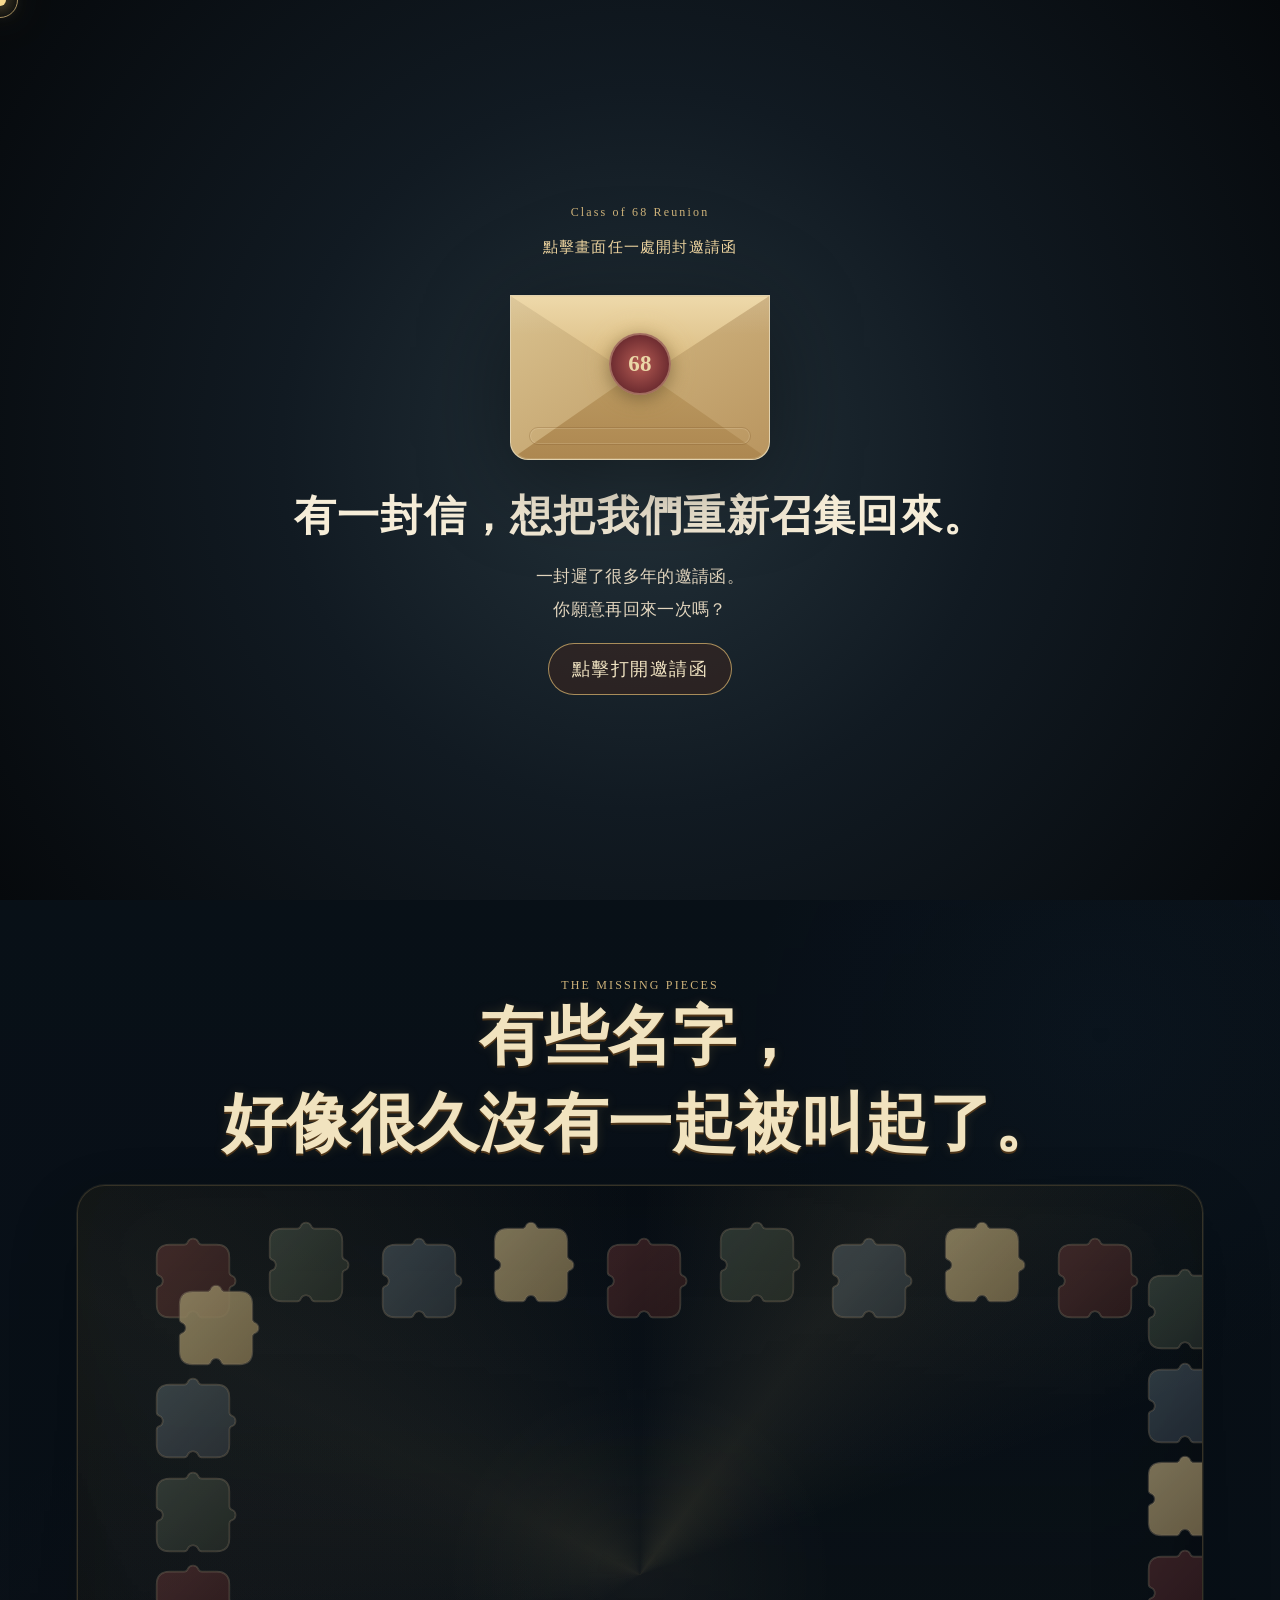
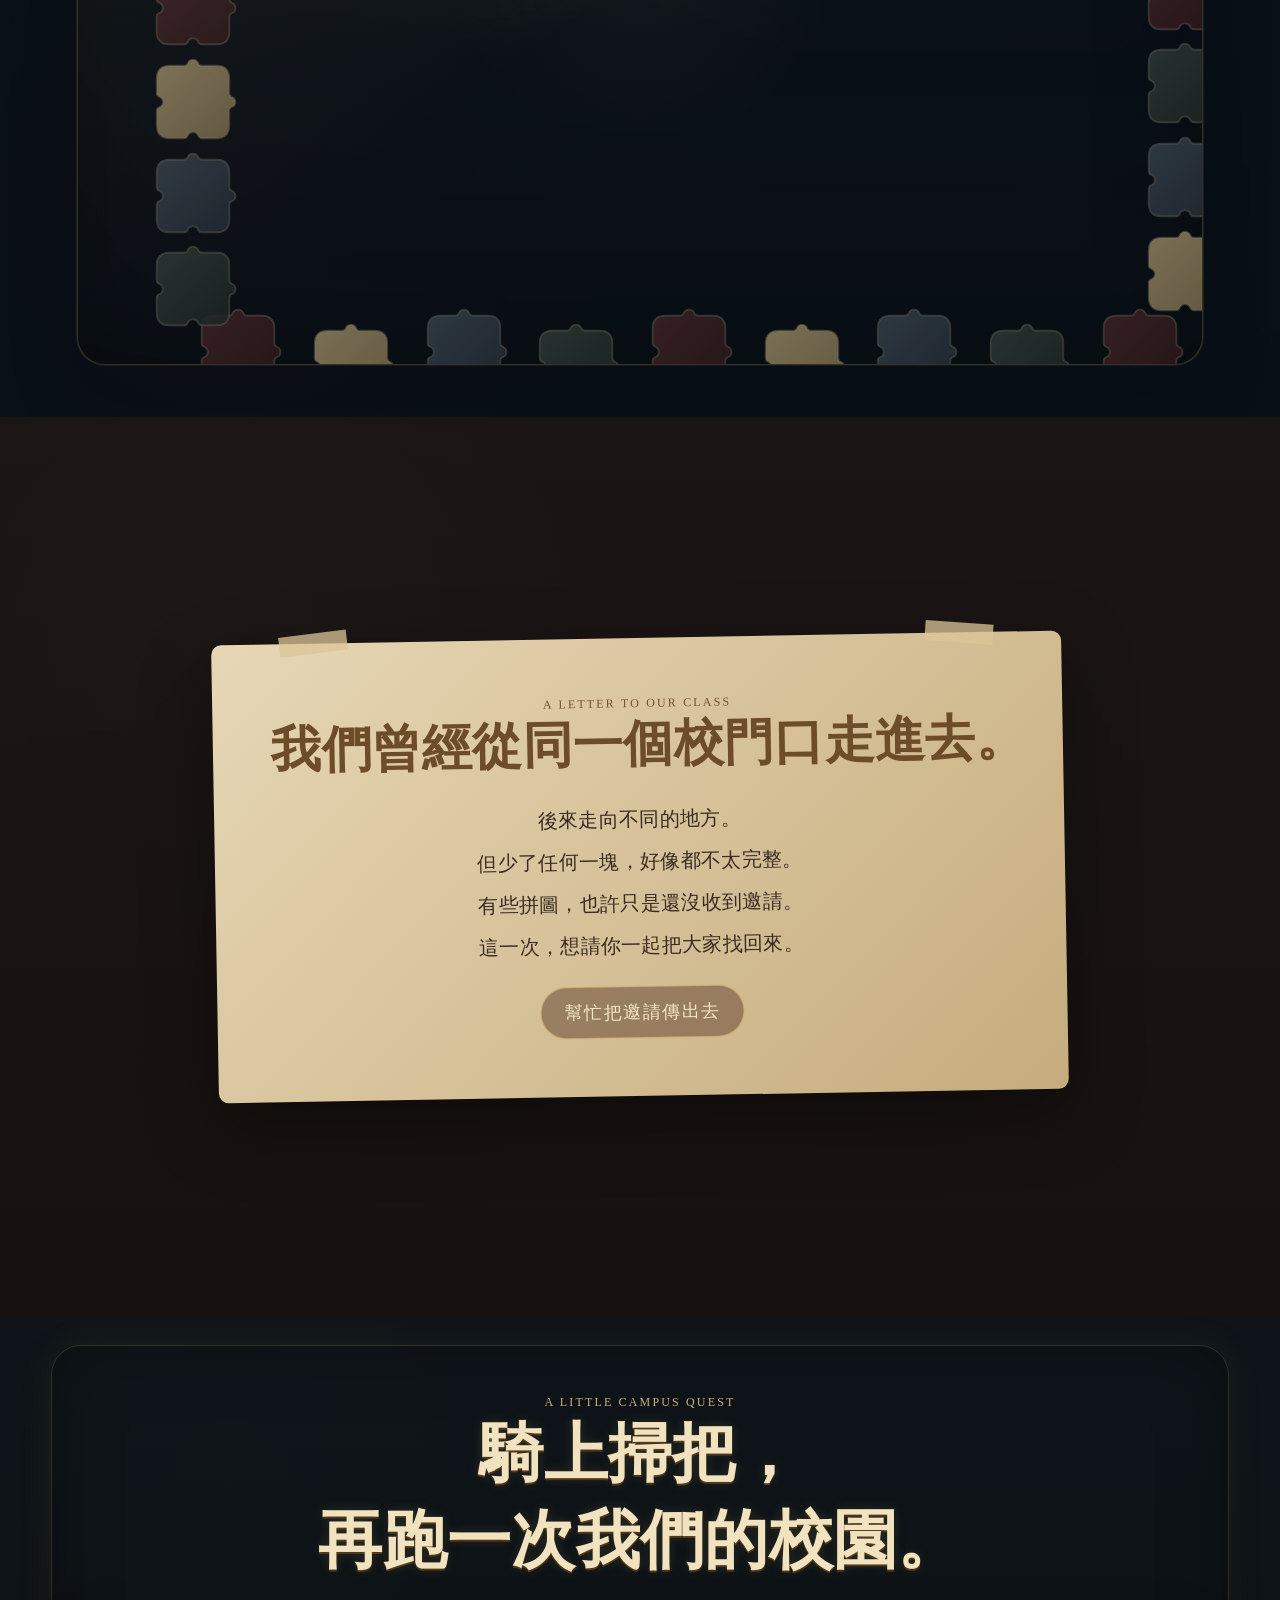
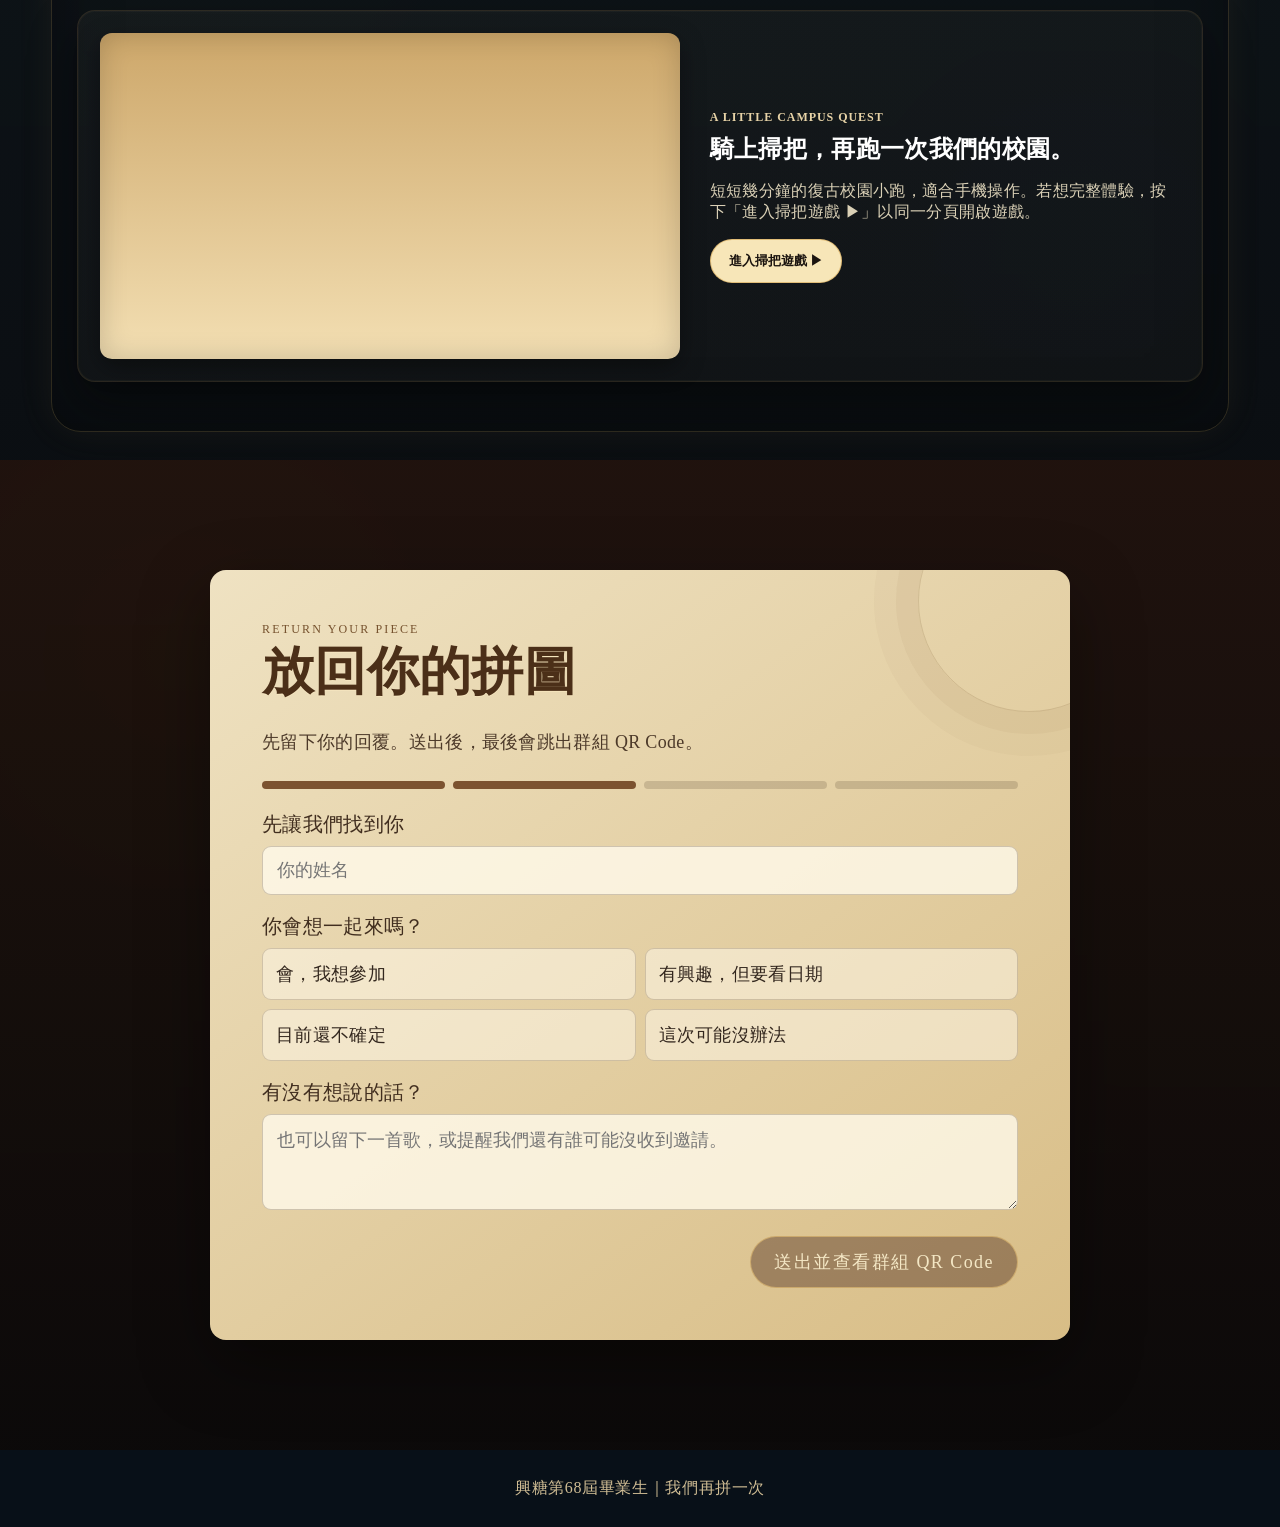
==== index.html @ 8b580967 "Inline game: load game CSS and wait for script load/error; show fallback on error" ====
<!DOCTYPE html>
<html lang="zh-Hant">
<head>
<meta charset="UTF-8" />
<meta name="viewport" content="width=device-width, initial-scale=1.0" />
<title>興糖第68屆畢業生｜我們再拼一次・手機觸控修正版</title>
<style>
:root{
  --bg:#081018;
  --paper:#efe2c2;
  --paper2:#d7bc86;
  --ink:#4b331e;
  --ink-deep:#2d1e12;
  --gold:#d8af5d;
  --gold2:#f6d892;
  --gold3:#9a7036;
  --red1:#8a2230; --red2:#5c1621;
  --green1:#285549; --green2:#17362e;
  --blue1:#2c5d82; --blue2:#1a3d60;
  --amber1:#deb130; --amber2:#b88413;
  --shadow:0 24px 70px rgba(0,0,0,.38);
  --hand-font:"Noto Serif TC","Times New Roman",serif;
  --script-font:"Segoe Script","Brush Script MT","Snell Roundhand","Lucida Handwriting",cursive;
}
*{box-sizing:border-box}
html{scroll-behavior:smooth}
body{
  margin:0;
  min-width:0;
  color:#f6edd8;
  font-family:var(--hand-font);
  background:#081018;
  overflow-x:hidden;
  letter-spacing:.02em;
}

/* Unified Chinese typography */
body,
h1,h2,h3,h4,h5,p,small,label,input,textarea,button,
nav .brand,
.hero-copy,
.section-title,
.story-card,
.activity,
.form-shell,
.qr-card,
footer {
  font-family: var(--hand-font);
}

body::before{
  content:"";
  position:fixed; inset:0; pointer-events:none; z-index:1;
  background:
    radial-gradient(circle at 14% 12%, rgba(246,213,140,.05), transparent 26%),
    radial-gradient(circle at 86% 35%, rgba(91,122,142,.06), transparent 28%),
    radial-gradient(rgba(255,255,255,.04) 1px, transparent 1px);
  background-size:auto,auto,4px 4px;
}
body::after{
  content:"";
  position:fixed; inset:0; pointer-events:none; z-index:2;
  background:linear-gradient(90deg, rgba(0,0,0,.12), transparent 18%, transparent 82%, rgba(0,0,0,.12));
}
.scroll-progress{
  position:fixed; left:0; top:0; height:4px; width:0; z-index:7000;
  background:linear-gradient(90deg,#8e6433,#eac36f,#fff1bf);
  box-shadow:0 0 12px rgba(239,195,113,.65);
}

.cursor{
  position:fixed; width:12px; height:12px; border-radius:50%;
  z-index:5000; pointer-events:none; transform:translate(-50%,-50%);
  background:#f7d88f; box-shadow:0 0 18px #f6cf79, 0 0 44px rgba(248,207,120,.7);
}
.cursor-ring{
  position:fixed; width:36px; height:36px; border-radius:50%;
  z-index:4999; pointer-events:none; transform:translate(-50%,-50%);
  border:1px solid rgba(245,211,144,.65);
}
.trail{
  position:fixed; width:6px; height:6px; border-radius:50%;
  z-index:4998; pointer-events:none;
  background:#f2c469; box-shadow:0 0 14px rgba(255,211,125,.9);
  animation:trailFade .85s ease-out forwards;
}
@keyframes trailFade{to{opacity:0; transform:scale(.05) translateY(10px)}}

.magic-bg{
  position:fixed; inset:0; pointer-events:none; z-index:0; overflow:hidden;
}
.gear{
  --size:320px; --rot:0deg;
  position:absolute; width:var(--size); height:var(--size);
  transform:rotate(var(--rot));
  opacity:.25; filter:drop-shadow(0 0 10px rgba(219,178,97,.1));
}
.gear .ring-outer,.gear .ring-mid,.gear .ring-inner,.gear .hub,.gear .spoke,.gear .tooth{position:absolute}
.gear .ring-outer{
  inset:0; border-radius:50%;
  border:10px solid rgba(220,184,107,.95);
  box-shadow:inset 0 0 0 1px rgba(255,236,194,.35), inset 0 0 0 10px rgba(102,69,31,.12), 0 0 0 1px rgba(141,99,50,.8);
}
.gear .ring-mid{inset:12%; border-radius:50%; border:8px solid rgba(220,184,107,.92); box-shadow:inset 0 0 0 5px rgba(102,69,31,.14)}
.gear .ring-inner{inset:30%; border-radius:50%; border:6px solid rgba(220,184,107,.9); box-shadow:inset 0 0 0 5px rgba(102,69,31,.14)}
.gear .hub{
  left:50%; top:50%; width:16%; height:16%; transform:translate(-50%,-50%);
  border-radius:50%; background:radial-gradient(circle, #f6dda4 0, #d5a95a 55%, #916734 100%);
  box-shadow:0 0 0 6px rgba(134,90,43,.42), 0 0 18px rgba(255,215,133,.18);
}
.gear .spoke{
  left:50%; top:50%; width:12%; height:72%; transform-origin:center center;
  transform:translate(-50%,-50%) rotate(var(--a));
  background:linear-gradient(180deg, rgba(255,237,194,.16), rgba(202,159,83,.9), rgba(123,86,42,.9));
  clip-path:polygon(38% 0,62% 0,86% 20%,86% 80%,62% 100%,38% 100%,14% 80%,14% 20%);
}
.gear .tooth{
  left:50%; top:50%; width:10%; height:108%; transform-origin:center center;
  transform:translate(-50%,-50%) rotate(var(--a));
}
.gear .tooth::before{
  content:""; position:absolute; left:50%; top:-2%; width:100%; height:15%; transform:translateX(-50%);
  background:linear-gradient(180deg, rgba(249,229,181,.18), rgba(199,153,79,.96), rgba(118,80,39,.96));
  clip-path:polygon(18% 0,82% 0,100% 24%,100% 76%,82% 100%,18% 100%,0 76%,0 24%);
}
.gear.tlA{--size:280px; left:-85px; top:-60px; opacity:.30}
.gear.tlB{--size:150px; left:120px; top:22px; opacity:.22}
.gear.trA{--size:130px; right:28px; top:28px; opacity:.24}
.gear.midR{--size:210px; right:-70px; top:270px; opacity:.22}
.gear.brA{--size:150px; right:88px; bottom:28px; opacity:.18}

/* CSS-only mobile-safe envelope fallback */
.intro-toggle{
  position:fixed; width:1px; height:1px; opacity:0; pointer-events:none;
}
.intro-tap-layer{
  position:absolute; inset:0; z-index:30; display:block; cursor:pointer;
  -webkit-tap-highlight-color:transparent; touch-action:manipulation;
}
.intro-toggle:checked + .intro{
  opacity:0; visibility:hidden; pointer-events:none;
  transition:opacity .55s ease .95s, visibility 0s linear 1.5s;
}
.intro-toggle:checked + .intro .envelope-wrap .flap{
  transform:rotateX(180deg); filter:brightness(1.08);
}
.intro-toggle:checked + .intro .envelope-wrap .letter{
  transform:translateX(-50%) translateY(-46px); opacity:1;
}
.intro-toggle:checked + .intro .envelope-wrap .seal{
  opacity:0; transform:translate(-50%,-50%) scale(.6);
}
.intro{
  position:fixed; inset:0; z-index:3000; display:grid; place-items:center;
  background:radial-gradient(circle, #24323a 0, #111a22 46%, #06090c 100%);
  transition:opacity .9s, visibility .9s;
  overflow:hidden;
}
.intro.hidden{opacity:0; visibility:hidden; pointer-events:none}
.intro-inner{text-align:center; padding:28px; position:relative; z-index:2}
.eyebrow{letter-spacing:.18em; font-size:12px; color:#cfb37a; font-family:var(--script-font)}
.intro-burst{position:absolute; inset:0; pointer-events:none; z-index:4000; overflow:visible}
.intro-note{
  position:absolute; width:64px; height:44px; border-radius:6px; opacity:0;
  background:linear-gradient(180deg,rgba(255,255,255,.35),transparent 18%), linear-gradient(180deg,#f8edd2,#e6ca8e);
  border:1px solid rgba(128,92,45,.22); box-shadow:0 8px 20px rgba(0,0,0,.16);
}
.intro-note::before{content:""; position:absolute; left:9px; right:9px; top:11px; height:1px; background:rgba(136,94,43,.35); box-shadow:0 8px 0 rgba(136,94,43,.25),0 16px 0 rgba(136,94,43,.18)}
.intro-note.fly{animation:letterFly 1.8s ease-out forwards}
@keyframes letterFly{
  0%{opacity:0; transform:translateY(0) rotate(0deg) scale(.7)}
  15%{opacity:.9}
  100%{opacity:0; transform:translate(var(--spreadX, var(--tx, 0px)), var(--spreadY, var(--ty, 0px))) rotate(var(--rot,0deg)) scale(1.1)}
}
/* flying photos (used when opening the envelope) */
.intro-photo{position:absolute;object-fit:cover;opacity:0;z-index:5;background:transparent;border-radius:0;box-shadow:none}
.intro-photo.fly{animation:photoFly 1.8s ease-out forwards}
@keyframes photoFly{
  0%{opacity:0; transform:translate(0px,0px) rotate(0deg) scale(.9)}
  8%{opacity:1}
  35%{transform:translate(var(--spreadX,0px), var(--spreadY,0px)) rotate(calc(var(--rot,0deg) * 1)) scale(1.02)}
  68%{transform:translate(var(--convergeX,0px), var(--convergeY,0px)) rotate(calc(var(--rot,0deg) + 18deg)) scale(1.08)}
  92%{transform:translate(var(--exitX,0px), var(--exitY,0px)) rotate(calc(var(--rot,0deg) + 36deg)) scale(.94); opacity:.6}
  100%{transform:translate(var(--exitX,0px), calc(var(--exitY,0px) + 220px)); opacity:0}
}
.envelope-wrap{
  width:280px; height:240px; margin:18px auto 10px; position:relative; cursor:pointer;
  filter:drop-shadow(0 22px 45px rgba(0,0,0,.42));
  animation:floatEnv 3.6s ease-in-out infinite;
  touch-action:manipulation;
  -webkit-tap-highlight-color:transparent;
  user-select:none;
  -webkit-user-select:none;
  z-index:6;
}
@keyframes floatEnv{50%{transform:translateY(-10px)}}
.letter{
  position:absolute; left:50%; top:52px; transform:translateX(-50%) translateY(34px);
  width:200px; height:120px; border-radius:8px;
  background:
    linear-gradient(180deg,rgba(255,255,255,.34),transparent 18%),
    linear-gradient(180deg,#f8edd2,#ead3a3);
  border:1px solid rgba(121,88,39,.22);
  box-shadow:0 8px 24px rgba(0,0,0,.14);
  opacity:0; z-index:1; transition:transform .9s cubic-bezier(.2,.8,.2,1), opacity .6s ease;
}
.letter::before{
  content:""; position:absolute; left:18px; right:18px; top:20px; height:2px;
  background:linear-gradient(90deg,transparent,#b98a47,transparent);
  box-shadow:0 18px 0 rgba(170,122,58,.38), 0 36px 0 rgba(170,122,58,.26);
}
.letter::after{
  content:"興糖第68屆畢業生邀請函";
  position:absolute; left:0; right:0; top:50%; transform:translateY(-50%);
  text-align:center; color:#7c5930; font-size:22px; letter-spacing:.08em;
}
.envelope{
  position:absolute; left:50%; bottom:18px; transform:translateX(-50%);
  width:260px; height:165px;
  background:#d3bb87;
  border:1px solid rgba(255,255,255,.32);
  border-radius:0 0 18px 18px;
  overflow:visible; z-index:3;
}
.envelope::before{
  content:"";
  position:absolute; inset:0; border-radius:0 0 18px 18px;
  background:linear-gradient(180deg,rgba(255,255,255,.12),transparent 24%), linear-gradient(145deg,#d9c18e,#b9955f);
}
.envelope::after{
  content:"";
  position:absolute; left:0; right:0; bottom:0; height:100%;
  clip-path:polygon(0 100%,50% 45%,100% 100%);
  background:linear-gradient(180deg,#c8ab72,#ad8750);
  box-shadow:inset 0 0 0 1px rgba(255,245,218,.16);
  border-radius:0 0 18px 18px;
}
.flap{
  position:absolute; left:0; right:0; top:0; height:84px; transform-origin:50% 0;
  clip-path:polygon(0 0,50% 100%,100% 0);
  background:linear-gradient(180deg,#eed9aa,#d5b57a);
  box-shadow:0 2px 0 rgba(255,245,220,.18); z-index:5;
  transition:transform .95s cubic-bezier(.2,.8,.2,1), filter .95s ease;
}
.trim{
  position:absolute; left:18px; right:18px; bottom:14px; height:18px;
  border-radius:999px; border:1px solid rgba(125,87,39,.26);
  box-shadow:inset 0 0 0 1px rgba(255,243,211,.16); z-index:4;
}
.seal{
  position:absolute; width:62px; height:62px; border-radius:50%;
  left:50%; top:126px; transform:translate(-50%,-50%);
  background:radial-gradient(circle,#b55b53,#6f2d31 70%);
  border:2px solid rgba(255,230,180,.35);
  display:grid; place-items:center; z-index:6;
  color:#ead7a7; font-weight:bold; font-size:23px;
  box-shadow:0 4px 18px rgba(0,0,0,.35), 0 0 28px rgba(236,190,104,.45);
  animation:sealPulse 1.8s ease-in-out infinite; transition:opacity .35s ease, transform .55s ease;
}
.click-tip{
  margin-top:6px; color:#f0d6a0; font-size:15px; letter-spacing:.08em;
  animation:tipBlink 1.6s ease-in-out infinite; user-select:none;
}
@keyframes tipBlink{50%{opacity:.48; transform:translateY(4px)}}
.envelope-wrap.opened .flap{transform:rotateX(180deg); filter:brightness(1.08)}
.envelope-wrap.opened .letter{transform:translateX(-50%) translateY(-46px); opacity:1}
.envelope-wrap.opened .seal{opacity:0; transform:translate(-50%,-50%) scale(.6)}
@keyframes sealPulse{50%{box-shadow:0 4px 18px rgba(0,0,0,.35), 0 0 40px rgba(236,190,104,.82)}}
.intro h1{font-weight:600; letter-spacing:.03em; font-size:clamp(28px,3.4vw,42px); margin:6px 0 12px}
.intro p{color:#e2d5be; font-size:17px; line-height:1.9}

.open-btn,.cta,.qr-btn{
  border:1px solid rgba(223,186,114,.7); color:#f4e7c5; background:rgba(72,39,28,.42);
  padding:13px 23px; border-radius:999px; cursor:pointer; letter-spacing:.08em;
  transition:.3s; font-family:var(--hand-font); font-size:18px; position:relative; overflow:hidden;
}
.open-btn::after,.cta::after,.qr-btn::after{
  content:""; position:absolute; inset:-100%;
  background:linear-gradient(110deg, transparent 35%, rgba(255,238,185,.55), transparent 65%);
  transform:translateX(-65%); transition:.65s;
}
.open-btn:hover::after,.cta:hover::after,.qr-btn:hover::after{transform:translateX(65%)}
.open-btn:hover,.cta:hover,.qr-btn:hover{transform:translateY(-4px); box-shadow:0 0 26px rgba(214,173,96,.35)}
.open-btn{touch-action:manipulation; -webkit-tap-highlight-color:transparent; position:relative; z-index:8}

nav{
  position:fixed; z-index:80; top:0; left:0; right:0;
  display:flex; justify-content:space-between; align-items:center;
  padding:18px clamp(17px,5vw,74px);
  background:linear-gradient(180deg,rgba(7,11,14,.82),transparent);
  backdrop-filter:blur(3px);
}
nav .brand{letter-spacing:.04em; font-size:17px; color:#f1dfb5; font-family:var(--hand-font); white-space:nowrap}
nav a{
  color:#f1dfb5; text-decoration:none; font-size:16px;
  border:1px solid rgba(219,177,102,.45); padding:9px 16px; border-radius:99px; transition:.3s;
}
nav a:hover{background:rgba(214,173,96,.13); box-shadow:0 0 18px rgba(214,173,96,.25)}

section{position:relative; min-height:100vh; padding:110px clamp(18px,6vw,92px); z-index:4}
.hero{
  display:flex; flex-direction:column; justify-content:center; overflow:hidden;
  background:linear-gradient(180deg,rgba(7,16,24,.14),rgba(7,16,24,.02)),
             radial-gradient(circle at 82% 22%,rgba(215,174,92,.06),transparent 18%);
}
.hero-copy{max-width:min(980px,60vw); position:relative; z-index:4}
.hero h1{
  font-size:clamp(52px,8vw,112px); line-height:1.02; font-weight:600; letter-spacing:.01em;
  margin:10px 0 18px; text-shadow:0 8px 35px rgba(0,0,0,.42);
}
.hero-line{
  display:block;
  width:max-content;
  max-width:100%;
  white-space:nowrap;
}
.hero-line-light{
  color:#fff3cb;
}
.hero-line-gold{
  background:linear-gradient(180deg,#fff3cb,#f1cb7a 42%,#b97d31 92%);
  -webkit-background-clip:text; background-clip:text; color:transparent;
}
.hero p{font-size:clamp(18px,1.35vw,21px); line-height:1.95; color:#e8dcc3; max-width:900px}
.scroll-note{margin-top:24px; color:#d7bb83; font-size:16px; letter-spacing:.08em; animation:scrollHint 1.6s ease-in-out infinite}
@keyframes scrollHint{50%{transform:translateY(8px)}}
.moon{
  position:absolute; width:min(42vw,560px); aspect-ratio:1; border-radius:50%; right:-8vw; top:8vh;
  filter:blur(.5px); background:radial-gradient(circle at 35% 35%,#f4e2b8 0,#cfb67e 43%,rgba(207,182,126,.08) 72%,transparent 73%); opacity:.72;
}
.hero-rune{
  position:absolute; right:9vw; top:19vh; width:min(31vw,360px); aspect-ratio:1;
  border:1px solid rgba(235,202,137,.18); border-radius:50%; animation:runeSpin 28s linear infinite;
}
.hero-rune::before,.hero-rune::after{content:""; position:absolute; inset:9%; border:1px dashed rgba(235,202,137,.16); border-radius:50%}
.hero-rune::after{inset:24%; border-style:solid}
@keyframes runeSpin{to{transform:rotate(360deg)}}
@media (min-width:1400px){
  .hero{padding-top:112px; padding-bottom:88px}
  .hero-copy{max-width:min(1080px,62vw)}
  .hero h1{font-size:88px}
  .hero p{max-width:960px}
}

.section-title{max-width:860px; margin:0 auto 18px; text-align:center}
.section-title h2{
  font-size:clamp(38px,5vw,68px); font-weight:700; margin:0 0 14px;
  color:#f1e3bf;
  text-shadow:0 2px 0 rgba(95,62,26,.8), 0 0 12px rgba(219,178,97,.16);
}
.section-title p{line-height:2; color:#ded3bd; margin:0; font-size:18px}
.reveal{opacity:1; transform:none; transition:opacity .85s ease, transform .85s ease}
.reveal.in{opacity:1; transform:none}

.puzzle-section{
  padding-top:78px;
  padding-bottom:52px;
  min-height:auto;
  background:linear-gradient(180deg,rgba(11,17,22,.18),rgba(11,17,22,.26)),
             radial-gradient(circle at 18% 80%,rgba(127,31,42,.06),transparent 28%),
             radial-gradient(circle at 86% 12%,rgba(35,78,112,.08),transparent 24%);
}
.puzzle-stage{
  width:min(1180px,100%); min-height:780px; margin:18px auto 0; position:relative; border-radius:28px; overflow:hidden;
  background:linear-gradient(180deg,rgba(11,17,22,.24),rgba(11,17,22,.70)),
             radial-gradient(circle at 50% 50%,rgba(255,219,147,.08),transparent 28%);
  border:1px solid rgba(214,173,96,.22);
  box-shadow:inset 0 0 100px rgba(0,0,0,.35), 0 30px 70px rgba(0,0,0,.18), 0 0 0 1px rgba(245,213,141,.08);
}
.puzzle-stage::after{content:""; position:absolute; inset:0; pointer-events:none; background:conic-gradient(from 0deg, transparent, rgba(255,220,136,.07), transparent 20%, transparent 65%, rgba(255,220,136,.06), transparent); animation:runeSpin 16s linear infinite;}

.piece{
  --piece-size:88px;
  position:absolute; width:var(--piece-size); height:var(--piece-size);
  transition:left .7s cubic-bezier(.2,.78,.2,1), top .7s cubic-bezier(.2,.78,.2,1),
             transform .7s cubic-bezier(.2,.78,.2,1), filter .45s ease;
  cursor:pointer; user-select:none;
}
.piece svg{width:100%; height:100%; overflow:visible; display:block}
.piece .piece-shape{stroke:rgba(255,221,150,.82); stroke-width:2.2}
.piece .piece-line{fill:none; stroke:rgba(88,56,22,.65); stroke-width:1.1}
.piece .piece-text{font-size:clamp(7px,calc(var(--piece-size) * .115),10.5px); font-weight:700; letter-spacing:.01em; text-anchor:middle; dominant-baseline:middle; font-family:var(--hand-font); opacity:0; transition:opacity .35s ease}
.piece.house-red .piece-shape{fill:url(#fillRed)}
.piece.house-green .piece-shape{fill:url(#fillGreen)}
.piece.house-blue .piece-shape{fill:url(#fillBlue)}
.piece.house-gold .piece-shape{fill:url(#fillGold)}
.piece.house-red .piece-text{fill:#f6ead3}
.piece.house-green .piece-text{fill:#eef4f1}
.piece.house-blue .piece-text{fill:#eef5fb}
.piece.house-gold .piece-text{fill:#2b1d0b}
.piece:not(.assembled){filter:saturate(.34) brightness(.72); opacity:.88}
.piece:not(.assembled) .piece-shape{stroke:rgba(255,221,150,.34)}
.piece .status{
  position:absolute; top:-18px; left:50%; transform:translateX(-50%);
  white-space:nowrap; font-size:12px; letter-spacing:.08em; color:#f2d78e; opacity:0; transition:.25s; font-family:var(--hand-font);
}
.piece:hover .status{opacity:1}
.piece.assembled{
  filter:saturate(1.18) brightness(1.12) drop-shadow(0 0 16px rgba(255,224,149,.94)) drop-shadow(0 14px 18px rgba(0,0,0,.34));
}
.piece.assembled .piece-shape{stroke:rgba(255,237,186,1); stroke-width:2.6}
.piece.assembled .piece-text{opacity:1}
.piece.assembled::after{
  content:""; position:absolute; inset:6px; border-radius:18px;
  box-shadow:0 0 18px rgba(247,209,122,.45); pointer-events:none;
}
.piece:hover{transform:scale(1.06) rotate(1deg) !important; z-index:40}
.piece.active{filter:drop-shadow(0 0 16px rgba(255,224,149,.98)) drop-shadow(0 14px 18px rgba(0,0,0,.36)); z-index:50}

.story{
  display:grid; place-items:center; text-align:center;
  background:linear-gradient(180deg,rgba(36,25,20,.68),rgba(25,18,14,.88)),
             radial-gradient(circle at 18% 24%,rgba(215,174,92,.05),transparent 28%);
  overflow:hidden;
}
.story-footprints{
  position:absolute; inset:0; pointer-events:none; z-index:1;
}
.map-footprint{
  --jitter:0deg;
  position:absolute; width:42px; height:88px; opacity:.16;
  transform-origin:center center;
  animation:footFade 2.8s ease-out forwards;
}
.map-footprint::before,
.map-footprint::after{
  content:"";
  position:absolute; left:50%; transform:translateX(-50%);
  background:rgba(188,155,98,.58);
  box-shadow:0 0 10px rgba(188,155,98,.08);
}
.map-footprint::before{
  top:0; width:30px; height:56px;
  clip-path:polygon(54% 0, 76% 6%, 92% 18%, 100% 36%, 100% 58%, 92% 84%, 74% 100%, 14% 92%, 4% 68%, 0 40%, 6% 20%, 20% 8%, 36% 2%);
  border-radius:42% 42% 48% 48% / 32% 32% 58% 58%;
}
.map-footprint::after{
  bottom:0; width:22px; height:28px;
  clip-path:polygon(16% 8%, 84% 0, 100% 28%, 96% 74%, 78% 100%, 24% 100%, 6% 76%, 0 30%);
  border-radius:42% 42% 56% 56% / 24% 24% 72% 72%;
}
.map-footprint.left{ transform:translate(-50%,-50%) rotate(calc(-20deg + var(--jitter))); }
.map-footprint.right{ transform:translate(-50%,-50%) rotate(calc(16deg + var(--jitter))) scaleX(-1); }
@keyframes footFade{
  0%{opacity:.20; filter:blur(.15px)}
  55%{opacity:.13}
  100%{opacity:0; transform:translate(-50%,-50%) scale(.94); filter:blur(1px)}
}
.story-card{
  width:min(850px,100%); padding:clamp(28px,5vw,58px);
  background:linear-gradient(135deg,rgba(237,221,186,.97),rgba(211,184,134,.93));
  color:#392c22; border-radius:10px; box-shadow:var(--shadow); position:relative; z-index:3; transform:rotate(-1deg);
}
.story-card::before,.story-card::after{content:""; position:absolute; width:68px; height:20px; background:rgba(220,198,153,.75); top:-10px}
.story-card::before{left:8%; transform:rotate(-6deg)} .story-card::after{right:8%; transform:rotate(5deg)}
.story-card h2{font-size:clamp(30px,4vw,50px); font-weight:700; color:#6d4c29; margin:0 0 12px; white-space:nowrap}
.story-card p{font-size:20px; line-height:2.1}

 .desk{
  background:linear-gradient(180deg,#192228,#0f161a 56%,#0b1215),
             radial-gradient(circle at 80% 18%,rgba(35,78,112,.12),transparent 20%),
             radial-gradient(circle at 14% 82%,rgba(127,31,42,.08),transparent 24%);
  overflow:hidden;
}
.desk::before,.desk::after{
  content:""; position:absolute; pointer-events:none; z-index:0;
  background:radial-gradient(circle at 30% 30%, rgba(255,239,190,.82), rgba(224,177,73,.72) 34%, rgba(143,91,27,.36) 68%, rgba(143,91,27,0) 72%);
  filter:blur(2px) drop-shadow(0 0 22px rgba(224,177,73,.26));
  border-radius:47% 53% 55% 45% / 44% 54% 46% 56%;
  animation:goldInk 9s ease-in-out infinite alternate;
}
.desk::before{width:340px; height:240px; left:-70px; top:120px; opacity:.42}
.desk::after{width:430px; height:280px; right:-90px; top:50px; opacity:.35; animation-delay:-3s}
.desk .section-title, .desk .bottle-grid{position:relative; z-index:2}
.desk-doodles{position:absolute; inset:0; pointer-events:none; z-index:1; overflow:hidden}
.doodle{position:absolute; opacity:.72; filter:drop-shadow(0 4px 10px rgba(0,0,0,.12));}
.doodle svg{display:block; width:100%; height:100%}
.doodle.planeA{width:92px; height:72px; left:5%; top:160px; animation:planeDriftA 12s ease-in-out infinite}
.doodle.planeB{width:84px; height:68px; right:7%; top:300px; animation:planeDriftB 13s ease-in-out infinite}
.doodle.starA{width:44px; height:44px; left:14%; top:430px; animation:starTwinkle 4.4s ease-in-out infinite, starDriftA 9s ease-in-out infinite}
.doodle.starB{width:38px; height:38px; right:16%; top:170px; animation:starTwinkle 5.1s ease-in-out infinite -1.3s, starDriftB 10s ease-in-out infinite -1s}
.doodle.starC{width:28px; height:28px; right:26%; top:520px; animation:starTwinkle 4.8s ease-in-out infinite -2s, starDriftA 8s ease-in-out infinite -2.4s}
.doodle.sparkA{width:56px; height:56px; left:22%; top:220px; animation:doodleFloat2 7.5s ease-in-out infinite, starTwinkle 3.8s ease-in-out infinite}
.doodle.sparkB{width:52px; height:52px; right:24%; top:420px; animation:doodleFloat1 8.4s ease-in-out infinite -2.2s, starTwinkle 4.6s ease-in-out infinite -1.7s}
@keyframes doodleFloat1{0%,100%{transform:translateY(0) rotate(-4deg)}50%{transform:translateY(-12px) rotate(3deg)}}
@keyframes doodleFloat2{0%,100%{transform:translateY(0) rotate(5deg)}50%{transform:translateY(10px) rotate(-2deg)}}
@keyframes starTwinkle{0%,100%{transform:scale(.92) rotate(0deg); opacity:.48}50%{transform:scale(1.08) rotate(6deg); opacity:.9}}
@keyframes planeDriftA{0%{transform:translate(0,0) rotate(-8deg)}25%{transform:translate(18px,-10px) rotate(-3deg)}50%{transform:translate(46px,8px) rotate(3deg)}75%{transform:translate(20px,16px) rotate(-2deg)}100%{transform:translate(0,0) rotate(-8deg)}}
@keyframes planeDriftB{0%{transform:translate(0,0) rotate(10deg)}25%{transform:translate(-14px,12px) rotate(4deg)}50%{transform:translate(-38px,-6px) rotate(-2deg)}75%{transform:translate(-18px,-14px) rotate(5deg)}100%{transform:translate(0,0) rotate(10deg)}}
@keyframes starDriftA{0%,100%{translate:0 0}50%{translate:8px -10px}}
@keyframes starDriftB{0%,100%{translate:0 0}50%{translate:-10px 8px}}

@keyframes goldInk{
  0%{transform:translateY(0) rotate(0deg) scale(.96)}
  50%{transform:translateY(-12px) rotate(7deg) scale(1.04)}
  100%{transform:translateY(8px) rotate(-5deg) scale(.98)}
}
.bottle-grid{
  display:flex; flex-wrap:nowrap; justify-content:space-between; align-items:flex-end; gap:10px;
  max-width:1120px; margin:34px auto 0; padding:8px 0 18px; overflow:visible;
}
.bottle-grid::-webkit-scrollbar{height:8px}
.bottle-grid::-webkit-scrollbar-thumb{background:rgba(217,188,127,.35); border-radius:999px}
.bottle-grid::-webkit-scrollbar-track{background:transparent}
.memory-bottle{
  position:relative; min-height:300px; min-width:126px; flex:0 0 126px; display:flex; align-items:flex-end; justify-content:center;
  cursor:pointer; animation:bottleFloatA 5.8s ease-in-out infinite;
}
.memory-bottle:nth-child(2), .memory-bottle:nth-child(5){animation-name:bottleFloatB; animation-delay:-1.2s}
.memory-bottle:nth-child(3), .memory-bottle:nth-child(6){animation-name:bottleFloatC; animation-delay:-2.4s}
@keyframes bottleFloatA{0%,100%{transform:translateY(0)}50%{transform:translateY(-8px)}}
@keyframes bottleFloatB{0%,100%{transform:translateY(0)}50%{transform:translateY(7px)}}
@keyframes bottleFloatC{0%,100%{transform:translateY(0)}50%{transform:translateY(-6px)}}
.bottle-scene{position:relative; width:100%; display:flex; justify-content:center; align-items:flex-end; min-height:330px}
.memory-bottle.size-s .bottle-scene{min-height:250px}
.memory-bottle.size-m .bottle-scene{min-height:280px}
.memory-bottle.size-l .bottle-scene{min-height:312px}
.bottle{
  position:relative; width:138px; height:208px;
  filter:drop-shadow(0 20px 36px rgba(0,0,0,.28));
}
.bottle::before{
  content:""; position:absolute; left:50%; bottom:-8px; width:76%; height:18px; transform:translateX(-50%);
  background:radial-gradient(ellipse, rgba(0,0,0,.28), rgba(0,0,0,0) 72%); filter:blur(3px); z-index:0;
}
.bottle::after{
  content:""; position:absolute; left:50%; top:42px; width:76%; height:10px; transform:translateX(-50%);
  border-radius:999px; background:linear-gradient(180deg, rgba(255,255,255,.18), rgba(255,255,255,0)); opacity:.55; z-index:4;
}
.memory-bottle.size-s .bottle{width:118px; height:180px}
.memory-bottle.size-m .bottle{width:130px; height:196px}
.memory-bottle.size-l .bottle{width:144px; height:214px}
.bottle .neck{
  position:absolute; left:50%; top:10px; width:30%; height:58px; transform:translateX(-50%);
  background:linear-gradient(180deg,rgba(229,243,247,.38),rgba(113,155,176,.1));
  border:2px solid rgba(225,245,250,.46); border-bottom:none;
  border-radius:18px 18px 10px 10px / 18px 18px 10px 10px;
  box-shadow:inset 10px 0 16px rgba(255,255,255,.10), inset -8px 0 12px rgba(255,255,255,.04), inset 0 -8px 8px rgba(255,255,255,.06);
  z-index:3;
}
.bottle .cork{
  position:absolute; left:50%; top:0; width:36%; height:22px; transform:translateX(-50%);
  background:linear-gradient(180deg,#c49a60,#8a6438);
  border-radius:8px 8px 4px 4px; border:1px solid rgba(72,46,17,.38);
  box-shadow:inset 0 2px 0 rgba(255,231,182,.20), inset 0 -3px 0 rgba(96,63,26,.18);
  transition:transform .55s cubic-bezier(.2,.8,.2,1), top .55s cubic-bezier(.2,.8,.2,1), filter .55s ease;
  z-index:6;
}
.bottle .body{
  position:absolute; left:50%; bottom:0; width:100%; height:82%; transform:translateX(-50%);
  background:linear-gradient(180deg,rgba(223,242,247,.24),rgba(168,208,221,.10) 42%,rgba(120,169,187,.08));
  border:2px solid rgba(228,246,250,.42);
  border-radius:40px 40px 30px 30px / 52px 52px 28px 28px;
  overflow:hidden;
  box-shadow:inset 16px 0 20px rgba(255,255,255,.12), inset -12px 0 16px rgba(255,255,255,.05), inset 0 -22px 28px rgba(255,255,255,.05), 0 0 0 1px rgba(255,255,255,.04);
}
.bottle .body::before{
  content:""; position:absolute; left:12%; top:8%; width:18%; height:72%;
  background:linear-gradient(180deg,rgba(255,255,255,.42),rgba(255,255,255,.03)); border-radius:999px;
}
.bottle .body::after{
  content:""; position:absolute; right:10%; top:12%; width:10%; height:58%;
  background:linear-gradient(180deg,rgba(255,255,255,.24),rgba(255,255,255,0)); border-radius:999px;
}
.inner-roll{
  position:absolute; left:50%; bottom:18px; transform:translateX(-50%) rotate(-1.4deg); width:66%; height:58px;
  background:linear-gradient(180deg,#f3e3bf,#ddb47c); border:1px solid rgba(124,86,40,.22);
  border-radius:16px; box-shadow:0 10px 16px rgba(0,0,0,.12); z-index:2; opacity:.98; transition:transform .45s ease, opacity .35s ease;
}
.inner-roll::before,.inner-roll::after{content:""; position:absolute; top:7px; width:18px; height:42px; border-radius:999px; background:linear-gradient(180deg,#f6e8cb,#d3a466); box-shadow:inset 0 0 0 1px rgba(124,86,40,.16);}
.inner-roll::before{left:8px}
.inner-roll::after{right:8px}
.inner-roll span{position:absolute; inset:0; display:flex; align-items:center; justify-content:center; color:#8a6435; font-size:11px; letter-spacing:.12em; font-family:var(--script-font); transform:translateY(2px)}
.paper-roll{
  position:absolute; left:50%; bottom:26px; transform:translateX(-50%);
  width:116px; min-height:126px; padding:12px 11px 13px; border-radius:12px;
  background:linear-gradient(180deg,#f3e6c7,#debd84); color:#49321e;
  border:1px solid rgba(124,86,40,.22); box-shadow:0 10px 18px rgba(0,0,0,.12);
  opacity:0; visibility:hidden; pointer-events:none; z-index:6;
}
.paper-roll .tag{display:block; font-size:9.5px; letter-spacing:.12em; color:#8a6435; font-family:var(--script-font); margin-bottom:6px}
.paper-roll h3{margin:0 0 6px; font-size:16px; color:#6b4722; white-space:nowrap}
.paper-roll p{margin:0; font-size:12px; line-height:1.5}
.paper-roll small{display:block; margin-top:8px; color:#6e4f30; font-size:11px}
.tap-hint{
  position:absolute; bottom:-2px; left:50%; transform:translateX(-50%); white-space:nowrap;
  font-size:12px; color:#d5c39d; letter-spacing:.04em; opacity:.78;
}
.memory-bottle:hover .tap-hint{opacity:1}
.memory-bottle.active .inner-roll{opacity:.18; transform:translateX(-50%) translateY(-8px) scale(.96)}
.memory-bottle.active .bottle{filter:drop-shadow(0 0 14px rgba(234,200,123,.22)) drop-shadow(0 20px 36px rgba(0,0,0,.28))}
.memory-bottle.active .cork{top:-16px; transform:translateX(-50%) rotate(-14deg); filter:drop-shadow(0 10px 10px rgba(0,0,0,.18))}
.memory-bottle.active .body{box-shadow:inset 16px 0 20px rgba(255,255,255,.14), inset -12px 0 16px rgba(255,255,255,.06), inset 0 -22px 26px rgba(255,255,255,.05), 0 0 20px rgba(246,220,164,.16)}
.memory-bottle.active .tap-hint{opacity:0}
.memory-bottle.active .neck{filter:brightness(1.08)}

.memory-modal{
  position:fixed; inset:0; background:rgba(7,10,15,.72); backdrop-filter:blur(8px);
  display:none; align-items:center; justify-content:center; z-index:7500; padding:18px;
}
.memory-modal.show{display:flex}
.memory-card{
  width:min(540px,calc(100vw - 36px)); max-height:min(84vh,760px); overflow:auto;
  background:linear-gradient(180deg,#f3e5c4,#dfbd85); color:#4a3220;
  border-radius:20px; padding:26px 24px 24px; position:relative;
  box-shadow:0 30px 70px rgba(0,0,0,.38), inset 0 0 0 1px rgba(255,249,232,.28);
}
.memory-card::before,.memory-card::after{
  content:""; position:absolute; width:26px; height:12px; border-radius:999px; top:16px;
  background:rgba(159,114,55,.18);
}
.memory-card::before{left:18px}
.memory-card::after{right:18px}
.memory-card .memory-tag{display:block; font-size:13px; letter-spacing:.16em; color:#8a6435; font-family:var(--script-font); margin-bottom:10px}
.memory-card h3{margin:0 0 10px; font-size:34px; color:#684521; white-space:normal; line-height:1.2}
.memory-card p{margin:0; font-size:20px; line-height:1.75; color:#4b3522}
.memory-card small{display:block; margin-top:14px; font-size:16px; color:#6f5233}
.memory-close{
  position:absolute; right:14px; top:14px; width:40px; height:40px; border:none; border-radius:50%;
  background:rgba(87,60,33,.1); color:#5f3f21; cursor:pointer; font:inherit; font-size:22px;
}
.memory-card::-webkit-scrollbar{width:8px}
.memory-card::-webkit-scrollbar-thumb{background:rgba(140,100,52,.25); border-radius:999px}

.form-section{
  display:grid; place-items:center;
  background:linear-gradient(180deg,rgba(35,19,13,.9),rgba(12,10,9,.96)),
             radial-gradient(circle at 14% 20%,rgba(212,162,30,.12),transparent 23%),
             radial-gradient(circle at 86% 70%,rgba(31,74,61,.12),transparent 22%);
}
.form-shell{
  width:min(860px,100%); padding:clamp(24px,5vw,52px);
  background:linear-gradient(145deg,#efe2c2,#d8bd86); color:#33271e;
  border-radius:16px; box-shadow:var(--shadow); position:relative; overflow:hidden;
}
.form-shell::before{
  content:""; position:absolute; width:220px; height:220px; right:-70px; top:-80px;
  border:1px solid rgba(113,77,42,.18); border-radius:50%;
  box-shadow:0 0 0 22px rgba(113,77,42,.05), 0 0 0 44px rgba(113,77,42,.03);
  animation:runeSpin 24s linear infinite;
}
.form-shell h2{
  font-size:clamp(34px,4.6vw,52px); font-weight:800; margin:0 0 10px;
  color:#4b2f18; white-space:nowrap;
  text-shadow:0 1px 0 rgba(255,239,199,.55);
}
.form-shell p{line-height:1.9; font-size:18px; color:#4c3929}
.progress{display:flex; gap:8px; margin:22px 0}
.progress span{height:8px; flex:1; border-radius:10px; background:rgba(61,45,29,.18)}
.progress span.on{background:#7c5330}
label{display:block; font-size:20px; margin:18px 0 8px; color:#412e1f}
input,textarea{
  width:100%; padding:13px 14px; border:1px solid rgba(68,47,27,.24);
  border-radius:9px; background:rgba(255,250,235,.8); font:inherit; color:#35261a; outline:none; font-size:18px;
}
textarea{min-height:96px; resize:vertical}
.radio-grid{display:grid; grid-template-columns:repeat(2,1fr); gap:9px}
.radio{
  padding:13px; border:1px solid rgba(68,47,27,.2); border-radius:9px;
  background:rgba(255,250,235,.5); cursor:pointer; transition:.25s; font-size:18px;
}
.radio:hover{transform:translateY(-3px); background:rgba(255,250,235,.8)}
.radio.active{background:rgba(255,248,231,.98); border-color:rgba(125,85,41,.55); box-shadow:0 0 0 2px rgba(241,205,131,.42)}
.calendar-wrap{
  margin-top:18px; padding:18px; border-radius:14px; background:rgba(255,248,232,.62); border:1px solid rgba(120,83,39,.18); display:none;
}
.calendar-wrap.show{display:block; animation:fadeUp .35s ease}
@keyframes fadeUp{from{opacity:0; transform:translateY(10px)} to{opacity:1; transform:none}}
.calendar-head{display:flex; justify-content:space-between; align-items:center; gap:12px; flex-wrap:wrap; margin-bottom:12px}
.mode-toggle{display:flex; gap:8px; flex-wrap:wrap}
.mode-btn{
  padding:8px 12px; border-radius:999px; border:1px solid rgba(113,77,42,.18);
  background:rgba(255,250,235,.6); cursor:pointer; font:inherit; color:#4c3828; font-size:16px;
}
.mode-btn.active{background:#6d2f35; color:#f6edd9; border-color:#6d2f35}
.calendar-note{font-size:15px; color:#5a4634; line-height:1.6}
.calendars{display:grid; grid-template-columns:repeat(2,1fr); gap:14px}
.calendar{background:rgba(255,252,244,.9); border:1px solid rgba(120,83,39,.16); border-radius:12px; padding:14px}
.calendar h4{margin:0 0 12px; font-size:24px; color:#6a4b2b}
.days,.dates{display:grid; grid-template-columns:repeat(7,1fr); gap:6px}
.days span{text-align:center; font-size:14px; color:#72553a; letter-spacing:.03em; padding:4px 0}
.date-cell{
  aspect-ratio:1; border-radius:10px; border:1px solid rgba(120,83,39,.12);
  background:rgba(255,255,255,.7); display:grid; place-items:center; font-size:15px; cursor:pointer; transition:.2s; color:#473426; font-family:var(--hand-font);
}
.date-cell.off{background:transparent; border:none; cursor:default}
.date-cell:hover:not(.off){transform:translateY(-2px); box-shadow:0 6px 16px rgba(0,0,0,.08)}
.date-cell.available{background:#dfeee5; border-color:#6f9a83; color:#184333}
.date-cell.unavailable{background:#f2dddd; border-color:#b77979; color:#6b1f28}
.selected-summary{display:grid; grid-template-columns:1fr 1fr; gap:14px; margin-top:14px}
.summary-box{padding:12px 14px; border-radius:12px; background:rgba(255,252,244,.8); border:1px solid rgba(120,83,39,.16)}
.summary-box h5{margin:0 0 8px; font-size:18px; color:#6a4b2b}
.summary-box p{margin:0; font-size:15px; color:#5c4735; line-height:1.7; min-height:40px}
.form-actions{display:flex; justify-content:flex-end; margin-top:22px}
footer{padding:28px; text-align:center; color:#d0bd94; font-size:16px; letter-spacing:.04em; position:relative; z-index:4}

.qr-modal{
  position:fixed; inset:0; background:rgba(6,10,14,.75); backdrop-filter:blur(6px);
  display:none; align-items:center; justify-content:center; z-index:8000; padding:16px; overflow:hidden;
}
.qr-modal.show{display:flex}
.qr-card{
  width:min(400px,calc(100vw - 28px)); max-height:min(84vh,600px); border-radius:20px; padding:18px 18px 16px;
  background:linear-gradient(145deg,#f6edd8,#ddc38f);
  color:#3f2d1d; box-shadow:0 24px 70px rgba(0,0,0,.38); text-align:center; position:relative;
}
.qr-card h3{margin:0 0 8px; font-size:36px; color:#5c3d1f}
.qr-card p{margin:0 0 12px; font-size:16px; line-height:1.68; color:#4b3929}
.qr-box{
  width:min(200px,54vw); height:min(200px,54vw); margin:0 auto 12px; padding:10px;
  background:#fff; border-radius:16px; box-shadow:inset 0 0 0 1px rgba(0,0,0,.06), 0 8px 24px rgba(0,0,0,.08);
  display:grid; place-items:center;
}
.qr-canvas{width:100%; height:100%; border-radius:8px; background:#fff}
.qr-note{font-size:13px; color:#6a5034; margin-bottom:12px}
.close-x{
  position:absolute; right:14px; top:14px; width:38px; height:38px; border:none; border-radius:50%;
  background:rgba(92,61,31,.12); cursor:pointer; font:inherit; font-size:22px; color:#5c3d1f;
}
.qr-actions{display:flex; gap:10px; justify-content:center; flex-wrap:wrap}

.memory-bottle .paper-roll h3{font-size:clamp(18px,2.2vw,24px)}

/* Mobile browser hardening */
html,body{width:100%;max-width:100%;overscroll-behavior-x:none}
button,a,.radio,.date-cell,.memory-bottle,.envelope-wrap,.puzzle-stage{
  -webkit-tap-highlight-color:transparent;
  touch-action:manipulation;
}
.mobile-puzzle-tip{
  display:none;
  position:absolute;left:50%;bottom:14px;transform:translateX(-50%);
  z-index:8;padding:8px 12px;border-radius:999px;
  border:1px solid rgba(226,191,119,.34);
  background:rgba(9,15,20,.68);color:#ead6a4;
  font-size:13px;line-height:1.3;white-space:nowrap;
  box-shadow:0 0 16px rgba(221,177,93,.12);
}
body.modal-open{overflow:hidden;touch-action:none}
.memory-modal,.qr-modal{height:100dvh;min-height:100svh}
.memory-card,.qr-card{-webkit-overflow-scrolling:touch}

/* =========================
   Responsive layout system
   ========================= */
@media (max-width:1199px){
  section{padding-left:clamp(22px,4vw,56px);padding-right:clamp(22px,4vw,56px)}
  .bottle-grid{max-width:100%;gap:8px}
  .memory-bottle{min-width:118px;flex-basis:118px}
  .memory-bottle.size-s .bottle{width:108px;height:168px}
  .memory-bottle.size-m .bottle{width:120px;height:184px}
  .memory-bottle.size-l .bottle{width:132px;height:200px}
  .memory-bottle.size-s .bottle-scene{min-height:234px}
  .memory-bottle.size-m .bottle-scene{min-height:262px}
  .memory-bottle.size-l .bottle-scene{min-height:288px}
}

@media (max-width:980px){
  nav{padding:15px 22px}
  nav .brand{font-size:15px; white-space:normal; line-height:1.2}
  .hero h1{font-size:clamp(48px,8vw,78px)}
  .hero p{font-size:18px;max-width:700px}
  .section-title h2{font-size:clamp(38px,6vw,58px)}
  .puzzle-stage{min-height:690px;border-radius:22px}

  /* 平板不使用橫向捲動，改成 3 x 2 */
  .bottle-grid{
    display:grid;grid-template-columns:repeat(3,minmax(0,1fr));
    max-width:760px;gap:22px 14px;padding:8px 0 16px;overflow:visible;
  }
  .memory-bottle{min-width:0;min-height:284px;flex-basis:auto}
  .memory-bottle.size-s .bottle-scene{min-height:236px}
  .memory-bottle.size-m .bottle-scene{min-height:258px}
  .memory-bottle.size-l .bottle-scene{min-height:278px}
  .memory-bottle.size-s .bottle{width:112px;height:172px}
  .memory-bottle.size-m .bottle{width:122px;height:188px}
  .memory-bottle.size-l .bottle{width:134px;height:204px}
  .tap-hint{font-size:11px}

  .calendars,.selected-summary{grid-template-columns:1fr}
  .form-shell{width:min(760px,100%)}
  .form-shell h2{white-space:normal}
  .story-card h2{white-space:normal}

  .doodle.planeA{left:1%;top:170px;width:76px;height:58px}
  .doodle.planeB{right:2%;top:310px;width:70px;height:54px}
  .doodle.starA{left:9%;top:450px}
  .doodle.starB{right:9%;top:180px}
}

@media (max-width:720px){
  body{overflow-x:hidden}
  section{padding:74px 16px;min-height:auto}

/* Game preview styling handled in dedicated section */
.game-embed-wrap{position:relative}

  nav{padding:12px 14px;gap:10px}
  nav .brand{font-size:13px;line-height:1.25;white-space:normal;max-width:62vw}
  nav a{font-size:14px;padding:8px 12px;white-space:nowrap}
  .hero{min-height:100vh;padding-top:100px;padding-bottom:72px}
  .hero-copy{width:100%;max-width:100%}
  .hero h1{font-size:clamp(38px,10.8vw,68px);line-height:1.1;margin:12px 0 20px}
  .hero-line{max-width:none}
  .hero p{font-size:17px;line-height:1.85;max-width:100%}
  .scroll-note{font-size:14px;line-height:1.6}
  .moon{width:440px;right:-210px;top:80px;opacity:.56}
  .hero-rune{right:-96px;top:150px;width:270px;opacity:.64}

  .section-title{margin-bottom:14px}
  .section-title h2{font-size:clamp(31px,9vw,46px);line-height:1.22}
  .section-title p{font-size:16px;line-height:1.75}
  .puzzle-section{padding-top:54px;padding-bottom:28px}
  .puzzle-stage{min-height:650px;margin-top:10px;border-radius:18px;overflow:hidden}
  .mobile-puzzle-tip{display:block}
  .piece{will-change:left,top,transform;transition-duration:.52s}
  .piece .status{display:none}

  /* 手機改成 2 x 3，方便一次閱讀且不拉太長 */
  .bottle-grid{
    grid-template-columns:repeat(2,minmax(0,1fr));max-width:420px;
    gap:18px 8px;margin-top:22px;
  }
  .memory-bottle{min-height:242px}
  .memory-bottle.size-s .bottle-scene,
  .memory-bottle.size-m .bottle-scene,
  .memory-bottle.size-l .bottle-scene{min-height:220px}
  .memory-bottle.size-s .bottle,
  .memory-bottle.size-m .bottle,
  .memory-bottle.size-l .bottle{width:110px;height:170px}
  .inner-roll{width:64%;height:56px}
  .inner-roll::before,.inner-roll::after{height:40px;width:17px}
  .tap-hint{font-size:10.5px;bottom:0}

  .desk-doodles{opacity:.52}
  .doodle{animation-duration:12s!important}
  .gear{opacity:.12!important}
  .trail,.cursor,.cursor-ring{display:none!important}
  .doodle.planeA{left:-12px;top:190px;width:68px;height:52px}
  .doodle.planeB{right:-10px;top:510px;width:62px;height:48px}
  .doodle.starA{left:6px;top:700px;width:34px;height:34px}
  .doodle.starB{right:8px;top:290px;width:32px;height:32px}
  .doodle.starC{right:20px;top:880px}
  .doodle.sparkA{left:auto;right:14px;top:760px;width:40px;height:40px}
  .doodle.sparkB{display:none}

  .story-card{padding:30px 20px;transform:none}
  .story-card h2{font-size:clamp(29px,8vw,42px);line-height:1.25}
  .story-card p{font-size:17px;line-height:1.9}

  .form-shell{padding:26px 18px;border-radius:14px}
  .form-shell h2{font-size:clamp(32px,9vw,46px);line-height:1.2}
  .form-shell p{font-size:16px;line-height:1.75}
  label{font-size:18px}
  input,textarea{font-size:16px}
  .radio-grid{grid-template-columns:1fr}
  .radio{font-size:16px;padding:12px}
  .calendar-wrap{padding:12px}
  .calendar h4{font-size:20px}
  .date-cell{font-size:14px;border-radius:8px}

  .memory-modal{padding:12px}
  .memory-card{width:min(94vw,420px);max-height:calc(100dvh - 24px);padding:22px 18px 18px;overflow:auto}
  .memory-card h3{font-size:30px;padding-right:36px}
  .memory-card p{font-size:18px;line-height:1.7}
  .memory-card small{font-size:15px}

  .qr-modal{padding:10px}
  .qr-card{width:min(94vw,360px);max-height:calc(100dvh - 20px);padding:16px 14px;overflow:auto}
  .qr-card h3{font-size:28px}
  .qr-card p{font-size:16px;line-height:1.6}
  .qr-box{width:min(168px,50vw);height:min(168px,50vw)}

  .envelope-wrap{width:258px;height:220px}
  .click-tip{font-size:14px}
  .cursor,.cursor-ring,.trail{display:none}

  .gear.tlA{left:-130px;top:-98px;opacity:.22}
  .gear.tlB{left:64px;top:8px;opacity:.14}
  .gear.trA{right:-34px;opacity:.14}
  .gear.midR{right:-126px;top:360px;opacity:.16}
  .gear.brA{right:-32px;bottom:16px;opacity:.13}
}

@media (max-width:420px){
  nav .brand{font-size:12.5px}
  nav a{font-size:13px;padding:7px 10px}
  .hero h1{font-size:clamp(42px,13vw,60px)}
  .section-title h2{font-size:clamp(29px,8.5vw,40px)}
  .puzzle-stage{min-height:560px}

  /* 極窄手機改成單欄，避免瓶身與提示互相擠壓 */
  .bottle-grid{grid-template-columns:1fr;max-width:260px;gap:10px}
  .memory-bottle{min-height:228px}
  .memory-bottle.size-s .bottle-scene,
  .memory-bottle.size-m .bottle-scene,
  .memory-bottle.size-l .bottle-scene{min-height:208px}
  .memory-bottle.size-s .bottle,
  .memory-bottle.size-m .bottle,
  .memory-bottle.size-l .bottle{width:116px;height:178px}

  .memory-card{max-height:80vh;padding:22px 16px 18px}
  .memory-card h3{font-size:27px}
  .memory-card p{font-size:17px}
  .qr-card{max-height:82vh}
  .qr-box{width:min(168px,52vw);height:min(168px,52vw)}
}

@media(prefers-reduced-motion:reduce){
  *,*::before,*::after{animation:none!important; transition:none!important; scroll-behavior:auto!important}
  .cursor,.cursor-ring,.trail,.gear{display:none}
}

/* ===== Mobile resilient fallback: content stays usable even when JS is blocked ===== */
.gear::before,
.gear::after{
  content:""; position:absolute; border-radius:50%; pointer-events:none;
  border:clamp(3px,.55vw,7px) solid rgba(220,184,107,.64);
  box-shadow:inset 0 0 0 2px rgba(255,236,194,.12),0 0 16px rgba(219,178,97,.08);
}
.gear::before{inset:7%; animation:fallbackGearSpin 16s linear infinite}
.gear::after{inset:27%; border-style:dashed; animation:fallbackGearSpinReverse 12s linear infinite}
@keyframes fallbackGearSpin{to{transform:rotate(360deg)}}
@keyframes fallbackGearSpinReverse{to{transform:rotate(-360deg)}}


.no-js-fallback{
  position:relative; z-index:3; max-width:960px; margin:24px auto 0;
  display:grid; grid-template-columns:repeat(3,minmax(0,1fr)); gap:14px;
}
.no-js-fallback article{
  padding:15px 14px; border-radius:14px;
  background:linear-gradient(145deg,rgba(239,220,177,.98),rgba(202,171,115,.94));
  color:#38291e; box-shadow:0 12px 24px rgba(0,0,0,.22);
}
.no-js-fallback h3{margin:0 0 6px;font-size:21px;color:#6d4c29}
.no-js-fallback p{margin:0;font-size:15px;line-height:1.6}
.js-ok .no-js-fallback{display:none}

@media (max-width:720px){
  .reveal{opacity:1!important;transform:none!important}
  .magic-bg{opacity:.9}
  .gear{display:block!important}
  .no-js-fallback{grid-template-columns:1fr;gap:10px;margin-top:18px}
  .no-js-fallback article{padding:13px 12px}
  .no-js-fallback h3{font-size:19px}
  .no-js-fallback p{font-size:14px}
}

@media(max-width:420px){
  .hero h1{font-size:clamp(34px,10.4vw,44px)}
  .hero p{font-size:16px;line-height:1.78}
}


/* ===== Embedded campus broomstick game PREVIEW card ===== */
.game-embed-section{
  min-height:auto;
  padding-top:78px;
  padding-bottom:78px;
  background:
    linear-gradient(180deg,rgba(15,21,26,.92),rgba(11,15,18,.96)),
    radial-gradient(circle at 18% 22%,rgba(216,175,93,.12),transparent 26%),
    radial-gradient(circle at 84% 72%,rgba(44,93,130,.14),transparent 24%);
  overflow:hidden;
}
.game-embed-section::before{
  content:""; position:absolute; inset:28px clamp(14px,4vw,72px); pointer-events:none;
  border:1px solid rgba(216,175,93,.18); border-radius:30px;
  box-shadow:inset 0 0 70px rgba(0,0,0,.28), 0 0 38px rgba(216,175,93,.07);
}
.game-embed-wrap{
  width:min(1180px,100%); margin:26px auto 0; position:relative; z-index:2;
  padding:22px; border-radius:18px;
  background:linear-gradient(145deg,rgba(239,226,194,.04),rgba(216,188,134,.03));
  border:1px solid rgba(216,175,93,.12);
  box-shadow:0 22px 48px rgba(0,0,0,.38), inset 0 0 0 1px rgba(255,240,198,.03);
  display:flex; gap:18px; align-items:center; justify-content:space-between;
}
.game-preview-thumb{
  width:min(54%,580px); aspect-ratio:16/9; border-radius:12px; background:linear-gradient(180deg,#cda76a,#f3dfb3);
  box-shadow:inset 0 0 28px rgba(0,0,0,.18), 0 8px 24px rgba(0,0,0,.36);
}
.game-preview-copy{flex:1; color:#f3e7c6; padding:6px 12px}
.game-preview-copy .eyebrow{color:#e7d3a7; font-weight:600; letter-spacing:.08em}
.game-preview-copy h2{margin:8px 0 6px; color:#fff}
.game-preview-copy p{opacity:.9; color:#f0e5c8}
.game-preview-actions{margin-top:12px}
.game-enter-btn{display:inline-block; text-decoration:none; border:1px solid rgba(223,186,114,.9); color:#1b140f; background:#f7e6b8; padding:12px 18px; border-radius:999px; font-weight:700}
@media (max-width:720px){
  .game-embed-wrap{flex-direction:column; align-items:stretch}
  .game-preview-thumb{width:100%; height:auto}
  .game-preview-copy{padding:8px 4px}
}

</style>
</head>
<body>
<div class="scroll-progress" id="progress"></div>
<div class="cursor" id="cursor"></div>
<div class="cursor-ring" id="cursorRing"></div>

<div class="magic-bg" id="magicBg">
  <div class="gear tlA" data-speed=".12"></div>
  <div class="gear tlB" data-speed="-.08"></div>
  <div class="gear trA" data-speed=".18"></div>
  <div class="gear midR" data-speed="-.06"></div>
  <div class="gear brA" data-speed=".09"></div>
</div>

<input class="intro-toggle" type="checkbox" id="introToggle" aria-hidden="true">
<div class="intro" id="intro">
  <label class="intro-tap-layer" for="introToggle" aria-label="點擊開封邀請函"></label>
  <div class="intro-burst" id="introBurst"></div>
  <div class="intro-inner">
    <div class="eyebrow">Class of 68 Reunion</div>
    <div class="envelope-wrap" id="envelope" role="button" tabindex="0" aria-label="點擊開封邀請函">
      <div class="letter"></div>
      <div class="envelope">
        <div class="flap"></div>
        <div class="trim"></div>
      </div>
      <div class="seal">68</div>
      <div class="click-tip">點擊畫面任一處開封邀請函</div>
    </div>
    <h1>有一封信，想把我們重新召集回來。</h1>
    <p>一封遲了很多年的邀請函。<br>你願意再回來一次嗎？</p>
    <button class="open-btn" id="openBtn">點擊打開邀請函</button>
  </div>
</div>

<nav>
  <div class="brand">興糖第68屆畢業生｜我們再拼一次</div>
  <a href="#join">我要參加</a>
</nav>

<section class="hero">
  <div class="moon"></div>
  <div class="hero-rune"></div>
  <div class="hero-copy reveal">
    <div class="eyebrow">A PIECE OF OUR MEMORY</div>
    <h1>
      <span class="hero-line hero-line-light">把散落的我們，</span>
      <span class="hero-line hero-line-gold">重新拼回來。</span>
    </h1>
    <p>一到四年級，我們曾經一起待在同一間教室。後來分班、畢業，慢慢去了不同地方。這一次，想把散落的名字重新找回來。</p>
    <div class="scroll-note">往下滑，再把大家慢慢拼起來 ↓</div>
  </div>
</section>

<section class="puzzle-section" id="puzzle">
  <div class="section-title reveal">
    <div class="eyebrow">THE MISSING PIECES</div>
    <h2>有些名字，<br>好像很久沒有一起被叫起了。</h2>
    
  </div>
  <div class="puzzle-stage reveal" id="stage">
  </div>
</section>

<section class="story" id="storyMapZone">
  <div class="story-footprints" id="storyFootprints"></div>
  <div class="story-card reveal">
    <div class="eyebrow" style="color:#76522e">A LETTER TO OUR CLASS</div>
    <h2>我們曾經從同一個校門口走進去。</h2>
    <p>後來走向不同的地方。<br>但少了任何一塊，好像都不太完整。<br>有些拼圖，也許只是還沒收到邀請。<br>這一次，想請你一起把大家找回來。</p>
    <button class="cta" onclick="alert('原型示意：這裡可以串接 LINE 分享與複製連結功能。')">幫忙把邀請傳出去</button>
  </div>
</section>


<section class="game-embed-section" id="campusGame">
  <div class="section-title reveal">
    <div class="eyebrow">A LITTLE CAMPUS QUEST</div>
    <h2>騎上掃把，<br>再跑一次我們的校園。</h2>
  </div>
  <div class="game-embed-wrap reveal">
    <div class="game-preview-thumb" aria-hidden="true"></div>
    <div class="game-preview-copy">
      <div class="eyebrow">A LITTLE CAMPUS QUEST</div>
      <h2>騎上掃把，再跑一次我們的校園。</h2>
      <p>短短幾分鐘的復古校園小跑，適合手機操作。若想完整體驗，按下「進入掃把遊戲 ▶」以同一分頁開啟遊戲。</p>
      <div class="game-preview-actions">
        <button id="enterGameBtn" class="game-enter-btn">進入掃把遊戲 ▶</button>
      </div>
    </div>
  </div>
</section>

<section class="form-section" id="join">
  <div class="form-shell reveal">
    <div class="eyebrow" style="color:#76522e">RETURN YOUR PIECE</div>
    <h2>放回你的拼圖</h2>
    <p>先留下你的回覆。送出後，最後會跳出群組 QR Code。</p>
    <div class="progress"><span class="on"></span><span class="on"></span><span></span><span></span></div>
    <label>先讓我們找到你</label>
    <input id="nameInput" placeholder="你的姓名">
    <label>你會想一起來嗎？</label>
    <div class="radio-grid" id="intentGrid">
      <div class="radio" data-value="yes">會，我想參加</div>
      <div class="radio" data-value="interest">有興趣，但要看日期</div>
      <div class="radio" data-value="maybe">目前還不確定</div>
      <div class="radio" data-value="no">這次可能沒辦法</div>
    </div>

    <div class="calendar-wrap" id="calendarWrap">
      <div class="calendar-head">
        <div>
          <strong>請選擇你可以的日期與不方便的日期</strong>
          <div class="calendar-note">先切換模式，再點擊下方日期。再次點擊同一天可取消。</div>
        </div>
        <div class="mode-toggle">
          <button type="button" class="mode-btn active" data-mode="available">標記可參加</button>
          <button type="button" class="mode-btn" data-mode="unavailable">標記不方便</button>
        </div>
      </div>
      <div class="calendars" id="calendars"></div>
      <div class="selected-summary">
        <div class="summary-box">
          <h5>可參加日期</h5>
          <p id="availableSummary">尚未選擇</p>
        </div>
        <div class="summary-box">
          <h5>不方便日期</h5>
          <p id="unavailableSummary">尚未選擇</p>
        </div>
      </div>
    </div>

    <label>有沒有想說的話？</label>
    <textarea id="noteInput" placeholder="也可以留下一首歌，或提醒我們還有誰可能沒收到邀請。"></textarea>
    <div class="form-actions">
      <button class="cta" id="finishBtn" type="button">送出並查看群組 QR Code</button>
    </div>
    <form id="googleFormSubmit" action="https://docs.google.com/forms/d/e/1FAIpQLSf46SX7yAmO_LJj9F7FLIODkhI47WlurCZkz6z4-CnuEc6-hA/formResponse" method="POST" target="googleFormTarget" style="display:none;">
      <input type="text" name="entry.1322254940" id="googleNameInput" />
      <input type="text" name="entry.860732180" id="googleIntentInput" />
      <input type="text" name="entry.380408636" id="googleAvailableInput" />
      <input type="text" name="entry.2031038670" id="googleUnavailableInput" />
      <input type="text" name="entry.1328561279" id="googleNoteInput" />
    </form>
    <iframe name="googleFormTarget" style="display:none;"></iframe>
  </div>
</section>

<footer>興糖第68屆畢業生｜我們再拼一次</footer>

<div class="memory-modal" id="memoryModal">
  <div class="memory-card">
    <button class="memory-close" id="closeMemory">×</button>
    <span class="memory-tag" id="memoryTag"></span>
    <h3 id="memoryTitle"></h3>
    <p id="memoryBody"></p>
    <small id="memoryNote"></small>
  </div>
</div>

<div class="qr-modal" id="qrModal">
  <div class="qr-card">
    <button class="close-x" id="closeQr">×</button>
    <h3>加入群組</h3>
    <p>掃描下方 QR Code，回到大家的群組裡。<br>正式版時，你可以把真正的群組 QR Code 換進來。</p>
    <div class="qr-box">
      <img id="qrImage" class="qr-canvas" src="assets/GroupQRcode.webp" alt="群組 QR Code" width="212" height="212">
    </div>
    <div class="qr-note">掃描上方 QR Code 加入群組</div>
    <div class="qr-actions">
      <button class="qr-btn" id="closeQrBtn">我知道了</button>
    </div>
  </div>
</div>

<svg width="0" height="0" style="position:absolute">
  <defs>
    <!-- Unified wine-red (deep burgundy) for all pieces -->
    <linearGradient id="fillRed" x1="0" y1="0" x2="1" y2="1">
      <stop offset="0%" stop-color="#8a2230"/>
      <stop offset="100%" stop-color="#5c1621"/>
    </linearGradient>
    <linearGradient id="fillGreen" x1="0" y1="0" x2="1" y2="1">
      <stop offset="0%" stop-color="#285549"/>
      <stop offset="100%" stop-color="#17362e"/>
    </linearGradient>
    <linearGradient id="fillBlue" x1="0" y1="0" x2="1" y2="1">
      <stop offset="0%" stop-color="#2c5d82"/>
      <stop offset="100%" stop-color="#1a3d60"/>
    </linearGradient>
    <linearGradient id="fillGold" x1="0" y1="0" x2="1" y2="1">
      <stop offset="0%" stop-color="#deb130"/>
      <stop offset="100%" stop-color="#b88413"/>
    </linearGradient>
    <!-- subtle metal grain pattern and specular sheen filter -->
    <pattern id="metalGrain" patternUnits="userSpaceOnUse" width="8" height="8">
      <rect width="8" height="8" fill="rgba(0,0,0,0)" />
      <path d="M0 0 L8 8 M8 0 L0 8" stroke="rgba(255,255,255,0.03)" stroke-width="0.6"/>
    </pattern>
    <filter id="metalSheen" x="-50%" y="-50%" width="200%" height="200%">
      <feGaussianBlur in="SourceAlpha" stdDeviation="1" result="blur"/>
      <feSpecularLighting in="blur" surfaceScale="2" specularConstant="0.9" specularExponent="14" lighting-color="#fff" result="spec">
        <fePointLight x="50" y="-30" z="120"/>
      </feSpecularLighting>
      <feComposite in="spec" in2="SourceAlpha" operator="in" result="specMask"/>
      <feMerge>
        <feMergeNode in="SourceGraphic"/>
        <feMergeNode in="specMask"/>
      </feMerge>
    </filter>
  </defs>
</svg>

<script>
const intro=document.getElementById('intro');
const envelope=document.getElementById('envelope');
const introBurst=document.getElementById('introBurst');
const introToggle=document.getElementById('introToggle');
let introOpening=false;
function createFlyingLetters(){
  // if photo set exists, fly photos; otherwise fall back to small notes
  const photoFiles = [
    "3920c648-212f-4de3-9310-a40dca2c459a.webp",
    "a3e1c1ee-ab8e-46a0-9da4-a59629594efb.webp",
    "ChatGPT Image 2026年6月11日 下午11_41_26 (1).webp",
    "ChatGPT Image 2026年6月11日 下午11_41_27 (2).webp",
    "ChatGPT Image 2026年6月11日 下午11_41_27 (3).webp",
    "ChatGPT Image 2026年6月11日 下午11_41_27 (4).webp",
    "ChatGPT Image 2026年6月11日 下午11_41_27 (5).webp",
    "ChatGPT Image 2026年6月11日 下午11_41_28 (6).webp",
    "ChatGPT Image 2026年6月11日 下午11_41_28 (7).webp",
    "ChatGPT Image 2026年6月11日 下午11_41_28 (8).webp"
  ];
  const usePhotos = photoFiles && photoFiles.length;
  const count = usePhotos ? photoFiles.length : (innerWidth <= 760 ? 10 : 18);
  const introRect = intro.getBoundingClientRect();
  const envRect = envelope.getBoundingClientRect();
  let maxDuration = 0;
  const spreadRadius = Math.min(window.innerWidth, window.innerHeight) * 0.45;
  const convergeCenterX = Math.round(introRect.width/2);
  const convergeCenterY = Math.round(introRect.height * 0.62);
  for(let i=0;i<count;i++){
    // random rotation
    const rot = `${(Math.random()*140-70).toFixed(1)}deg`;
    const delay = `${i*45}ms`;
    if(usePhotos){
      const img=document.createElement('img');
      img.className='intro-photo fly';
      const fn = photoFiles[i % photoFiles.length];
      img.src = `assets/picofele/${encodeURIComponent(fn)}`;
      // larger random size between 120 and 220 px (user requested bigger)
      const size = Math.floor(120 + Math.random() * 101);
      img.style.width = `${size}px`;
      img.style.height = `${size}px`;
      img.style.borderRadius = '0';
      img.style.boxShadow = 'none';
      img.style.background = 'transparent';
      img.alt = '';
      // start from envelope center (inside envelope)
      const startLeft = Math.round(envRect.left - introRect.left + (envRect.width/2) - (size/2));
      const startTop = Math.round(envRect.top - introRect.top + (envRect.height/2) - (size/2));
      img.style.left = `${startLeft}px`;
      img.style.top = `${startTop}px`;
      // compute spread (outward) offset: choose quadrant uniformly
      const quadrant = Math.floor(Math.random() * 4); // 0..3
      const magX = Math.floor(Math.random() * Math.floor(spreadRadius * 0.9));
      const magY = Math.floor(Math.random() * Math.floor(spreadRadius * 0.9) * (0.6 + Math.random() * 0.8));
      let spreadX = magX;
      let spreadY = magY;
      if (quadrant === 0) { spreadX = magX; spreadY = magY; }       // right-bottom
      else if (quadrant === 1) { spreadX = -magX; spreadY = magY; } // left-bottom
      else if (quadrant === 2) { spreadX = -magX; spreadY = -magY; } // left-top
      else { spreadX = magX; spreadY = -magY; }                      // right-top
      // compute converge (to center-bottom) offset from start
      const convergeX = Math.round(convergeCenterX - (size/2) - startLeft);
      const convergeY = Math.round(convergeCenterY - (size/2) - startTop);
      // compute exit (downwards offscreen)
      const exitX = Math.round(convergeX + (Math.random()*2-1) * 120);
      const exitY = Math.round((window.innerHeight - startTop) + 360);
      img.style.setProperty('--spreadX', `${spreadX}px`);
      img.style.setProperty('--spreadY', `${spreadY}px`);
      img.style.setProperty('--convergeX', `${convergeX}px`);
      img.style.setProperty('--convergeY', `${convergeY}px`);
      img.style.setProperty('--exitX', `${exitX}px`);
      img.style.setProperty('--exitY', `${exitY}px`);
      img.style.setProperty('--rot', rot);
      // make sure photo appears above envelope
      img.style.zIndex = '4001';
      // much slower random duration between 6600ms and 9000ms, scaled 1.3x to slow overall
      const duration = Math.floor((6600 + Math.random() * 2400) * 1.3);
      if(duration > maxDuration) maxDuration = duration;
      img.style.animationDuration = `${duration}ms`;
      img.style.animationDelay = delay;
      img.style.animationTimingFunction = 'cubic-bezier(.2,.8,.25,1)';
      introBurst.appendChild(img);
      setTimeout(()=>img.remove(), duration + 400);
    } else {
      const note=document.createElement('span');
      note.className='intro-note fly';
      // fallback start near envelope
      const startLeft = Math.round(envRect.left - introRect.left + (envRect.width/2) - 32);
      const startTop = Math.round(envRect.top - introRect.top + (envRect.height/2) - 22);
      note.style.left=`${startLeft}px`;
      note.style.top=`${startTop}px`;
      // choose quadrant uniformly for notes as well
      const quadrantN = Math.floor(Math.random() * 4);
      const magXN = Math.floor(Math.random() * Math.floor(spreadRadius * 0.9));
      const magYN = Math.floor(Math.random() * Math.floor(spreadRadius * 0.9) * (0.6 + Math.random() * 0.8));
      let spreadX = magXN;
      let spreadY = magYN;
      if (quadrantN === 0) { spreadX = magXN; spreadY = magYN; }
      else if (quadrantN === 1) { spreadX = -magXN; spreadY = magYN; }
      else if (quadrantN === 2) { spreadX = -magXN; spreadY = -magYN; }
      else { spreadX = magXN; spreadY = -magYN; }
      const convergeX = Math.round(convergeCenterX - 32 - startLeft);
      const convergeY = Math.round(convergeCenterY - 22 - startTop);
      const exitX = Math.round(convergeX + (Math.random()*2-1) * 80);
      const exitY = Math.round((window.innerHeight - startTop) + 360);
      note.style.setProperty('--spreadX', `${spreadX}px`);
      note.style.setProperty('--spreadY', `${spreadY}px`);
      note.style.setProperty('--convergeX', `${convergeX}px`);
      note.style.setProperty('--convergeY', `${convergeY}px`);
      note.style.setProperty('--exitX', `${exitX}px`);
      note.style.setProperty('--exitY', `${exitY}px`);
      note.style.setProperty('--rot', `${(Math.random()*140-70).toFixed(1)}deg`);
      note.style.animationDelay=delay;
      note.style.zIndex='3100';
      // slower fixed duration for notes, scaled 1.3x
      const duration = Math.floor(7200 * 1.3);
      if(duration > maxDuration) maxDuration = duration;
      note.style.animationDuration = `${duration}ms`;
      introBurst.appendChild(note);
      setTimeout(()=>note.remove(),duration + 400);
    }
  }
  return maxDuration;
}
function openIntroEnvelope(){
  if(introOpening) return;
  introOpening=true;
  if(introToggle) introToggle.checked=true;
  envelope.classList.add('opened');
  const max = createFlyingLetters();
  // keep intro visible long enough for the photos to finish flying
  const hideDelay = (max && !isNaN(max)) ? (max + 500) : 4200;
  setTimeout(()=>{ intro.classList.add('hidden'); introOpening=false; }, hideDelay);
}
if(introToggle){
  introToggle.addEventListener('change',()=>{
    if(introToggle.checked) openIntroEnvelope();
  });
}
const openBtn=document.getElementById('openBtn');
function handleIntroTouch(event){
  if(event && event.cancelable) event.preventDefault();
  openIntroEnvelope();
}
[envelope,openBtn].forEach(el=>{
  el.addEventListener('click',openIntroEnvelope);
  el.addEventListener('touchstart',handleIntroTouch,{passive:false});
  el.addEventListener('pointerdown',openIntroEnvelope);
});
// Rotate gears only when user scrolls: lightweight handler that adjusts CSS --rot
(function(){
  let lastY = window.scrollY || 0;
  let accumulator = 0;
  function onScroll(){
    const y = window.scrollY || 0;
    const dy = y - lastY;
    lastY = y;
    accumulator += dy;
    // apply rotation to each gear based on its data-speed attribute
    gearEls.forEach(g=>{
      const speed = parseFloat(g.dataset.speed) || 0;
      const rot = (accumulator * speed).toFixed(2) + 'deg';
      g.style.setProperty('--rot', rot);
    });
  }
  window.addEventListener('scroll', onScroll, {passive:true});
})();
envelope.addEventListener('keydown',event=>{
  if(event.key==='Enter' || event.key===' '){
    event.preventDefault();
    openIntroEnvelope();
  }
});

const cursor=document.getElementById('cursor'),ring=document.getElementById('cursorRing');
let rx=0,ry=0,mx=0,my=0,lastTrail=0;
window.addEventListener('mousemove',e=>{
  if(matchMedia('(pointer:coarse)').matches) return;
  mx=e.clientX; my=e.clientY;
  cursor.style.left=mx+'px'; cursor.style.top=my+'px';
  const now=Date.now();
  if(now-lastTrail>42 && innerWidth>760){
    const t=document.createElement('i');
    t.className='trail';
    t.style.left=mx+'px'; t.style.top=my+'px';
    document.body.appendChild(t);
    setTimeout(()=>t.remove(),900);
    lastTrail=now;
  }
});
function follow(){
  rx+=(mx-rx)*.12; ry+=(my-ry)*.12;
  ring.style.left=rx+'px'; ring.style.top=ry+'px';
  requestAnimationFrame(follow);
}
follow();

const gearEls=[...document.querySelectorAll('.gear')];
gearEls.forEach(g=>{
  const ringOuter=document.createElement('div'); ringOuter.className='ring-outer'; g.appendChild(ringOuter);
  const ringMid=document.createElement('div'); ringMid.className='ring-mid'; g.appendChild(ringMid);
  const ringInner=document.createElement('div'); ringInner.className='ring-inner'; g.appendChild(ringInner);
  for(let i=0;i<6;i++){
    const sp=document.createElement('div'); sp.className='spoke'; sp.style.setProperty('--a',(i*60)+'deg'); g.appendChild(sp);
  }
  for(let i=0;i<18;i++){
    const th=document.createElement('div'); th.className='tooth'; th.style.setProperty('--a',(i*20)+'deg'); g.appendChild(th);
  }
  const hub=document.createElement('div'); hub.className='hub'; g.appendChild(hub);
});
function pieceSVG(label){
  return `
  <svg viewBox="-12 -12 124 124" aria-hidden="true">
    <path class="piece-shape" d="M18 0 H38 C40 0 42 -1 43 -4 C46 -10 54 -10 57 -4 C58 -1 60 0 62 0 H82 Q100 0 100 18 V38 C100 40 101 42 104 43 C110 46 110 54 104 57 C101 58 100 60 100 62 V82 Q100 100 82 100 H62 C60 100 58 99 57 96 C54 90 46 90 43 96 C42 99 40 100 38 100 H18 Q0 100 0 82 V62 C0 60 1 58 4 57 C10 54 10 46 4 43 C1 42 0 40 0 38 V18 Q0 0 18 0 Z"/>
    <path class="piece-line" d="M18 0 H38 C40 0 42 -1 43 -4 C46 -10 54 -10 57 -4 C58 -1 60 0 62 0 H82 Q100 0 100 18 V38 C100 40 101 42 104 43 C110 46 110 54 104 57 C101 58 100 60 100 62 V82 Q100 100 82 100 H62 C60 100 58 99 57 96 C54 90 46 90 43 96 C42 99 40 100 38 100 H18 Q0 100 0 82 V62 C0 60 1 58 4 57 C10 54 10 46 4 43 C1 42 0 40 0 38 V18 Q0 0 18 0 Z"/>
    <text class="piece-text" x="50" y="50">${label}</text>
  </svg>`;
}

const stage=document.getElementById('stage');
const names=[
  '蔡東廷',
  '郭峴瑞',
  '柯鈺鑫',
  '陳立尹',
  '洪福佑',
  '陳庸海',
  '王家宏',
  '周承緯',
  '許鵬一',
  '呂其穎',
  '歐陽榮臻',
  '蔡瀚霆',
  '王凱暉',
  '潘欣聖',
  '蘇耀銘',
  '蔡欣穎',
  '陳鈺妃',
  '蕭喬詩',
  '王瑞恩',
  '李欣晨',
  '杜恩慈',
  '郭芳穎',
  '陳俞均',
  '朱翊菁',
  '蘇宜君',
  '陳宇華',
  '蔡凱丞',
  '馬嘉謙',
  '傅俊翰',
  '黃裕庭',
  '詹晨佑',
  '黃芷苡'
];
const houses=['house-red','house-green','house-blue','house-gold'];
const pieces=[];
const perimeterScatter=[
  [6,6],[16,4],[26,6],[36,4],[46,6],[56,4],[66,6],[76,4],[86,6],[94,10],
  [94,22],[94,34],[94,46],[94,58],[94,70],[94,82],[90,92],[80,94],[70,92],[60,94],
  [50,92],[40,94],[30,92],[20,94],[10,92],[6,84],[6,72],[6,60],[6,48],[6,36],
  [6,24],[8,12],[22,8],[78,8],[88,16],[88,84]
];
function getScatterPoint(i){
  return perimeterScatter[i] || perimeterScatter[i % perimeterScatter.length];
}

function buildPieces(){
  stage.querySelectorAll('.piece').forEach(p=>p.remove());
  pieces.length=0;
  names.forEach((name,i)=>{
    const p=document.createElement('div');
    p.className='piece '+houses[i%houses.length];
    p.innerHTML=`<span class="status">等待回到拼圖裡</span>${pieceSVG(name)}`;
    p.addEventListener('click',event=>{
      event.stopPropagation();
      p.classList.toggle('active');
    });
    stage.appendChild(p);
    pieces.push({el:p,scatter:getScatterPoint(i),target:[0,0],rot:0});
  });
  layoutPieces(false);
}

function layoutPieces(assembled){
  const rect=stage.getBoundingClientRect();
  const stageW=rect.width, stageH=rect.height;
  const cols=window.innerWidth<=420?4:(window.innerWidth<=720?5:6);
  const rows=Math.ceil(names.length/cols);
  const overlap=window.innerWidth<=420?6:(window.innerWidth<=720?8:10);
  const horizontalMargin=window.innerWidth<=420?16:(window.innerWidth<=720?24:52);
  const verticalMargin=window.innerWidth<=420?28:38;
  const maxByWidth=(stageW-horizontalMargin+(cols-1)*overlap)/cols;
  const maxByHeight=(stageH-verticalMargin+(rows-1)*overlap)/rows;
  const desktopCap=window.innerWidth<=420?58:(window.innerWidth<=720?68:(window.innerWidth<=980?78:96));
  const pieceW=Math.max(46,Math.min(desktopCap,maxByWidth,maxByHeight));
  const clusterW=cols*pieceW-(cols-1)*overlap;
  const clusterH=rows*pieceW-(rows-1)*overlap;
  const startX=(stageW-clusterW)/2;
  const startY=(stageH-clusterH)/2;

  pieces.forEach((obj,i)=>{
    const row=Math.floor(i/cols);
    const col=i%cols;
    const scatterX=(obj.scatter[0]/100)*stageW;
    const scatterY=(obj.scatter[1]/100)*stageH;
    const targetX=startX+col*(pieceW-overlap);
    const targetY=startY+row*(pieceW-overlap);
    obj.target=[targetX,targetY];
    obj.el.style.transitionDelay=assembled?`${i*20}ms`:`${(pieces.length-i)*8}ms`;
    obj.el.style.setProperty('--piece-size',`${pieceW}px`);
    obj.el.style.left=(assembled?targetX:scatterX)+'px';
    obj.el.style.top=(assembled?targetY:scatterY)+'px';
    obj.el.style.transform=assembled?'rotate(0deg) scale(1.08)':'rotate(0deg) scale(.94)';
    obj.el.classList.toggle('assembled',assembled);
  });
}

buildPieces();
let assembledState=false;
function assemblePieces(){if(assembledState)return;assembledState=true;layoutPieces(true);}
function scatterPieces(){if(!assembledState)return;assembledState=false;layoutPieces(false);}
const coarsePointer=matchMedia('(pointer:coarse)').matches || 'ontouchstart' in window;
if(coarsePointer){
  stage.addEventListener('pointerup',()=>{assembledState=!assembledState;layoutPieces(assembledState);});
  if('IntersectionObserver' in window){
    const puzzleObserver=new IntersectionObserver(entries=>{
      entries.forEach(entry=>{
        if(entry.isIntersecting && entry.intersectionRatio>.28 && !assembledState){
          assembledState=true;layoutPieces(true);
        }
      });
    },{threshold:[.28,.55]});
    puzzleObserver.observe(stage);
  }
}else{
  stage.addEventListener('mouseenter',assemblePieces);
  stage.addEventListener('mousemove',assemblePieces);
  stage.addEventListener('mouseleave',scatterPieces);
}
window.addEventListener('resize',()=>layoutPieces(assembledState));

const storyMapZone=document.getElementById('storyMapZone');
const storyFootprints=document.getElementById('storyFootprints');
let lastFootprint=0;
let footSide=false;
storyMapZone.addEventListener('mousemove',e=>{
  if(coarsePointer || window.innerWidth<=760) return;
  const now=Date.now();
  if(now-lastFootprint<120) return;
  const rect=storyMapZone.getBoundingClientRect();
  const x=e.clientX-rect.left;
  const y=e.clientY-rect.top;
  const fp=document.createElement('span');
  fp.className='map-footprint '+(footSide?'left':'right');
  fp.style.left=(x+(footSide?-10:10))+'px';
  fp.style.top=(y+10)+'px';
  fp.style.opacity=(0.11+Math.random()*0.06).toFixed(2);
  fp.style.setProperty('--jitter', `${(Math.random()*8-4).toFixed(1)}deg`);
  storyFootprints.appendChild(fp);
  setTimeout(()=>fp.remove(),2800);
  lastFootprint=now;
  footSide=!footSide;
});

const memoryModal=document.getElementById('memoryModal');
const memoryTag=document.getElementById('memoryTag');
const memoryTitle=document.getElementById('memoryTitle');
const memoryBody=document.getElementById('memoryBody');
const memoryNote=document.getElementById('memoryNote');
const closeMemory=document.getElementById('closeMemory');
const bottleEls=[...document.querySelectorAll('.memory-bottle')];

function closeMemoryModal(){
  memoryModal.classList.remove('show');
  document.body.classList.remove('modal-open');
  bottleEls.forEach(b=>b.classList.remove('active'));
}
closeMemory.addEventListener('click', closeMemoryModal);
memoryModal.addEventListener('click',e=>{ if(e.target===memoryModal) closeMemoryModal(); });

document.querySelectorAll('.memory-bottle').forEach(bottle=>{
  bottle.addEventListener('pointerup',()=>{
    const roll=bottle.querySelector('.paper-roll');
    bottleEls.forEach(b=>b.classList.remove('active'));
    bottle.classList.add('active');
    memoryTag.textContent=roll.querySelector('.tag')?.textContent || '';
    memoryTitle.textContent=roll.querySelector('h3')?.textContent || '';
    memoryBody.textContent=roll.querySelector('p')?.textContent || '';
    memoryNote.textContent=roll.querySelector('small')?.textContent || '';
    setTimeout(()=>{memoryModal.classList.add('show');document.body.classList.add('modal-open');}, 120);
  });
});

document.addEventListener('keydown',e=>{
  if(e.key==='Escape') closeMemoryModal();
});

const radios=[...document.querySelectorAll('#intentGrid .radio')];
const calendarWrap=document.getElementById('calendarWrap');
radios.forEach(r=>{
  r.addEventListener('click',()=>{
    radios.forEach(x=>x.classList.remove('active'));
    r.classList.add('active');
    const v=r.dataset.value;
    if(v==='yes'||v==='interest'||v==='maybe') calendarWrap.classList.add('show');
    else calendarWrap.classList.remove('show');
  });
});

let currentMode='available';
const modeBtns=[...document.querySelectorAll('.mode-btn')];
modeBtns.forEach(btn=>btn.addEventListener('click',()=>{
  modeBtns.forEach(b=>b.classList.remove('active'));
  btn.classList.add('active');
  currentMode=btn.dataset.mode;
}));

const calendarsEl=document.getElementById('calendars');
const availableSet=new Set();
const unavailableSet=new Set();

function renderMonth(year,monthIndex){
  const wrap=document.createElement('div');
  wrap.className='calendar';
  wrap.innerHTML=`<h4>${year} 年 ${monthIndex+1} 月</h4><div class="days"><span>日</span><span>一</span><span>二</span><span>三</span><span>四</span><span>五</span><span>六</span></div><div class="dates"></div>`;
  const dates=wrap.querySelector('.dates');
  const first=new Date(year,monthIndex,1);
  const start=first.getDay();
  const days=new Date(year,monthIndex+1,0).getDate();
  for(let i=0;i<start;i++){
    const off=document.createElement('div');
    off.className='date-cell off';
    dates.appendChild(off);
  }
  for(let d=1; d<=days; d++){
    const key=`${year}-${String(monthIndex+1).padStart(2,'0')}-${String(d).padStart(2,'0')}`;
    const cell=document.createElement('button');
    cell.type='button'; cell.className='date-cell'; cell.textContent=d; cell.dataset.date=key;
    cell.addEventListener('click',()=>{
      if(currentMode==='available'){
        if(availableSet.has(key)) availableSet.delete(key);
        else {availableSet.add(key); unavailableSet.delete(key);}
      }else{
        if(unavailableSet.has(key)) unavailableSet.delete(key);
        else {unavailableSet.add(key); availableSet.delete(key);}
      }
      refreshCalendarStates();
    });
    dates.appendChild(cell);
  }
  return wrap;
}
function refreshCalendarStates(){
  document.querySelectorAll('.date-cell[data-date]').forEach(cell=>{
    const key=cell.dataset.date;
    cell.classList.remove('available','unavailable');
    if(availableSet.has(key)) cell.classList.add('available');
    if(unavailableSet.has(key)) cell.classList.add('unavailable');
  });
  document.getElementById('availableSummary').textContent = availableSet.size ? [...availableSet].sort().join('、') : '尚未選擇';
  document.getElementById('unavailableSummary').textContent = unavailableSet.size ? [...unavailableSet].sort().join('、') : '尚未選擇';
}
const now=new Date();
let y=now.getFullYear(), m=now.getMonth();
calendarsEl.appendChild(renderMonth(y,m));
calendarsEl.appendChild(renderMonth(m===11?y+1:y, m===11?0:m+1));
refreshCalendarStates();

const qrModal=document.getElementById('qrModal');
function openQrModal(){qrModal.classList.add('show');document.body.classList.add('modal-open');}
function closeQrModal(){qrModal.classList.remove('show');document.body.classList.remove('modal-open');}
document.getElementById('finishBtn').addEventListener('pointerup',()=>{
  const activeIntent = document.querySelector('#intentGrid .radio.active');
  const intentText = activeIntent ? activeIntent.textContent.trim() : '';
  const available = [...availableSet].sort().join('、');
  const unavailable = [...unavailableSet].sort().join('、');
  document.getElementById('googleNameInput').value = document.getElementById('nameInput').value.trim();
  document.getElementById('googleIntentInput').value = intentText;
  document.getElementById('googleAvailableInput').value = available;
  document.getElementById('googleUnavailableInput').value = unavailable;
  document.getElementById('googleNoteInput').value = document.getElementById('noteInput').value.trim();
  document.getElementById('googleFormSubmit').submit();
  openQrModal();
});
document.getElementById('closeQr').addEventListener('pointerup',closeQrModal);
document.getElementById('closeQrBtn').addEventListener('pointerup',closeQrModal);
qrModal.addEventListener('pointerup',e=>{ if(e.target===qrModal) closeQrModal(); });

function drawQrPlaceholder(){
  const canvas=document.getElementById('qrCanvas');
  const ctx=canvas.getContext('2d');
  const size=29;
  const cell=canvas.width/size;
  ctx.fillStyle='#fff';
  ctx.fillRect(0,0,canvas.width,canvas.height);

  function square(x,y,s){
    ctx.fillStyle='#111';
    ctx.fillRect(x*cell,y*cell,s*cell,s*cell);
    ctx.fillStyle='#fff';
    ctx.fillRect((x+1)*cell,(y+1)*cell,(s-2)*cell,(s-2)*cell);
    ctx.fillStyle='#111';
    ctx.fillRect((x+2)*cell,(y+2)*cell,(s-4)*cell,(s-4)*cell);
  }
  square(1,1,7); square(21,1,7); square(1,21,7);

  function seeded(x,y){
    const n=(x*73+y*97+68*31)%17;
    return n===0||n===3||n===5||n===8||n===11||n===14;
  }
  ctx.fillStyle='#111';
  for(let y=0;y<size;y++){
    for(let x=0;x<size;x++){
      const inFinder = (x<8&&y<8)||(x>20&&y<8)||(x<8&&y>20);
      if(inFinder) continue;
      if((x===7&&y<9)||(y===7&&x<9)||(x===20&&y<9)||(y===7&&x>19)||(x===7&&y>19)||(y===20&&x<9)) continue;
      if(seeded(x,y)){
        ctx.fillRect(x*cell,y*cell,cell,cell);
      }
    }
  }
}
drawQrPlaceholder();

// game preview: load game inline into this page (fetch game page and inject DOM + script)
const enterBtn = document.getElementById('enterGameBtn');
let _gameLoaded = false;
if(enterBtn){
  enterBtn.addEventListener('click', async ()=>{
    if(_gameLoaded) return;
    enterBtn.disabled = true; enterBtn.textContent = '載入遊戲中…';
    try{
      const res = await fetch('campus_broomstick_webapp/index.html', {cache:'no-store'});
      const text = await res.text();
      const parser = new DOMParser();
      const doc = parser.parseFromString(text, 'text/html');
      const gameFrame = doc.querySelector('.game-frame');
      const mobileControls = doc.querySelector('.mobile-controls');
      const wrap = document.querySelector('.game-embed-wrap');
      if(gameFrame){
        // remove preview thumb/copy
        const thumb = wrap.querySelector('.game-preview-thumb'); if(thumb) thumb.remove();
        const copy = wrap.querySelector('.game-preview-copy'); if(copy) copy.remove();
        // insert cloned nodes
        const container = document.createElement('div'); container.className = 'inline-game-container';
        container.appendChild(document.importNode(gameFrame, true));
        if(mobileControls) container.appendChild(document.importNode(mobileControls, true));
        wrap.appendChild(container);
        // load game CSS from game folder so injected DOM styles correctly
        try{
          if(!document.querySelector('link[data-game-style]')){
            const link = document.createElement('link');
            link.rel = 'stylesheet';
            link.href = 'campus_broomstick_webapp/style.css';
            link.setAttribute('data-game-style','1');
            document.head.appendChild(link);
          }
        } catch(e){ console.warn('Could not load game stylesheet', e); }
        // load game script from its folder and wait for load/error
        const s = document.createElement('script'); s.src = 'campus_broomstick_webapp/game.js'; s.defer = true;
        s.onload = ()=>{ _gameLoaded = true; enterBtn.textContent = '開始遊戲'; enterBtn.disabled = true; setTimeout(()=>{ container.scrollIntoView({behavior:'smooth', block:'center'}); }, 120); };
        s.onerror = (err)=>{ console.error('game.js failed to load', err); enterBtn.textContent = '載入失敗，前往遊戲頁面'; enterBtn.disabled = false; enterBtn.addEventListener('click', ()=>{ window.location.assign(new URL('./campus_broomstick_webapp/', document.baseURI)); }); };
        document.body.appendChild(s);
      } else {
        // fallback: navigate to game page
        const gameUrl = new URL('./campus_broomstick_webapp/', document.baseURI);
        window.location.assign(gameUrl);
      }
    } catch (e){
      console.error('Failed to load inline game', e);
      const gameUrl = new URL('./campus_broomstick_webapp/', document.baseURI);
      window.location.assign(gameUrl);
    }
  });
}

// Full progressive enhancement initialized successfully.
document.documentElement.classList.add('js-ok');
</script>
</body>
</html>
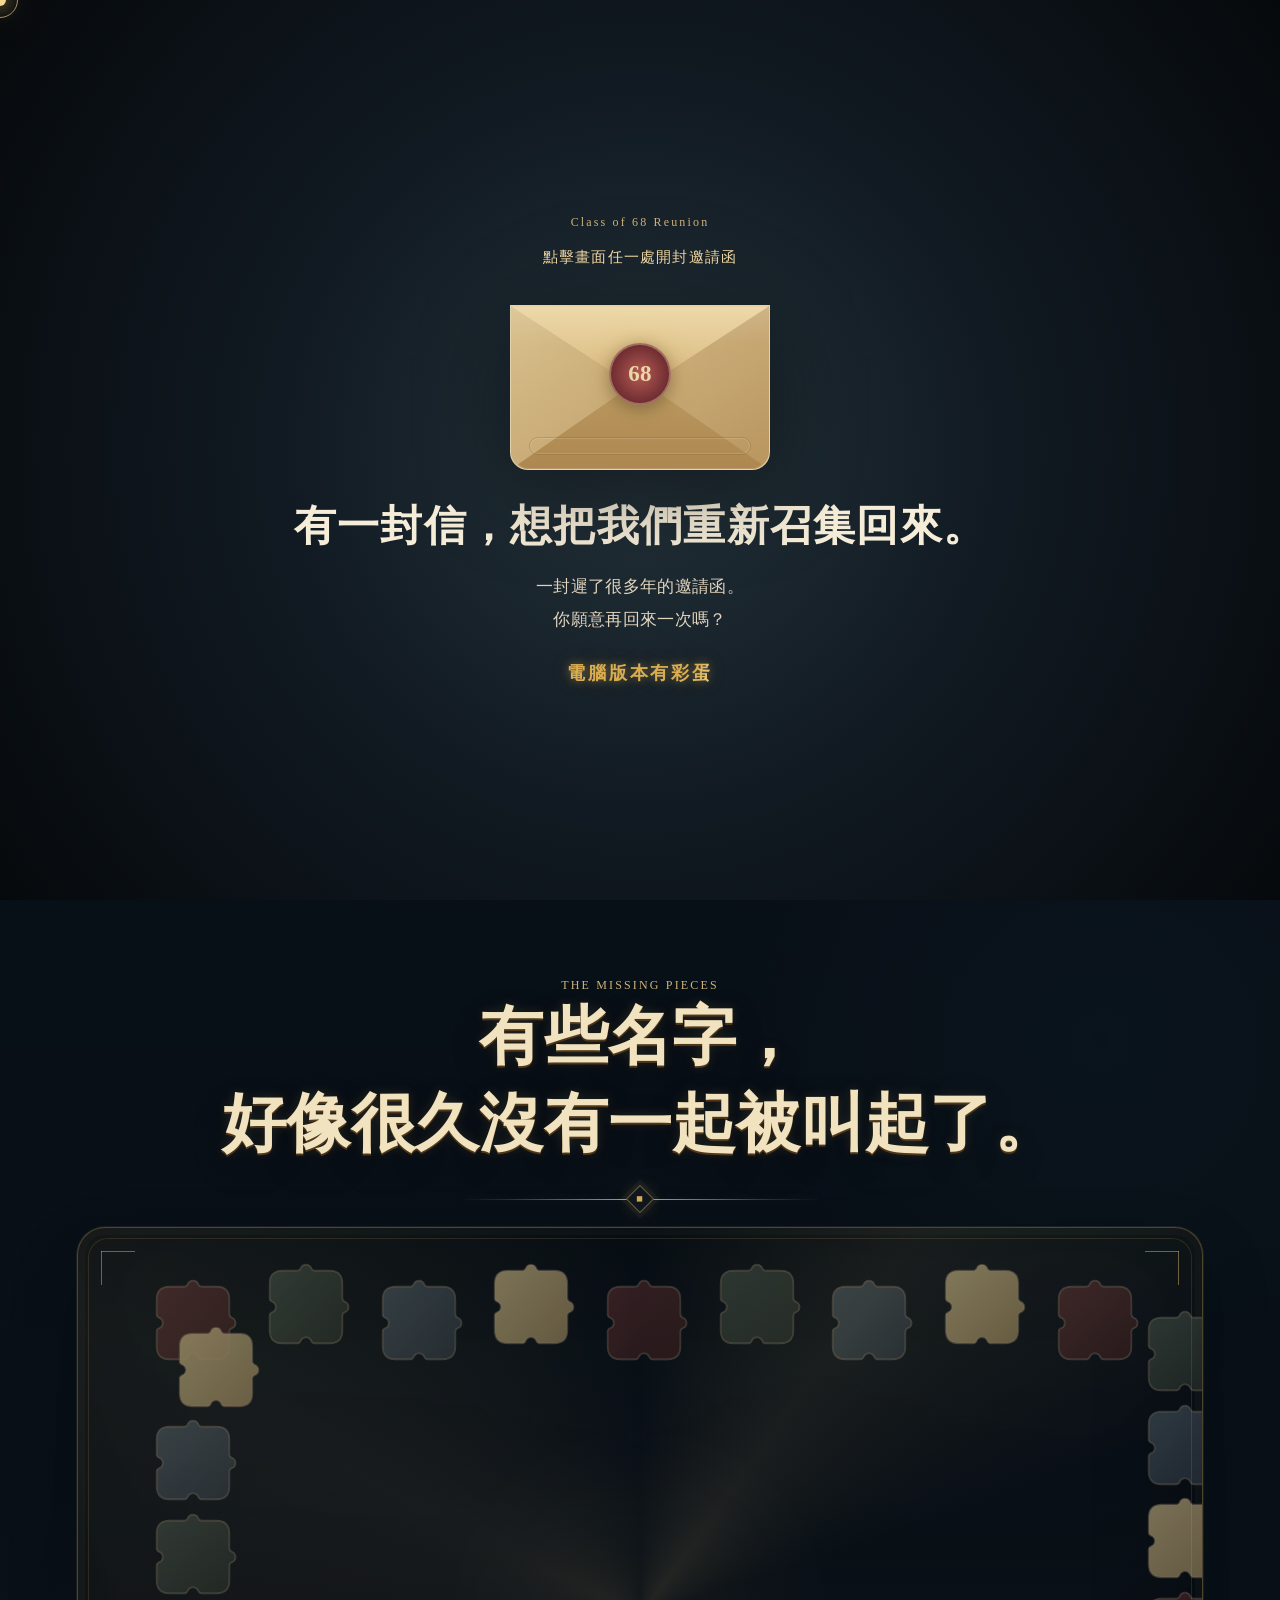
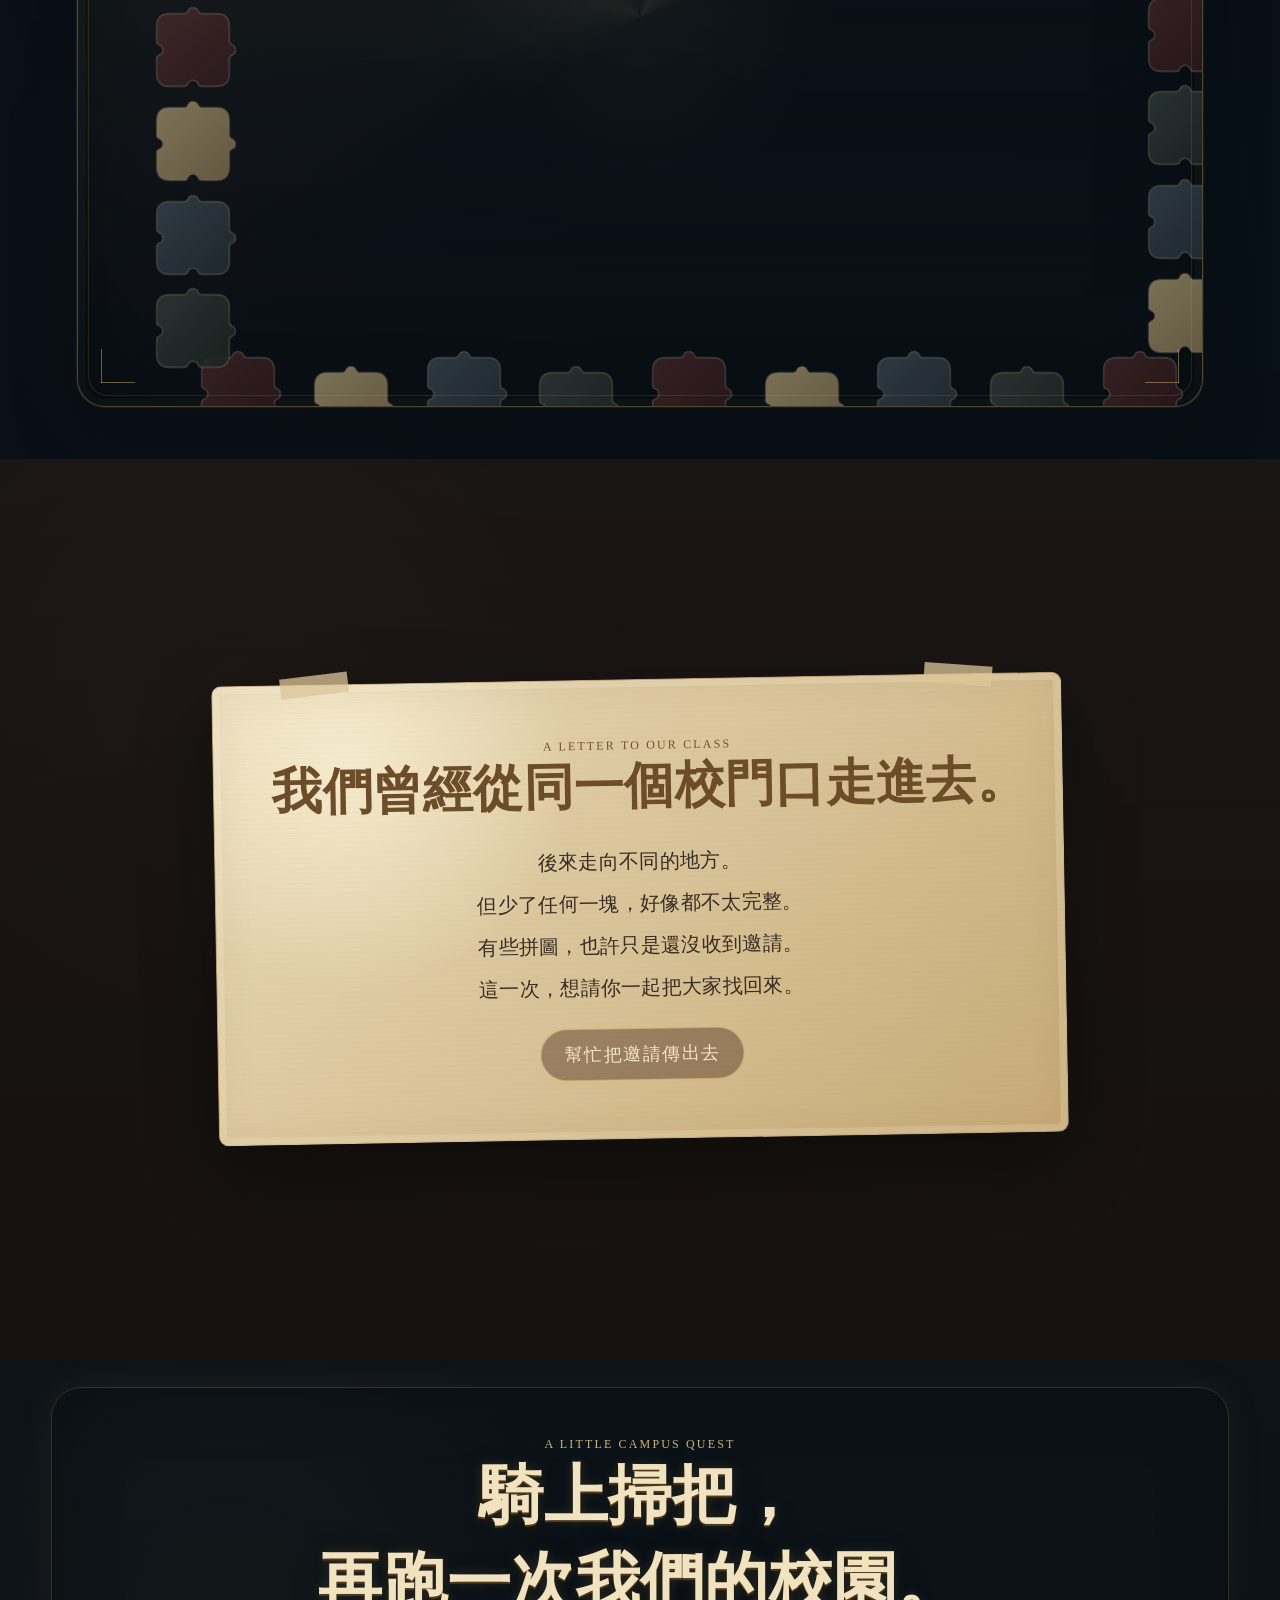
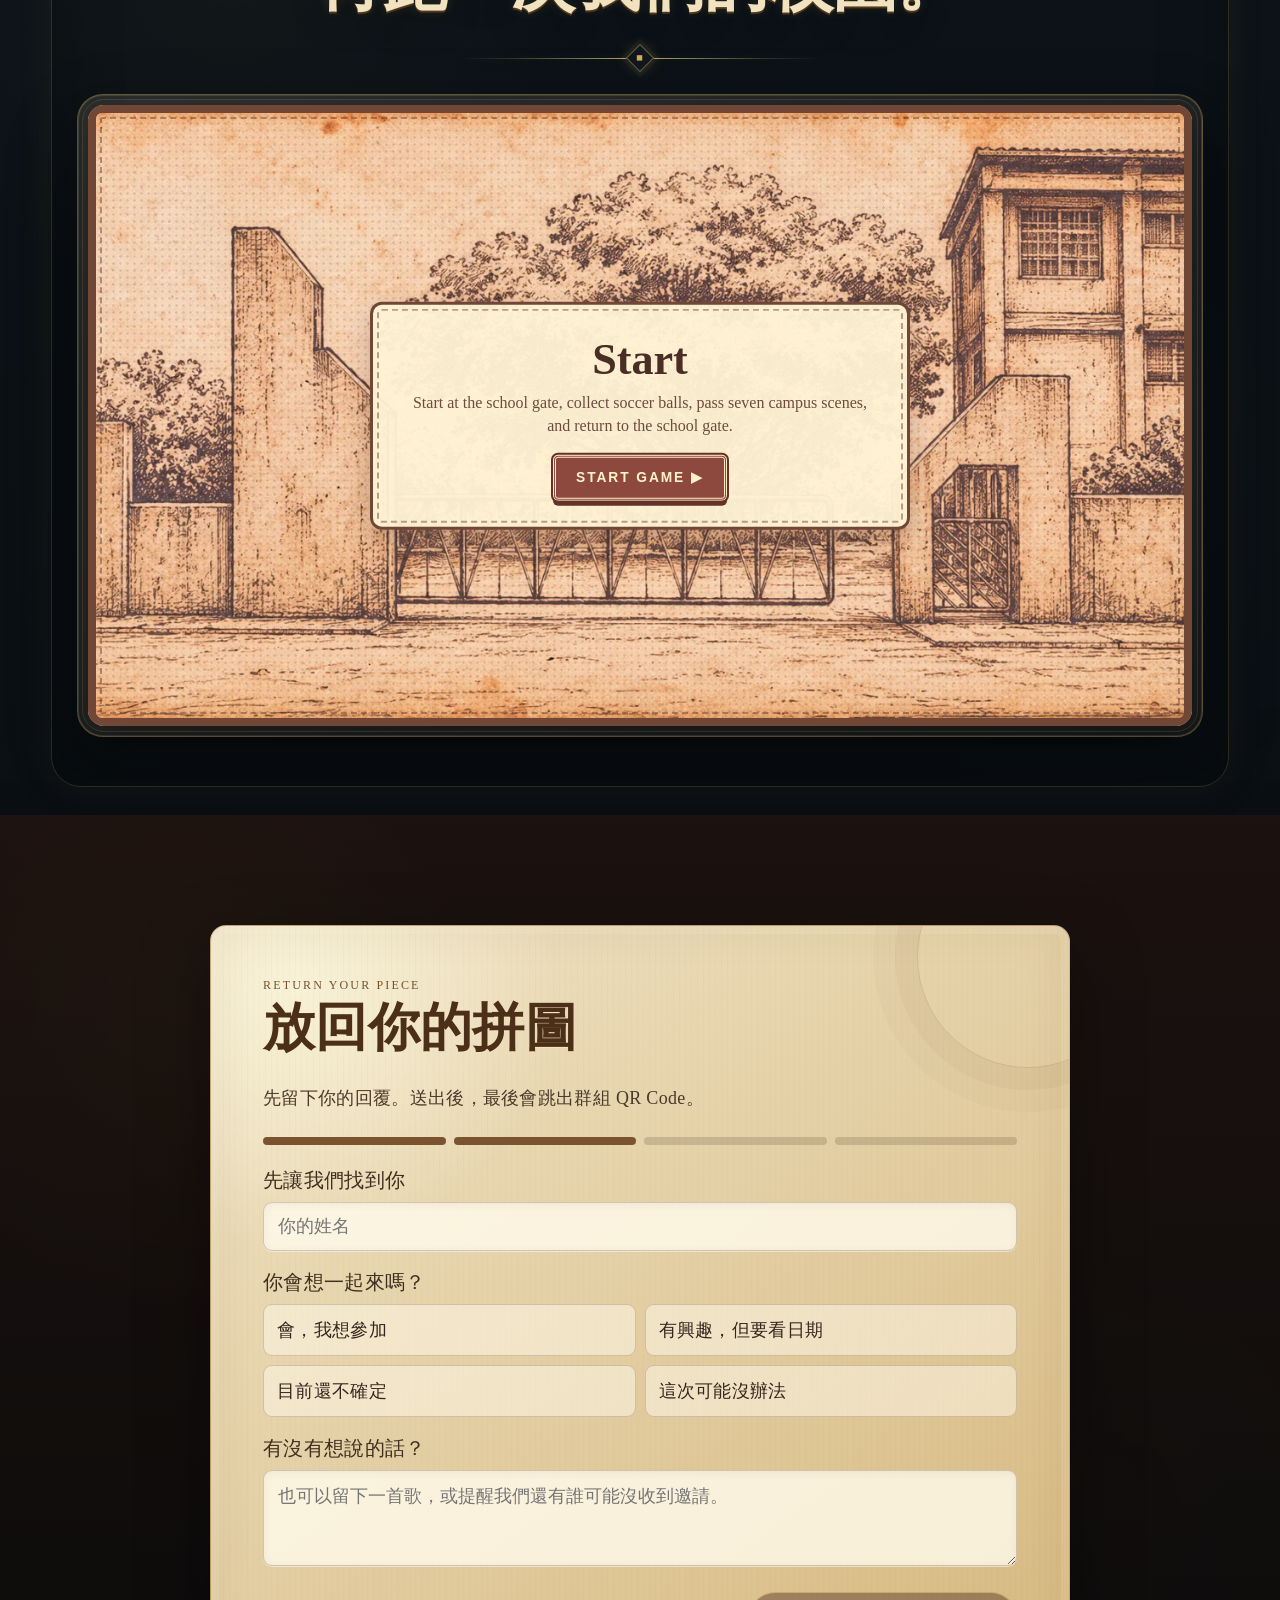
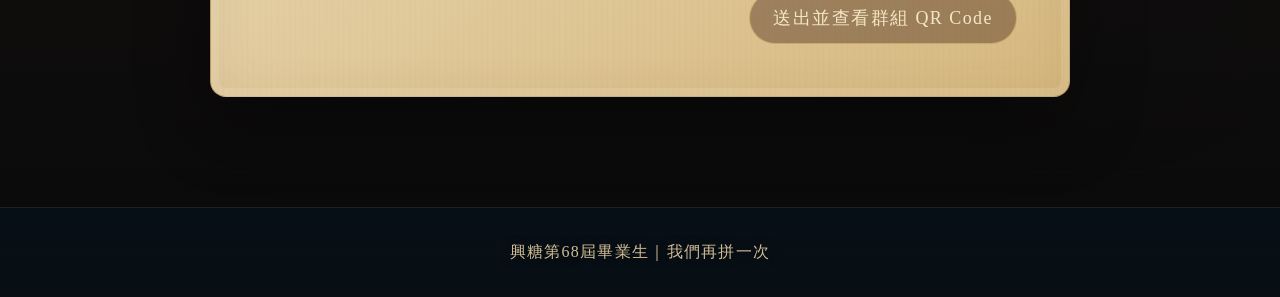
==== commit 6bc11fa4: "fixend" ====
--- a/index.html
+++ b/index.html
@@ -137,9 +137,12 @@
   position:absolute; inset:0; z-index:30; display:block; cursor:pointer;
   -webkit-tap-highlight-color:transparent; touch-action:manipulation;
 }
-.intro-toggle:checked + .intro{
+html:not(.js-ok) .intro-toggle:checked + .intro{
   opacity:0; visibility:hidden; pointer-events:none;
   transition:opacity .55s ease .95s, visibility 0s linear 1.5s;
+}
+.js-ok .intro-toggle:checked + .intro .intro-tap-layer{
+  pointer-events:none;
 }
 .intro-toggle:checked + .intro .envelope-wrap .flap{
   transform:rotateX(180deg); filter:brightness(1.08);
@@ -177,10 +180,11 @@
 .intro-photo.fly{animation:photoFly 1.8s ease-out forwards}
 @keyframes photoFly{
   0%{opacity:0; transform:translate(0px,0px) rotate(0deg) scale(.9)}
-  8%{opacity:1}
-  35%{transform:translate(var(--spreadX,0px), var(--spreadY,0px)) rotate(calc(var(--rot,0deg) * 1)) scale(1.02)}
-  68%{transform:translate(var(--convergeX,0px), var(--convergeY,0px)) rotate(calc(var(--rot,0deg) + 18deg)) scale(1.08)}
-  92%{transform:translate(var(--exitX,0px), var(--exitY,0px)) rotate(calc(var(--rot,0deg) + 36deg)) scale(.94); opacity:.6}
+  6%{opacity:1}
+  13%{transform:translate(var(--spreadX,0px), var(--spreadY,0px)) rotate(var(--rot,0deg)) scale(1)}
+  84%{transform:translate(var(--spreadX,0px), var(--spreadY,0px)) rotate(var(--rot,0deg)) scale(1); opacity:1}
+  90%{transform:translate(var(--convergeX,0px), var(--convergeY,0px)) rotate(calc(var(--rot,0deg) + 18deg)) scale(1.04)}
+  96%{transform:translate(var(--exitX,0px), var(--exitY,0px)) rotate(calc(var(--rot,0deg) + 36deg)) scale(.94); opacity:.6}
   100%{transform:translate(var(--exitX,0px), calc(var(--exitY,0px) + 220px)); opacity:0}
 }
 .envelope-wrap{
@@ -268,6 +272,24 @@
 @keyframes sealPulse{50%{box-shadow:0 4px 18px rgba(0,0,0,.35), 0 0 40px rgba(236,190,104,.82)}}
 .intro h1{font-weight:600; letter-spacing:.03em; font-size:clamp(28px,3.4vw,42px); margin:6px 0 12px}
 .intro p{color:#e2d5be; font-size:17px; line-height:1.9}
+.desktop-easter-egg{
+  display:inline-block; position:relative; margin-top:8px;
+  border:0; outline:0; background:none;
+  color:#d9ad50; font-size:18px; font-weight:700; letter-spacing:.16em;
+  text-shadow:0 0 9px rgba(241,197,101,.38),0 0 22px rgba(180,125,36,.20);
+}
+.desktop-easter-egg::after{
+  content:attr(data-text); position:absolute; inset:0;
+  color:transparent; text-shadow:none;
+  background:linear-gradient(105deg,transparent 35%,#fff8c9 48%,#fff 50%,#fff8c9 52%,transparent 65%);
+  background-size:250% 100%;
+  -webkit-background-clip:text; background-clip:text;
+  animation:easterEggShine 2.8s ease-in-out infinite;
+}
+@keyframes easterEggShine{
+  0%,22%{background-position:120% 0}
+  62%,100%{background-position:-120% 0}
+}
 
 .open-btn,.cta,.qr-btn{
   border:1px solid rgba(223,186,114,.7); color:#f4e7c5; background:rgba(72,39,28,.42);
@@ -287,15 +309,32 @@
   position:fixed; z-index:80; top:0; left:0; right:0;
   display:flex; justify-content:space-between; align-items:center;
   padding:18px clamp(17px,5vw,74px);
-  background:linear-gradient(180deg,rgba(7,11,14,.82),transparent);
-  backdrop-filter:blur(3px);
-}
-nav .brand{letter-spacing:.04em; font-size:17px; color:#f1dfb5; font-family:var(--hand-font); white-space:nowrap}
+  background:
+    linear-gradient(180deg,rgba(7,11,14,.94),rgba(7,11,14,.68) 66%,transparent),
+    linear-gradient(90deg,transparent,rgba(222,183,105,.05),transparent);
+  border-bottom:1px solid rgba(222,183,105,.12);
+  box-shadow:0 10px 34px rgba(0,0,0,.12);
+  backdrop-filter:blur(8px);
+}
+nav .brand{
+  position:relative; letter-spacing:.08em; font-size:17px; color:#f1dfb5;
+  font-family:var(--hand-font); white-space:nowrap;
+  text-shadow:0 0 18px rgba(232,193,113,.18);
+}
+nav .brand::before{
+  content:"✦"; margin-right:10px; color:#d7ad5d; font-size:.7em;
+  text-shadow:0 0 10px rgba(240,201,119,.5);
+}
 nav a{
   color:#f1dfb5; text-decoration:none; font-size:16px;
   border:1px solid rgba(219,177,102,.45); padding:9px 16px; border-radius:99px; transition:.3s;
-}
-nav a:hover{background:rgba(214,173,96,.13); box-shadow:0 0 18px rgba(214,173,96,.25)}
+  background:linear-gradient(180deg,rgba(255,236,190,.06),rgba(96,61,27,.08));
+  box-shadow:inset 0 0 0 1px rgba(255,241,204,.04);
+}
+nav a:hover{
+  border-color:rgba(235,198,124,.72); background:rgba(214,173,96,.13);
+  box-shadow:0 0 18px rgba(214,173,96,.25),inset 0 0 12px rgba(255,231,177,.08);
+}
 
 section{position:relative; min-height:100vh; padding:110px clamp(18px,6vw,92px); z-index:4}
 .hero{
@@ -342,11 +381,23 @@
   .hero p{max-width:960px}
 }
 
-.section-title{max-width:860px; margin:0 auto 18px; text-align:center}
+.section-title{max-width:860px; margin:0 auto 18px; text-align:center; position:relative; padding-bottom:28px}
+.section-title::before{
+  content:""; position:absolute; left:50%; bottom:9px; width:min(360px,62vw); height:1px;
+  transform:translateX(-50%);
+  background:linear-gradient(90deg,transparent,rgba(216,175,93,.2) 14%,rgba(246,216,146,.76) 50%,rgba(216,175,93,.2) 86%,transparent);
+  box-shadow:0 0 10px rgba(224,183,101,.14);
+}
+.section-title::after{
+  content:"◆"; position:absolute; left:50%; bottom:0; transform:translateX(-50%) rotate(45deg);
+  color:#d5aa58; font-size:10px; line-height:18px; width:18px; height:18px;
+  border:1px solid rgba(225,188,114,.42); background:#11181d;
+  box-shadow:0 0 0 4px rgba(216,175,93,.05),0 0 16px rgba(216,175,93,.2);
+}
 .section-title h2{
   font-size:clamp(38px,5vw,68px); font-weight:700; margin:0 0 14px;
   color:#f1e3bf;
-  text-shadow:0 2px 0 rgba(95,62,26,.8), 0 0 12px rgba(219,178,97,.16);
+  text-shadow:0 2px 0 rgba(95,62,26,.8),0 0 12px rgba(219,178,97,.16),0 12px 38px rgba(0,0,0,.2);
 }
 .section-title p{line-height:2; color:#ded3bd; margin:0; font-size:18px}
 .reveal{opacity:1; transform:none; transition:opacity .85s ease, transform .85s ease}
@@ -364,8 +415,21 @@
   width:min(1180px,100%); min-height:780px; margin:18px auto 0; position:relative; border-radius:28px; overflow:hidden;
   background:linear-gradient(180deg,rgba(11,17,22,.24),rgba(11,17,22,.70)),
              radial-gradient(circle at 50% 50%,rgba(255,219,147,.08),transparent 28%);
-  border:1px solid rgba(214,173,96,.22);
-  box-shadow:inset 0 0 100px rgba(0,0,0,.35), 0 30px 70px rgba(0,0,0,.18), 0 0 0 1px rgba(245,213,141,.08);
+  border:1px solid rgba(214,173,96,.34);
+  box-shadow:inset 0 0 100px rgba(0,0,0,.35),inset 0 0 0 7px rgba(255,231,174,.025),0 30px 70px rgba(0,0,0,.18),0 0 0 1px rgba(245,213,141,.08);
+}
+.puzzle-stage::before{
+  content:""; position:absolute; inset:10px; z-index:1; pointer-events:none; border-radius:20px;
+  border:1px solid rgba(234,199,126,.13);
+  background:
+    linear-gradient(90deg,rgba(230,193,117,.45),rgba(230,193,117,.45)) left 12px top 12px/34px 1px no-repeat,
+    linear-gradient(rgba(230,193,117,.45),rgba(230,193,117,.45)) left 12px top 12px/1px 34px no-repeat,
+    linear-gradient(90deg,rgba(230,193,117,.45),rgba(230,193,117,.45)) right 12px top 12px/34px 1px no-repeat,
+    linear-gradient(rgba(230,193,117,.45),rgba(230,193,117,.45)) right 12px top 12px/1px 34px no-repeat,
+    linear-gradient(90deg,rgba(230,193,117,.45),rgba(230,193,117,.45)) left 12px bottom 12px/34px 1px no-repeat,
+    linear-gradient(rgba(230,193,117,.45),rgba(230,193,117,.45)) left 12px bottom 12px/1px 34px no-repeat,
+    linear-gradient(90deg,rgba(230,193,117,.45),rgba(230,193,117,.45)) right 12px bottom 12px/34px 1px no-repeat,
+    linear-gradient(rgba(230,193,117,.45),rgba(230,193,117,.45)) right 12px bottom 12px/1px 34px no-repeat;
 }
 .puzzle-stage::after{content:""; position:absolute; inset:0; pointer-events:none; background:conic-gradient(from 0deg, transparent, rgba(255,220,136,.07), transparent 20%, transparent 65%, rgba(255,220,136,.06), transparent); animation:runeSpin 16s linear infinite;}
 
@@ -414,20 +478,24 @@
   overflow:hidden;
 }
 .story-footprints{
-  position:absolute; inset:0; pointer-events:none; z-index:1;
+  position:absolute; inset:0; pointer-events:none; z-index:4;
 }
 .map-footprint{
   --jitter:0deg;
-  position:absolute; width:42px; height:88px; opacity:.16;
+  --direction:0deg;
+  --foot-angle:0deg;
+  --side-scale:1;
+  position:absolute; width:42px; height:88px; opacity:.63;
   transform-origin:center center;
+  transform:translate(-50%,-50%) rotate(calc(var(--direction) + var(--foot-angle) + var(--jitter))) scaleX(var(--side-scale));
   animation:footFade 2.8s ease-out forwards;
 }
 .map-footprint::before,
 .map-footprint::after{
   content:"";
   position:absolute; left:50%; transform:translateX(-50%);
-  background:rgba(188,155,98,.58);
-  box-shadow:0 0 10px rgba(188,155,98,.08);
+  background:#846541;
+  box-shadow:0 0 10px rgba(96,72,44,.16);
 }
 .map-footprint::before{
   top:0; width:30px; height:56px;
@@ -439,17 +507,26 @@
   clip-path:polygon(16% 8%, 84% 0, 100% 28%, 96% 74%, 78% 100%, 24% 100%, 6% 76%, 0 30%);
   border-radius:42% 42% 56% 56% / 24% 24% 72% 72%;
 }
-.map-footprint.left{ transform:translate(-50%,-50%) rotate(calc(-20deg + var(--jitter))); }
-.map-footprint.right{ transform:translate(-50%,-50%) rotate(calc(16deg + var(--jitter))) scaleX(-1); }
+.map-footprint.left{--foot-angle:-9deg}
+.map-footprint.right{--foot-angle:9deg;--side-scale:-1}
 @keyframes footFade{
-  0%{opacity:.20; filter:blur(.15px)}
-  55%{opacity:.13}
-  100%{opacity:0; transform:translate(-50%,-50%) scale(.94); filter:blur(1px)}
+  0%{opacity:.63; filter:blur(.15px)}
+  55%{opacity:.63}
+  100%{
+    opacity:0;
+    transform:translate(-50%,-50%) rotate(calc(var(--direction) + var(--foot-angle) + var(--jitter))) scaleX(var(--side-scale)) scale(.94);
+    filter:blur(1px);
+  }
 }
 .story-card{
   width:min(850px,100%); padding:clamp(28px,5vw,58px);
-  background:linear-gradient(135deg,rgba(237,221,186,.97),rgba(211,184,134,.93));
-  color:#392c22; border-radius:10px; box-shadow:var(--shadow); position:relative; z-index:3; transform:rotate(-1deg);
+  background:
+    repeating-linear-gradient(0deg,rgba(92,62,30,.025) 0 1px,transparent 1px 5px),
+    radial-gradient(circle at 16% 18%,rgba(255,249,222,.62),transparent 28%),
+    linear-gradient(135deg,rgba(239,224,190,.98),rgba(207,177,123,.96));
+  color:#392c22; border:1px solid rgba(105,72,35,.24); border-radius:10px;
+  box-shadow:var(--shadow),inset 0 0 0 7px rgba(255,247,218,.18),inset 0 0 42px rgba(91,58,25,.08);
+  position:relative; z-index:3; transform:rotate(-1deg);
 }
 .story-card::before,.story-card::after{content:""; position:absolute; width:68px; height:20px; background:rgba(220,198,153,.75); top:-10px}
 .story-card::before{left:8%; transform:rotate(-6deg)} .story-card::after{right:8%; transform:rotate(5deg)}
@@ -624,14 +701,20 @@
 
 .form-section{
   display:grid; place-items:center;
-  background:linear-gradient(180deg,rgba(35,19,13,.9),rgba(12,10,9,.96)),
+  background:linear-gradient(180deg,rgba(35,19,13,.76),rgba(12,10,9,.82)),
              radial-gradient(circle at 14% 20%,rgba(212,162,30,.12),transparent 23%),
              radial-gradient(circle at 86% 70%,rgba(31,74,61,.12),transparent 22%);
+  backdrop-filter:blur(1px);
 }
 .form-shell{
   width:min(860px,100%); padding:clamp(24px,5vw,52px);
-  background:linear-gradient(145deg,#efe2c2,#d8bd86); color:#33271e;
-  border-radius:16px; box-shadow:var(--shadow); position:relative; overflow:hidden;
+  background:
+    repeating-linear-gradient(90deg,rgba(89,58,28,.018) 0 1px,transparent 1px 6px),
+    radial-gradient(circle at 10% 8%,rgba(255,252,229,.62),transparent 25%),
+    linear-gradient(145deg,#f0e4c6,#d6b87f);
+  color:#33271e; border:1px solid rgba(109,75,36,.3);
+  border-radius:16px; box-shadow:var(--shadow),inset 0 0 0 8px rgba(255,248,222,.13),inset 0 0 48px rgba(90,57,24,.08);
+  position:relative; overflow:hidden;
 }
 .form-shell::before{
   content:""; position:absolute; width:220px; height:220px; right:-70px; top:-80px;
@@ -651,7 +734,13 @@
 label{display:block; font-size:20px; margin:18px 0 8px; color:#412e1f}
 input,textarea{
   width:100%; padding:13px 14px; border:1px solid rgba(68,47,27,.24);
-  border-radius:9px; background:rgba(255,250,235,.8); font:inherit; color:#35261a; outline:none; font-size:18px;
+  border-radius:9px; background:rgba(255,250,235,.82); font:inherit; color:#35261a; outline:none; font-size:18px;
+  box-shadow:inset 0 2px 8px rgba(80,51,22,.06),0 1px 0 rgba(255,255,255,.5);
+  transition:border-color .25s,box-shadow .25s,background .25s;
+}
+input:focus,textarea:focus{
+  border-color:rgba(126,82,37,.68); background:rgba(255,253,242,.96);
+  box-shadow:0 0 0 3px rgba(178,128,61,.14),inset 0 2px 7px rgba(80,51,22,.05);
 }
 textarea{min-height:96px; resize:vertical}
 .radio-grid{display:grid; grid-template-columns:repeat(2,1fr); gap:9px}
@@ -659,7 +748,7 @@
   padding:13px; border:1px solid rgba(68,47,27,.2); border-radius:9px;
   background:rgba(255,250,235,.5); cursor:pointer; transition:.25s; font-size:18px;
 }
-.radio:hover{transform:translateY(-3px); background:rgba(255,250,235,.8)}
+.radio:hover{transform:translateY(-3px); background:rgba(255,250,235,.8); box-shadow:0 8px 18px rgba(81,51,23,.09)}
 .radio.active{background:rgba(255,248,231,.98); border-color:rgba(125,85,41,.55); box-shadow:0 0 0 2px rgba(241,205,131,.42)}
 .calendar-wrap{
   margin-top:18px; padding:18px; border-radius:14px; background:rgba(255,248,232,.62); border:1px solid rgba(120,83,39,.18); display:none;
@@ -692,7 +781,12 @@
 .summary-box h5{margin:0 0 8px; font-size:18px; color:#6a4b2b}
 .summary-box p{margin:0; font-size:15px; color:#5c4735; line-height:1.7; min-height:40px}
 .form-actions{display:flex; justify-content:flex-end; margin-top:22px}
-footer{padding:28px; text-align:center; color:#d0bd94; font-size:16px; letter-spacing:.04em; position:relative; z-index:4}
+footer{
+  padding:34px 28px; text-align:center; color:#d0bd94; font-size:16px; letter-spacing:.08em;
+  position:relative; z-index:4; border-top:1px solid rgba(216,175,93,.12);
+  background:linear-gradient(180deg,rgba(8,14,18,.1),rgba(8,14,18,.62));
+  text-shadow:0 1px 12px rgba(0,0,0,.35);
+}
 
 .qr-modal{
   position:fixed; inset:0; background:rgba(6,10,14,.75); backdrop-filter:blur(6px);
@@ -791,9 +885,6 @@
 @media (max-width:720px){
   body{overflow-x:hidden}
   section{padding:74px 16px;min-height:auto}
-
-/* Game preview styling handled in dedicated section */
-.game-embed-wrap{position:relative}
 
   nav{padding:12px 14px;gap:10px}
   nav .brand{font-size:13px;line-height:1.25;white-space:normal;max-width:62vw}
@@ -909,6 +1000,7 @@
 @media(prefers-reduced-motion:reduce){
   *,*::before,*::after{animation:none!important; transition:none!important; scroll-behavior:auto!important}
   .cursor,.cursor-ring,.trail,.gear{display:none}
+  .desktop-easter-egg::after{display:none}
 }
 
 /* ===== Mobile resilient fallback: content stays usable even when JS is blocked ===== */
@@ -953,15 +1045,16 @@
 }
 
 
-/* ===== Embedded campus broomstick game PREVIEW card ===== */
+/* ===== Embedded campus broomstick game section ===== */
 .game-embed-section{
   min-height:auto;
   padding-top:78px;
   padding-bottom:78px;
   background:
-    linear-gradient(180deg,rgba(15,21,26,.92),rgba(11,15,18,.96)),
+    linear-gradient(180deg,rgba(15,21,26,.76),rgba(11,15,18,.82)),
     radial-gradient(circle at 18% 22%,rgba(216,175,93,.12),transparent 26%),
     radial-gradient(circle at 84% 72%,rgba(44,93,130,.14),transparent 24%);
+  backdrop-filter:blur(1px);
   overflow:hidden;
 }
 .game-embed-section::before{
@@ -971,26 +1064,24 @@
 }
 .game-embed-wrap{
   width:min(1180px,100%); margin:26px auto 0; position:relative; z-index:2;
-  padding:22px; border-radius:18px;
-  background:linear-gradient(145deg,rgba(239,226,194,.04),rgba(216,188,134,.03));
-  border:1px solid rgba(216,175,93,.12);
-  box-shadow:0 22px 48px rgba(0,0,0,.38), inset 0 0 0 1px rgba(255,240,198,.03);
-  display:flex; gap:18px; align-items:center; justify-content:space-between;
-}
-.game-preview-thumb{
-  width:min(54%,580px); aspect-ratio:16/9; border-radius:12px; background:linear-gradient(180deg,#cda76a,#f3dfb3);
-  box-shadow:inset 0 0 28px rgba(0,0,0,.18), 0 8px 24px rgba(0,0,0,.36);
-}
-.game-preview-copy{flex:1; color:#f3e7c6; padding:6px 12px}
-.game-preview-copy .eyebrow{color:#e7d3a7; font-weight:600; letter-spacing:.08em}
-.game-preview-copy h2{margin:8px 0 6px; color:#fff}
-.game-preview-copy p{opacity:.9; color:#f0e5c8}
-.game-preview-actions{margin-top:12px}
-.game-enter-btn{display:inline-block; text-decoration:none; border:1px solid rgba(223,186,114,.9); color:#1b140f; background:#f7e6b8; padding:12px 18px; border-radius:999px; font-weight:700}
+  padding:10px;
+  border-radius:26px;
+  background:linear-gradient(145deg,rgba(239,226,194,.14),rgba(216,188,134,.08));
+  border:1px solid rgba(216,175,93,.36);
+  box-shadow:0 28px 70px rgba(0,0,0,.32),inset 0 0 0 1px rgba(255,240,198,.12),inset 0 0 34px rgba(0,0,0,.16);
+}
+.game-embed-wrap::after{
+  content:""; position:absolute; inset:4px; pointer-events:none; border-radius:22px;
+  border:1px solid rgba(246,216,151,.13);
+  box-shadow:inset 0 0 24px rgba(245,209,137,.035);
+}
+.game-embed-frame{
+  display:block; width:100%; aspect-ratio:16/9; height:auto;
+  border:0; border-radius:16px; background:#e0b77c;
+  box-shadow:0 16px 38px rgba(0,0,0,.28);
+}
 @media (max-width:720px){
-  .game-embed-wrap{flex-direction:column; align-items:stretch}
-  .game-preview-thumb{width:100%; height:auto}
-  .game-preview-copy{padding:8px 4px}
+  .game-embed-section{display:none}
 }
 
 </style>
@@ -1025,7 +1116,7 @@
     </div>
     <h1>有一封信，想把我們重新召集回來。</h1>
     <p>一封遲了很多年的邀請函。<br>你願意再回來一次嗎？</p>
-    <button class="open-btn" id="openBtn">點擊打開邀請函</button>
+    <div class="desktop-easter-egg" data-text="電腦版本有彩蛋">電腦版本有彩蛋</div>
   </div>
 </div>
 
@@ -1064,7 +1155,7 @@
     <div class="eyebrow" style="color:#76522e">A LETTER TO OUR CLASS</div>
     <h2>我們曾經從同一個校門口走進去。</h2>
     <p>後來走向不同的地方。<br>但少了任何一塊，好像都不太完整。<br>有些拼圖，也許只是還沒收到邀請。<br>這一次，想請你一起把大家找回來。</p>
-    <button class="cta" onclick="alert('原型示意：這裡可以串接 LINE 分享與複製連結功能。')">幫忙把邀請傳出去</button>
+    <button class="cta" id="shareInvitationBtn">幫忙把邀請傳出去</button>
   </div>
 </section>
 
@@ -1075,15 +1166,7 @@
     <h2>騎上掃把，<br>再跑一次我們的校園。</h2>
   </div>
   <div class="game-embed-wrap reveal">
-    <div class="game-preview-thumb" aria-hidden="true"></div>
-    <div class="game-preview-copy">
-      <div class="eyebrow">A LITTLE CAMPUS QUEST</div>
-      <h2>騎上掃把，再跑一次我們的校園。</h2>
-      <p>短短幾分鐘的復古校園小跑，適合手機操作。若想完整體驗，按下「進入掃把遊戲 ▶」以同一分頁開啟遊戲。</p>
-      <div class="game-preview-actions">
-        <button id="enterGameBtn" class="game-enter-btn">進入掃把遊戲 ▶</button>
-      </div>
-    </div>
+    <iframe class="game-embed-frame" src="campus_broomstick_webapp/index.html" title="校園掃把小遊戲" loading="eager" allow="fullscreen; autoplay"></iframe>
   </div>
 </section>
 
@@ -1213,7 +1296,32 @@
 const envelope=document.getElementById('envelope');
 const introBurst=document.getElementById('introBurst');
 const introToggle=document.getElementById('introToggle');
+const shareInvitationBtn=document.getElementById('shareInvitationBtn');
 let introOpening=false;
+
+shareInvitationBtn.addEventListener('click',async()=>{
+  const invitationUrl='https://elec-0uq6.onrender.com/';
+  try{
+    if(navigator.clipboard && window.isSecureContext){
+      await navigator.clipboard.writeText(invitationUrl);
+    }else{
+      const copyField=document.createElement('textarea');
+      copyField.value=invitationUrl;
+      copyField.setAttribute('readonly','');
+      copyField.style.position='fixed';
+      copyField.style.opacity='0';
+      document.body.appendChild(copyField);
+      copyField.select();
+      const copied=document.execCommand('copy');
+      copyField.remove();
+      if(!copied) throw new Error('Copy failed');
+    }
+    alert('已成功複製連結');
+  }catch(error){
+    alert('無法自動複製，請手動複製：https://elec-0uq6.onrender.com/');
+  }
+});
+
 function createFlyingLetters(){
   // if photo set exists, fly photos; otherwise fall back to small notes
   const photoFiles = [
@@ -1236,17 +1344,37 @@
   const spreadRadius = Math.min(window.innerWidth, window.innerHeight) * 0.45;
   const convergeCenterX = Math.round(introRect.width/2);
   const convergeCenterY = Math.round(introRect.height * 0.62);
+  const landscape = introRect.width >= 720;
+  const edgeGap = landscape ? 18 : 10;
+  const photoSize = landscape
+    ? Math.max(82, Math.min(170, (introRect.width-edgeGap*6)/5, (introRect.height-edgeGap*4)/3))
+    : Math.max(58, Math.min(118, (introRect.width-edgeGap*3)/2.7, (introRect.height-edgeGap*7)/6));
+  const edgeX = photoSize/2+edgeGap;
+  const edgeY = photoSize/2+edgeGap;
+  const photoSlots = landscape
+    ? [
+        [.10,.14],[.37,.14],[.63,.14],[.90,.14],
+        [.90,.50],
+        [.90,.86],[.63,.86],[.37,.86],[.10,.86],
+        [.10,.50]
+      ]
+    : Array.from({length:10},(_,slotIndex)=>{
+        const side = slotIndex%2===0 ? edgeX : introRect.width-edgeX;
+        const row = Math.floor(slotIndex/2);
+        const y = edgeY+(introRect.height-edgeY*2)*(row/4);
+        return [side/introRect.width,y/introRect.height];
+      });
   for(let i=0;i<count;i++){
-    // random rotation
-    const rot = `${(Math.random()*140-70).toFixed(1)}deg`;
-    const delay = `${i*45}ms`;
+    const rotation = Math.random()*28-14;
+    const delayMs = i*45;
+    const rot = `${rotation.toFixed(1)}deg`;
+    const delay = `${delayMs}ms`;
     if(usePhotos){
       const img=document.createElement('img');
       img.className='intro-photo fly';
       const fn = photoFiles[i % photoFiles.length];
       img.src = `assets/picofele/${encodeURIComponent(fn)}`;
-      // larger random size between 120 and 220 px (user requested bigger)
-      const size = Math.floor(120 + Math.random() * 101);
+      const size = Math.floor(photoSize);
       img.style.width = `${size}px`;
       img.style.height = `${size}px`;
       img.style.borderRadius = '0';
@@ -1258,16 +1386,11 @@
       const startTop = Math.round(envRect.top - introRect.top + (envRect.height/2) - (size/2));
       img.style.left = `${startLeft}px`;
       img.style.top = `${startTop}px`;
-      // compute spread (outward) offset: choose quadrant uniformly
-      const quadrant = Math.floor(Math.random() * 4); // 0..3
-      const magX = Math.floor(Math.random() * Math.floor(spreadRadius * 0.9));
-      const magY = Math.floor(Math.random() * Math.floor(spreadRadius * 0.9) * (0.6 + Math.random() * 0.8));
-      let spreadX = magX;
-      let spreadY = magY;
-      if (quadrant === 0) { spreadX = magX; spreadY = magY; }       // right-bottom
-      else if (quadrant === 1) { spreadX = -magX; spreadY = magY; } // left-bottom
-      else if (quadrant === 2) { spreadX = -magX; spreadY = -magY; } // left-top
-      else { spreadX = magX; spreadY = -magY; }                      // right-top
+      const [slotX,slotY] = photoSlots[i%photoSlots.length];
+      const targetLeft = slotX*introRect.width-size/2;
+      const targetTop = slotY*introRect.height-size/2;
+      const spreadX = Math.round(targetLeft-startLeft);
+      const spreadY = Math.round(targetTop-startTop);
       // compute converge (to center-bottom) offset from start
       const convergeX = Math.round(convergeCenterX - (size/2) - startLeft);
       const convergeY = Math.round(convergeCenterY - (size/2) - startTop);
@@ -1283,14 +1406,15 @@
       img.style.setProperty('--rot', rot);
       // make sure photo appears above envelope
       img.style.zIndex = '4001';
-      // much slower random duration between 6600ms and 9000ms, scaled 1.3x to slow overall
-      const duration = Math.floor((6600 + Math.random() * 2400) * 1.3);
-      if(duration > maxDuration) maxDuration = duration;
+      // About 1.8s spread, 10s hold, then gather and leave.
+      const duration = 14000;
+      const totalDuration = duration+delayMs;
+      if(totalDuration > maxDuration) maxDuration = totalDuration;
       img.style.animationDuration = `${duration}ms`;
       img.style.animationDelay = delay;
       img.style.animationTimingFunction = 'cubic-bezier(.2,.8,.25,1)';
       introBurst.appendChild(img);
-      setTimeout(()=>img.remove(), duration + 400);
+      setTimeout(()=>img.remove(), totalDuration + 400);
     } else {
       const note=document.createElement('span');
       note.className='intro-note fly';
@@ -1339,7 +1463,7 @@
   envelope.classList.add('opened');
   const max = createFlyingLetters();
   // keep intro visible long enough for the photos to finish flying
-  const hideDelay = (max && !isNaN(max)) ? (max + 500) : 4200;
+  const hideDelay = (max && !isNaN(max)) ? (max + 2000) : 16000;
   setTimeout(()=>{ intro.classList.add('hidden'); introOpening=false; }, hideDelay);
 }
 if(introToggle){
@@ -1352,7 +1476,7 @@
   if(event && event.cancelable) event.preventDefault();
   openIntroEnvelope();
 }
-[envelope,openBtn].forEach(el=>{
+[envelope,openBtn].filter(Boolean).forEach(el=>{
   el.addEventListener('click',openIntroEnvelope);
   el.addEventListener('touchstart',handleIntroTouch,{passive:false});
   el.addEventListener('pointerdown',openIntroEnvelope);
@@ -1553,23 +1677,45 @@
 const storyFootprints=document.getElementById('storyFootprints');
 let lastFootprint=0;
 let footSide=false;
+let lastFootX=null;
+let lastFootY=null;
 storyMapZone.addEventListener('mousemove',e=>{
   if(coarsePointer || window.innerWidth<=760) return;
-  const now=Date.now();
-  if(now-lastFootprint<120) return;
   const rect=storyMapZone.getBoundingClientRect();
   const x=e.clientX-rect.left;
   const y=e.clientY-rect.top;
+  if(lastFootX===null || lastFootY===null){
+    lastFootX=x;
+    lastFootY=y;
+    return;
+  }
+  const now=Date.now();
+  if(now-lastFootprint<240) return;
+  const dx=x-lastFootX;
+  const dy=y-lastFootY;
+  const distance=Math.hypot(dx,dy);
+  if(distance<28) return;
+  const direction=Math.atan2(dy,dx)*180/Math.PI+90;
+  const sideOffset=footSide?-10:10;
+  const offsetX=Math.cos(direction*Math.PI/180)*sideOffset;
+  const offsetY=Math.sin(direction*Math.PI/180)*sideOffset;
   const fp=document.createElement('span');
   fp.className='map-footprint '+(footSide?'left':'right');
-  fp.style.left=(x+(footSide?-10:10))+'px';
-  fp.style.top=(y+10)+'px';
-  fp.style.opacity=(0.11+Math.random()*0.06).toFixed(2);
+  fp.style.left=(x+offsetX)+'px';
+  fp.style.top=(y+offsetY)+'px';
+  fp.style.opacity='0.63';
+  fp.style.setProperty('--direction', `${direction.toFixed(1)}deg`);
   fp.style.setProperty('--jitter', `${(Math.random()*8-4).toFixed(1)}deg`);
   storyFootprints.appendChild(fp);
   setTimeout(()=>fp.remove(),2800);
   lastFootprint=now;
+  lastFootX=x;
+  lastFootY=y;
   footSide=!footSide;
+});
+storyMapZone.addEventListener('mouseleave',()=>{
+  lastFootX=null;
+  lastFootY=null;
 });
 
 const memoryModal=document.getElementById('memoryModal');
@@ -1730,59 +1876,24 @@
     }
   }
 }
+
+const campusGameFrame=document.querySelector('.game-embed-frame');
+let campusWheelDelta=0;
+let campusWheelFrame=0;
+window.addEventListener('message',event=>{
+  if(!campusGameFrame || event.source!==campusGameFrame.contentWindow) return;
+  if(!event.data || event.data.type!=='campus-game-wheel') return;
+  const unit=event.data.deltaMode===1 ? 16 : event.data.deltaMode===2 ? window.innerHeight : 1;
+  campusWheelDelta+=Number(event.data.deltaY||0)*unit;
+  if(campusWheelFrame) return;
+  campusWheelFrame=requestAnimationFrame(()=>{
+    window.scrollBy(0,campusWheelDelta);
+    campusWheelDelta=0;
+    campusWheelFrame=0;
+  });
+});
+
 drawQrPlaceholder();
-
-// game preview: load game inline into this page (fetch game page and inject DOM + script)
-const enterBtn = document.getElementById('enterGameBtn');
-let _gameLoaded = false;
-if(enterBtn){
-  enterBtn.addEventListener('click', async ()=>{
-    if(_gameLoaded) return;
-    enterBtn.disabled = true; enterBtn.textContent = '載入遊戲中…';
-    try{
-      const res = await fetch('campus_broomstick_webapp/index.html', {cache:'no-store'});
-      const text = await res.text();
-      const parser = new DOMParser();
-      const doc = parser.parseFromString(text, 'text/html');
-      const gameFrame = doc.querySelector('.game-frame');
-      const mobileControls = doc.querySelector('.mobile-controls');
-      const wrap = document.querySelector('.game-embed-wrap');
-      if(gameFrame){
-        // remove preview thumb/copy
-        const thumb = wrap.querySelector('.game-preview-thumb'); if(thumb) thumb.remove();
-        const copy = wrap.querySelector('.game-preview-copy'); if(copy) copy.remove();
-        // insert cloned nodes
-        const container = document.createElement('div'); container.className = 'inline-game-container';
-        container.appendChild(document.importNode(gameFrame, true));
-        if(mobileControls) container.appendChild(document.importNode(mobileControls, true));
-        wrap.appendChild(container);
-        // load game CSS from game folder so injected DOM styles correctly
-        try{
-          if(!document.querySelector('link[data-game-style]')){
-            const link = document.createElement('link');
-            link.rel = 'stylesheet';
-            link.href = 'campus_broomstick_webapp/style.css';
-            link.setAttribute('data-game-style','1');
-            document.head.appendChild(link);
-          }
-        } catch(e){ console.warn('Could not load game stylesheet', e); }
-        // load game script from its folder and wait for load/error
-        const s = document.createElement('script'); s.src = 'campus_broomstick_webapp/game.js'; s.defer = true;
-        s.onload = ()=>{ _gameLoaded = true; enterBtn.textContent = '開始遊戲'; enterBtn.disabled = true; setTimeout(()=>{ container.scrollIntoView({behavior:'smooth', block:'center'}); }, 120); };
-        s.onerror = (err)=>{ console.error('game.js failed to load', err); enterBtn.textContent = '載入失敗，前往遊戲頁面'; enterBtn.disabled = false; enterBtn.addEventListener('click', ()=>{ window.location.assign(new URL('./campus_broomstick_webapp/', document.baseURI)); }); };
-        document.body.appendChild(s);
-      } else {
-        // fallback: navigate to game page
-        const gameUrl = new URL('./campus_broomstick_webapp/', document.baseURI);
-        window.location.assign(gameUrl);
-      }
-    } catch (e){
-      console.error('Failed to load inline game', e);
-      const gameUrl = new URL('./campus_broomstick_webapp/', document.baseURI);
-      window.location.assign(gameUrl);
-    }
-  });
-}
 
 // Full progressive enhancement initialized successfully.
 document.documentElement.classList.add('js-ok');
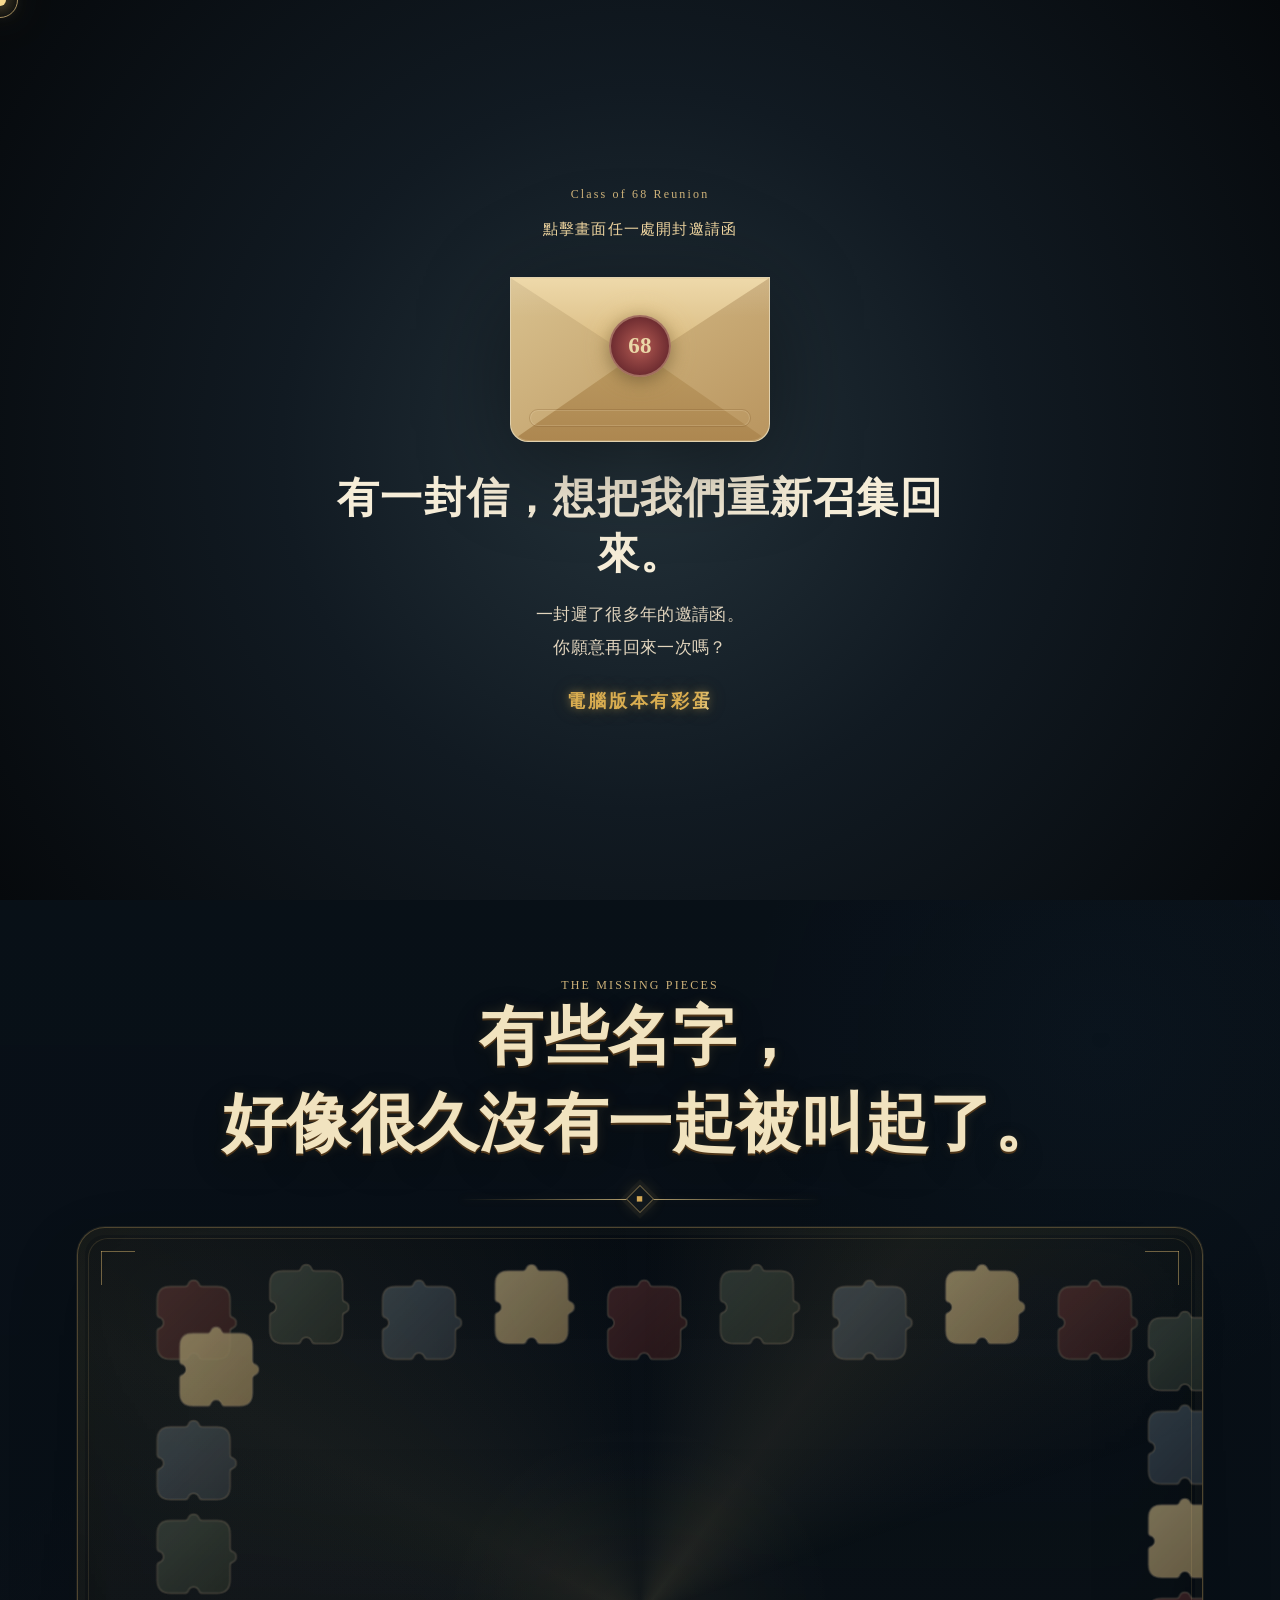
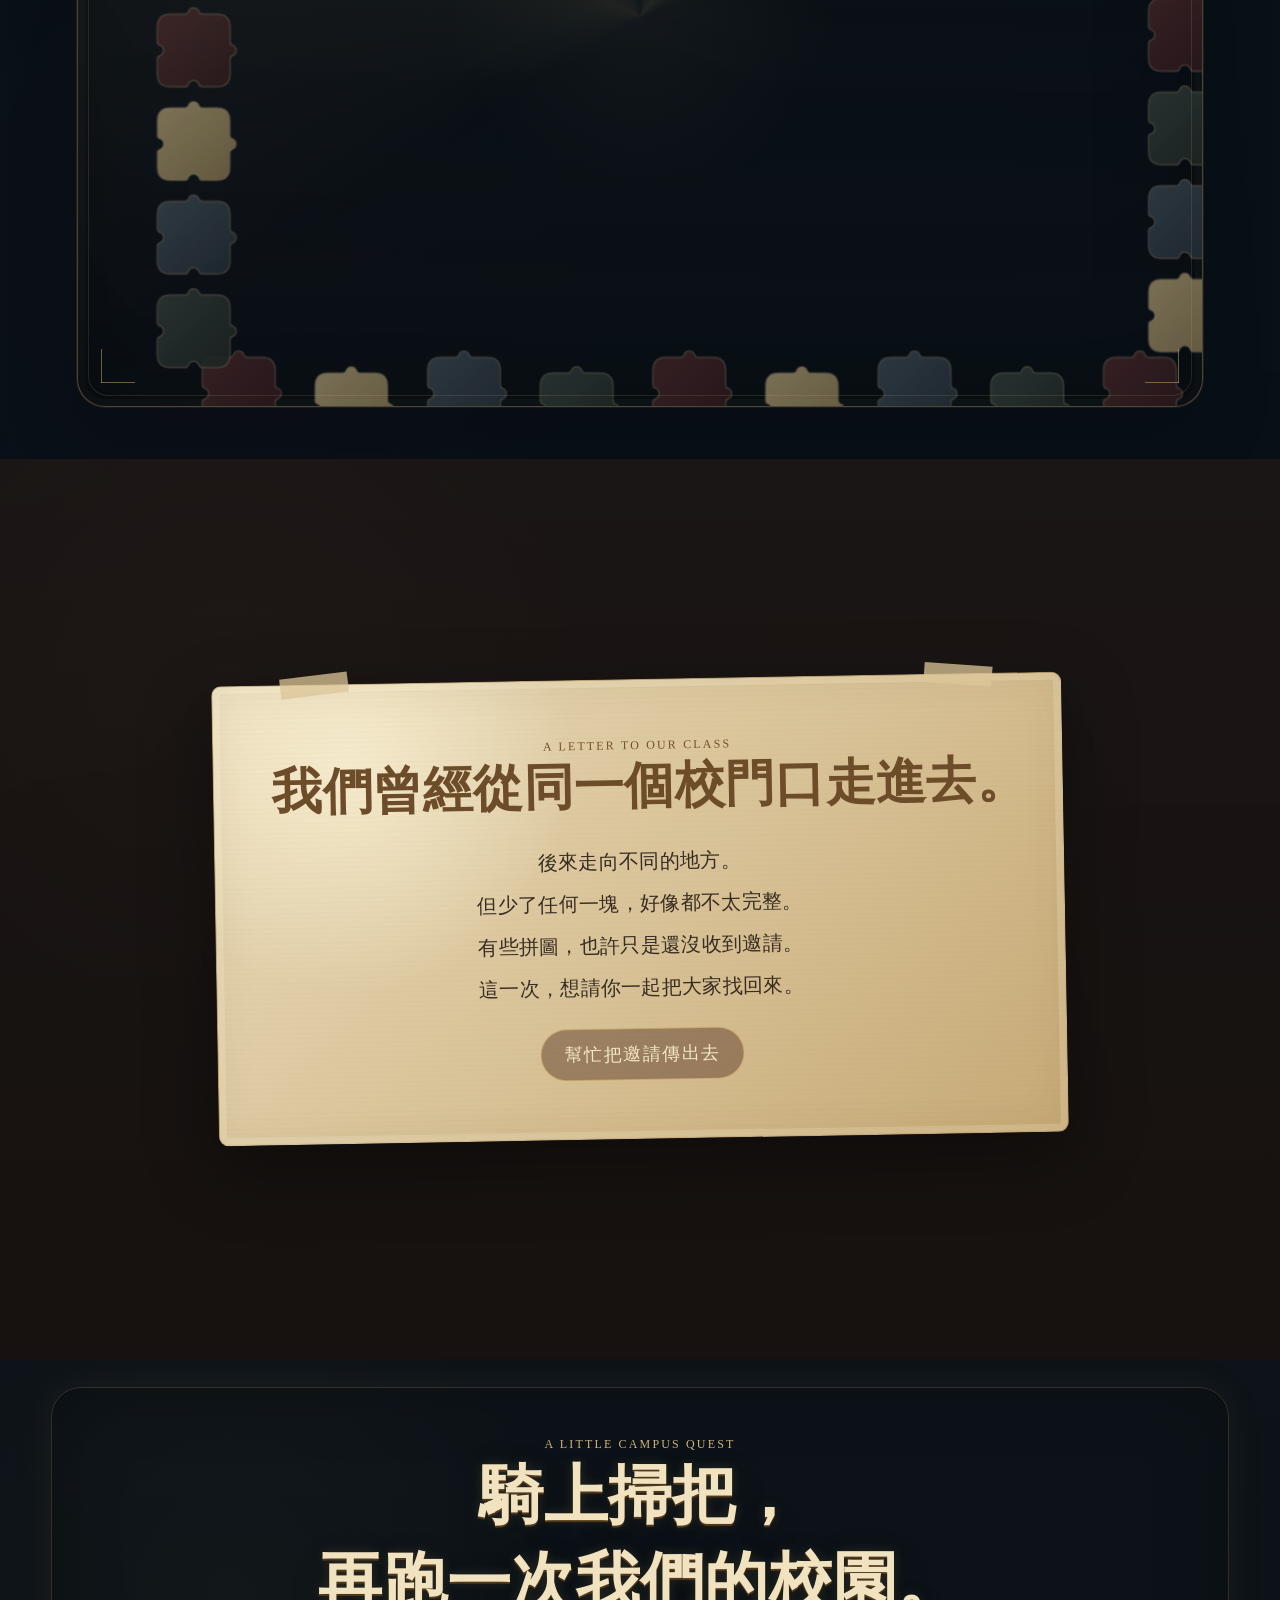
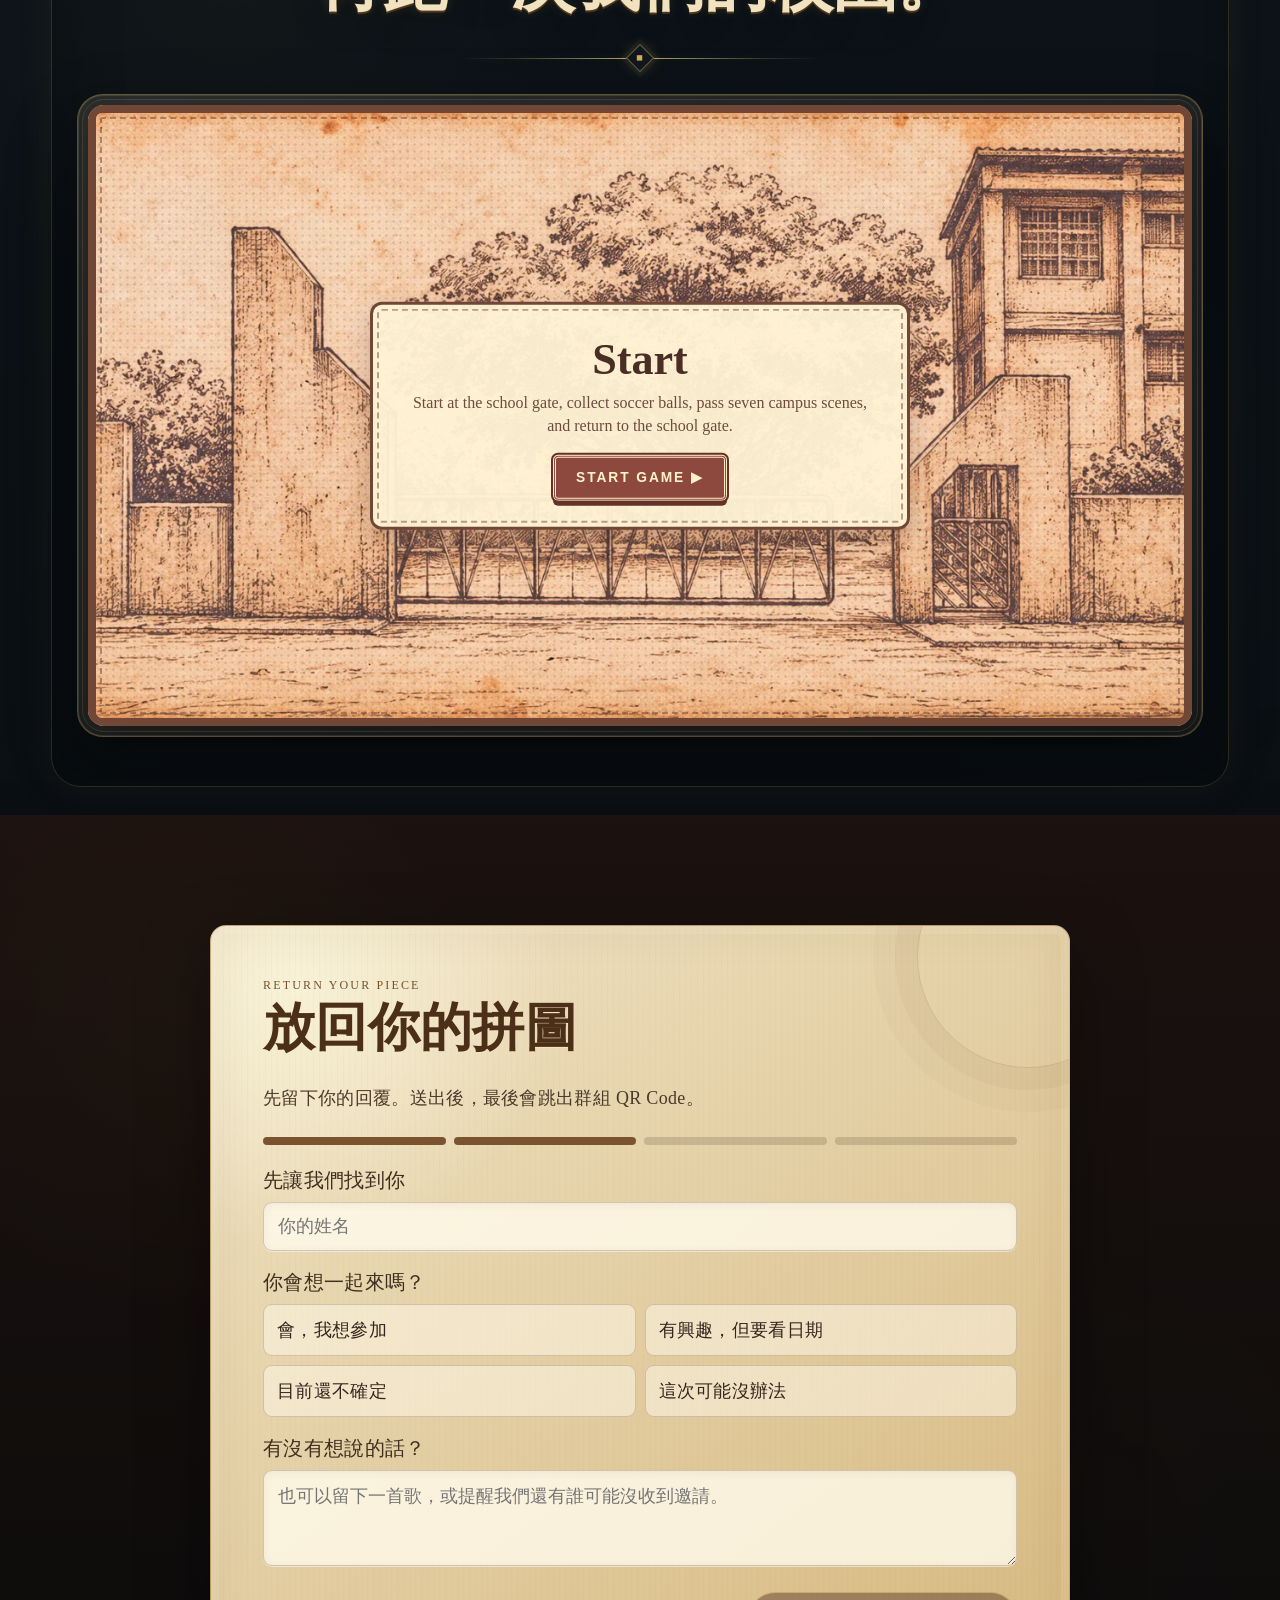
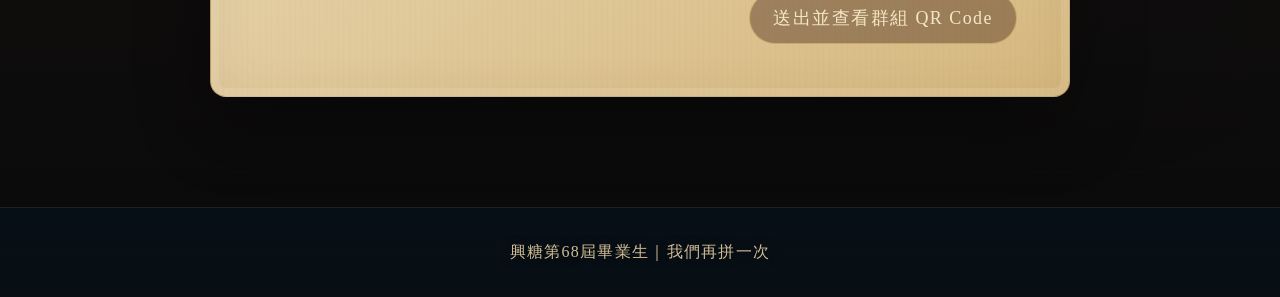
==== commit 7b95f7c5: "優化行動裝置體驗" ====
--- a/index.html
+++ b/index.html
@@ -3,7 +3,7 @@
 <head>
 <meta charset="UTF-8" />
 <meta name="viewport" content="width=device-width, initial-scale=1.0" />
-<title>興糖第68屆畢業生｜我們再拼一次・手機觸控修正版</title>
+<title>興糖第68屆畢業生 | 聚餐邀請</title>
 <style>
 :root{
   --bg:#081018;
@@ -160,7 +160,7 @@
   overflow:hidden;
 }
 .intro.hidden{opacity:0; visibility:hidden; pointer-events:none}
-.intro-inner{text-align:center; padding:28px; position:relative; z-index:2}
+.intro-inner{text-align:center; width:min(100%,720px); padding:28px; position:relative; z-index:2}
 .eyebrow{letter-spacing:.18em; font-size:12px; color:#cfb37a; font-family:var(--script-font)}
 .intro-burst{position:absolute; inset:0; pointer-events:none; z-index:4000; overflow:visible}
 .intro-note{
@@ -176,16 +176,19 @@
   100%{opacity:0; transform:translate(var(--spreadX, var(--tx, 0px)), var(--spreadY, var(--ty, 0px))) rotate(var(--rot,0deg)) scale(1.1)}
 }
 /* flying photos (used when opening the envelope) */
-.intro-photo{position:absolute;object-fit:cover;opacity:0;z-index:5;background:transparent;border-radius:0;box-shadow:none}
-.intro-photo.fly{animation:photoFly 1.8s ease-out forwards}
+.intro-photo{
+  position:absolute;object-fit:cover;opacity:0;z-index:5;background:transparent;border-radius:0;box-shadow:none;
+  contain:layout paint;backface-visibility:hidden;transform:translateZ(0);
+}
+.intro-photo.fly{
+  animation:photoFly 2s cubic-bezier(.16,.72,.24,1) forwards;
+  will-change:transform,opacity;
+}
 @keyframes photoFly{
-  0%{opacity:0; transform:translate(0px,0px) rotate(0deg) scale(.9)}
-  6%{opacity:1}
-  13%{transform:translate(var(--spreadX,0px), var(--spreadY,0px)) rotate(var(--rot,0deg)) scale(1)}
-  84%{transform:translate(var(--spreadX,0px), var(--spreadY,0px)) rotate(var(--rot,0deg)) scale(1); opacity:1}
-  90%{transform:translate(var(--convergeX,0px), var(--convergeY,0px)) rotate(calc(var(--rot,0deg) + 18deg)) scale(1.04)}
-  96%{transform:translate(var(--exitX,0px), var(--exitY,0px)) rotate(calc(var(--rot,0deg) + 36deg)) scale(.94); opacity:.6}
-  100%{transform:translate(var(--exitX,0px), calc(var(--exitY,0px) + 220px)); opacity:0}
+  0%{opacity:0;transform:translate3d(0,0,0) rotate(0deg) scale(.92)}
+  18%{opacity:1;transform:translate3d(var(--spreadX,0px),var(--spreadY,0px),0) rotate(var(--rot,0deg)) scale(1)}
+  82%{opacity:1;transform:translate3d(var(--spreadX,0px),var(--spreadY,0px),0) rotate(var(--rot,0deg)) scale(1)}
+  100%{opacity:0;transform:translate3d(var(--spreadX,0px),calc(var(--spreadY,0px) + 36px),0) rotate(var(--rot,0deg)) scale(.96)}
 }
 .envelope-wrap{
   width:280px; height:240px; margin:18px auto 10px; position:relative; cursor:pointer;
@@ -270,7 +273,7 @@
 .envelope-wrap.opened .letter{transform:translateX(-50%) translateY(-46px); opacity:1}
 .envelope-wrap.opened .seal{opacity:0; transform:translate(-50%,-50%) scale(.6)}
 @keyframes sealPulse{50%{box-shadow:0 4px 18px rgba(0,0,0,.35), 0 0 40px rgba(236,190,104,.82)}}
-.intro h1{font-weight:600; letter-spacing:.03em; font-size:clamp(28px,3.4vw,42px); margin:6px 0 12px}
+.intro h1{font-weight:600; letter-spacing:.03em; font-size:clamp(28px,3.4vw,42px); margin:6px 0 12px; overflow-wrap:anywhere}
 .intro p{color:#e2d5be; font-size:17px; line-height:1.9}
 .desktop-easter-egg{
   display:inline-block; position:relative; margin-top:8px;
@@ -435,15 +438,15 @@
 
 .piece{
   --piece-size:88px;
-  position:absolute; width:var(--piece-size); height:var(--piece-size);
-  transition:left .7s cubic-bezier(.2,.78,.2,1), top .7s cubic-bezier(.2,.78,.2,1),
-             transform .7s cubic-bezier(.2,.78,.2,1), filter .45s ease;
+  position:absolute; left:0; top:0; width:var(--piece-size); height:var(--piece-size);
+  transition:transform .7s cubic-bezier(.2,.78,.2,1),filter .45s ease;
+  contain:layout paint; will-change:transform;
   cursor:pointer; user-select:none;
 }
 .piece svg{width:100%; height:100%; overflow:visible; display:block}
 .piece .piece-shape{stroke:rgba(255,221,150,.82); stroke-width:2.2}
 .piece .piece-line{fill:none; stroke:rgba(88,56,22,.65); stroke-width:1.1}
-.piece .piece-text{font-size:clamp(7px,calc(var(--piece-size) * .115),10.5px); font-weight:700; letter-spacing:.01em; text-anchor:middle; dominant-baseline:middle; font-family:var(--hand-font); opacity:0; transition:opacity .35s ease}
+.piece .piece-text{font-size:clamp(9px,calc(var(--piece-size) * .15),14px); font-weight:800; letter-spacing:0; text-anchor:middle; dominant-baseline:middle; font-family:var(--hand-font); opacity:0; transition:opacity .35s ease}
 .piece.house-red .piece-shape{fill:url(#fillRed)}
 .piece.house-green .piece-shape{fill:url(#fillGreen)}
 .piece.house-blue .piece-shape{fill:url(#fillBlue)}
@@ -468,7 +471,7 @@
   content:""; position:absolute; inset:6px; border-radius:18px;
   box-shadow:0 0 18px rgba(247,209,122,.45); pointer-events:none;
 }
-.piece:hover{transform:scale(1.06) rotate(1deg) !important; z-index:40}
+.piece:hover{filter:brightness(1.08) drop-shadow(0 0 12px rgba(255,224,149,.45)); z-index:40}
 .piece.active{filter:drop-shadow(0 0 16px rgba(255,224,149,.98)) drop-shadow(0 14px 18px rgba(0,0,0,.36)); z-index:50}
 
 .story{
@@ -752,6 +755,7 @@
 .radio.active{background:rgba(255,248,231,.98); border-color:rgba(125,85,41,.55); box-shadow:0 0 0 2px rgba(241,205,131,.42)}
 .calendar-wrap{
   margin-top:18px; padding:18px; border-radius:14px; background:rgba(255,248,232,.62); border:1px solid rgba(120,83,39,.18); display:none;
+  scroll-margin-top:74px;
 }
 .calendar-wrap.show{display:block; animation:fadeUp .35s ease}
 @keyframes fadeUp{from{opacity:0; transform:translateY(10px)} to{opacity:1; transform:none}}
@@ -780,6 +784,33 @@
 .summary-box{padding:12px 14px; border-radius:12px; background:rgba(255,252,244,.8); border:1px solid rgba(120,83,39,.16)}
 .summary-box h5{margin:0 0 8px; font-size:18px; color:#6a4b2b}
 .summary-box p{margin:0; font-size:15px; color:#5c4735; line-height:1.7; min-height:40px}
+.meal-period{margin-top:18px}
+.meal-period > span{display:block; margin-bottom:9px; color:#412e1f; font-size:20px}
+.meal-options{display:grid; grid-template-columns:repeat(2,1fr); gap:9px}
+.meal-option{
+  display:flex; align-items:center; justify-content:center; gap:9px;
+  margin:0;
+  padding:13px; border:1px solid rgba(68,47,27,.2); border-radius:9px;
+  background:rgba(255,250,235,.5); color:#4c3828; cursor:pointer;
+  font-size:18px; transform:none;
+}
+.meal-option:hover{background:rgba(255,250,235,.82)}
+.meal-option:has(input:checked){
+  background:rgba(255,248,231,.98); border-color:rgba(125,85,41,.55);
+  box-shadow:0 0 0 2px rgba(241,205,131,.42);
+}
+.meal-option input,
+.meal-option input:focus{
+  appearance:none; -webkit-appearance:none; flex:0 0 18px;
+  width:18px; height:18px; margin:0; padding:0;
+  border:2px solid #8a6844; border-radius:50%;
+  background:#fffaf0; box-shadow:none; outline:none;
+}
+.meal-option input:checked{
+  border-color:#6d2f35;
+  background:radial-gradient(circle,#6d2f35 0 42%,#fffaf0 46%);
+}
+.meal-option:focus-within{outline:2px solid rgba(109,47,53,.24);outline-offset:2px}
 .form-actions{display:flex; justify-content:flex-end; margin-top:22px}
 footer{
   padding:34px 28px; text-align:center; color:#d0bd94; font-size:16px; letter-spacing:.08em;
@@ -813,6 +844,38 @@
 }
 .qr-actions{display:flex; gap:10px; justify-content:center; flex-wrap:wrap}
 
+.sprite-modal{
+  position:fixed; inset:0; z-index:8200; display:none; place-items:center; padding:18px;
+  background:rgba(5,9,13,.76); backdrop-filter:blur(8px);
+}
+.sprite-modal.show{display:grid; animation:spriteBackdropIn .22s ease-out}
+.sprite-card{
+  width:min(430px,calc(100vw - 32px)); position:relative; overflow:hidden;
+  padding:34px 28px 26px; text-align:center; color:#3f2c1c;
+  border:1px solid rgba(222,181,103,.62); border-radius:22px;
+  background:
+    radial-gradient(circle at 50% 0,rgba(255,250,218,.9),transparent 36%),
+    repeating-linear-gradient(0deg,rgba(100,67,31,.025) 0 1px,transparent 1px 5px),
+    linear-gradient(145deg,#f5e9cb,#d9ba7e);
+  box-shadow:0 28px 80px rgba(0,0,0,.46),inset 0 0 0 7px rgba(255,249,224,.18),inset 0 0 42px rgba(94,59,24,.09);
+  animation:spriteCardIn .34s cubic-bezier(.2,.8,.2,1);
+}
+.sprite-card::after{
+  content:""; position:absolute; inset:9px; border:1px solid rgba(114,74,32,.16);
+  border-radius:15px; pointer-events:none;
+}
+.sprite-message{margin:0 0 22px; color:#4b3828; font-size:18px; line-height:1.8; overflow-wrap:anywhere}
+.sprite-confirm{
+  position:relative; z-index:1; min-width:132px; padding:11px 22px; cursor:pointer;
+  border:1px solid rgba(104,65,26,.5); border-radius:999px;
+  color:#fff4d5; background:linear-gradient(180deg,#8c6030,#65401f);
+  box-shadow:0 7px 18px rgba(75,44,18,.22),inset 0 1px rgba(255,239,194,.28);
+  font:700 17px var(--hand-font); letter-spacing:.08em; transition:.25s;
+}
+.sprite-confirm:hover{transform:translateY(-2px); box-shadow:0 10px 24px rgba(75,44,18,.3),0 0 18px rgba(213,164,77,.2)}
+@keyframes spriteBackdropIn{from{opacity:0}to{opacity:1}}
+@keyframes spriteCardIn{from{opacity:0;transform:translateY(16px) scale(.96)}to{opacity:1;transform:none}}
+
 .memory-bottle .paper-roll h3{font-size:clamp(18px,2.2vw,24px)}
 
 /* Mobile browser hardening */
@@ -827,7 +890,7 @@
   z-index:8;padding:8px 12px;border-radius:999px;
   border:1px solid rgba(226,191,119,.34);
   background:rgba(9,15,20,.68);color:#ead6a4;
-  font-size:13px;line-height:1.3;white-space:nowrap;
+  font:700 13px/1.3 var(--hand-font);white-space:nowrap;cursor:pointer;
   box-shadow:0 0 16px rgba(221,177,93,.12);
 }
 body.modal-open{overflow:hidden;touch-action:none}
@@ -889,7 +952,7 @@
   nav{padding:12px 14px;gap:10px}
   nav .brand{font-size:13px;line-height:1.25;white-space:normal;max-width:62vw}
   nav a{font-size:14px;padding:8px 12px;white-space:nowrap}
-  .hero{min-height:100vh;padding-top:100px;padding-bottom:72px}
+  .hero{min-height:88svh;padding-top:94px;padding-bottom:38px}
   .hero-copy{width:100%;max-width:100%}
   .hero h1{font-size:clamp(38px,10.8vw,68px);line-height:1.1;margin:12px 0 20px}
   .hero-line{max-width:none}
@@ -901,10 +964,10 @@
   .section-title{margin-bottom:14px}
   .section-title h2{font-size:clamp(31px,9vw,46px);line-height:1.22}
   .section-title p{font-size:16px;line-height:1.75}
-  .puzzle-section{padding-top:54px;padding-bottom:28px}
+  .puzzle-section{padding-top:28px;padding-bottom:28px}
   .puzzle-stage{min-height:650px;margin-top:10px;border-radius:18px;overflow:hidden}
   .mobile-puzzle-tip{display:block}
-  .piece{will-change:left,top,transform;transition-duration:.52s}
+  .piece{will-change:transform;transition-duration:.52s}
   .piece .status{display:none}
 
   /* 手機改成 2 x 3，方便一次閱讀且不拉太長 */
@@ -949,8 +1012,13 @@
   .calendar-wrap{padding:12px}
   .calendar h4{font-size:20px}
   .date-cell{font-size:14px;border-radius:8px}
+  .days,.dates{gap:4px}
+  .date-cell{min-height:38px}
+  .intro-inner{padding:20px 18px}
+  .intro h1{font-size:clamp(25px,7.5vw,34px);line-height:1.38}
 
   .memory-modal{padding:12px}
+  .memory-modal,.qr-modal,.sprite-modal{backdrop-filter:none}
   .memory-card{width:min(94vw,420px);max-height:calc(100dvh - 24px);padding:22px 18px 18px;overflow:auto}
   .memory-card h3{font-size:30px;padding-right:36px}
   .memory-card p{font-size:18px;line-height:1.7}
@@ -1146,6 +1214,7 @@
     
   </div>
   <div class="puzzle-stage reveal" id="stage">
+    <button class="mobile-puzzle-tip" id="mobilePuzzleTip" type="button">點擊這裡，讓拼圖聚集</button>
   </div>
 </section>
 
@@ -1166,7 +1235,7 @@
     <h2>騎上掃把，<br>再跑一次我們的校園。</h2>
   </div>
   <div class="game-embed-wrap reveal">
-    <iframe class="game-embed-frame" src="campus_broomstick_webapp/index.html" title="校園掃把小遊戲" loading="eager" allow="fullscreen; autoplay"></iframe>
+    <iframe class="game-embed-frame" src="about:blank" data-src="campus_broomstick_webapp/index.html" title="校園掃把小遊戲" loading="lazy" allow="fullscreen; autoplay"></iframe>
   </div>
 </section>
 
@@ -1208,6 +1277,13 @@
           <p id="unavailableSummary">尚未選擇</p>
         </div>
       </div>
+      <div class="meal-period">
+        <span>偏好的聚餐時段</span>
+        <div class="meal-options">
+          <label class="meal-option"><input type="radio" name="mealPeriod" value="午餐">午餐</label>
+          <label class="meal-option"><input type="radio" name="mealPeriod" value="晚餐">晚餐</label>
+        </div>
+      </div>
     </div>
 
     <label>有沒有想說的話？</label>
@@ -1219,6 +1295,7 @@
       <input type="text" name="entry.1322254940" id="googleNameInput" />
       <input type="text" name="entry.860732180" id="googleIntentInput" />
       <input type="text" name="entry.380408636" id="googleAvailableInput" />
+      <input type="text" name="entry.332417583" id="googleMealInput" />
       <input type="text" name="entry.2031038670" id="googleUnavailableInput" />
       <input type="text" name="entry.1328561279" id="googleNoteInput" />
     </form>
@@ -1250,6 +1327,13 @@
     <div class="qr-actions">
       <button class="qr-btn" id="closeQrBtn">我知道了</button>
     </div>
+  </div>
+</div>
+
+<div class="sprite-modal" id="spriteModal" role="dialog" aria-modal="true" aria-describedby="spriteMessage">
+  <div class="sprite-card">
+    <p class="sprite-message" id="spriteMessage"></p>
+    <button class="sprite-confirm" id="closeSpriteModal">我知道了</button>
   </div>
 </div>
 
@@ -1297,7 +1381,31 @@
 const introBurst=document.getElementById('introBurst');
 const introToggle=document.getElementById('introToggle');
 const shareInvitationBtn=document.getElementById('shareInvitationBtn');
+const spriteModal=document.getElementById('spriteModal');
+const spriteMessage=document.getElementById('spriteMessage');
+const closeSpriteModal=document.getElementById('closeSpriteModal');
 let introOpening=false;
+
+const campusGameFrame=document.querySelector('.game-embed-frame');
+if(campusGameFrame && window.innerWidth>720){
+  campusGameFrame.src=campusGameFrame.dataset.src;
+}
+
+function showSpriteMessage(message){
+  spriteMessage.textContent=message;
+  spriteModal.classList.add('show');
+  document.body.classList.add('modal-open');
+  requestAnimationFrame(()=>closeSpriteModal.focus());
+}
+function hideSpriteMessage(){
+  spriteModal.classList.remove('show');
+  document.body.classList.remove('modal-open');
+  shareInvitationBtn.focus();
+}
+closeSpriteModal.addEventListener('click',hideSpriteMessage);
+spriteModal.addEventListener('click',event=>{
+  if(event.target===spriteModal) hideSpriteMessage();
+});
 
 shareInvitationBtn.addEventListener('click',async()=>{
   const invitationUrl='https://elec-0uq6.onrender.com/';
@@ -1316,34 +1424,47 @@
       copyField.remove();
       if(!copied) throw new Error('Copy failed');
     }
-    alert('已成功複製連結');
+    showSpriteMessage('已成功複製連結');
   }catch(error){
-    alert('無法自動複製，請手動複製：https://elec-0uq6.onrender.com/');
+    showSpriteMessage('無法自動複製，請手動複製：https://elec-0uq6.onrender.com/');
   }
 });
 
-function createFlyingLetters(){
-  // if photo set exists, fly photos; otherwise fall back to small notes
-  const photoFiles = [
-    "3920c648-212f-4de3-9310-a40dca2c459a.webp",
-    "a3e1c1ee-ab8e-46a0-9da4-a59629594efb.webp",
-    "ChatGPT Image 2026年6月11日 下午11_41_26 (1).webp",
-    "ChatGPT Image 2026年6月11日 下午11_41_27 (2).webp",
-    "ChatGPT Image 2026年6月11日 下午11_41_27 (3).webp",
-    "ChatGPT Image 2026年6月11日 下午11_41_27 (4).webp",
-    "ChatGPT Image 2026年6月11日 下午11_41_27 (5).webp",
-    "ChatGPT Image 2026年6月11日 下午11_41_28 (6).webp",
-    "ChatGPT Image 2026年6月11日 下午11_41_28 (7).webp",
-    "ChatGPT Image 2026年6月11日 下午11_41_28 (8).webp"
-  ];
-  const usePhotos = photoFiles && photoFiles.length;
-  const count = usePhotos ? photoFiles.length : (innerWidth <= 760 ? 10 : 18);
+const introPhotoFiles = [
+  "3920c648-212f-4de3-9310-a40dca2c459a.webp",
+  "a3e1c1ee-ab8e-46a0-9da4-a59629594efb.webp",
+  "ChatGPT Image 2026年6月11日 下午11_41_26 (1).webp",
+  "ChatGPT Image 2026年6月11日 下午11_41_27 (2).webp",
+  "ChatGPT Image 2026年6月11日 下午11_41_27 (3).webp",
+  "ChatGPT Image 2026年6月11日 下午11_41_27 (4).webp",
+  "ChatGPT Image 2026年6月11日 下午11_41_27 (5).webp",
+  "ChatGPT Image 2026年6月11日 下午11_41_28 (6).webp",
+  "ChatGPT Image 2026年6月11日 下午11_41_28 (7).webp",
+  "ChatGPT Image 2026年6月11日 下午11_41_28 (8).webp"
+];
+const introPhotoDisplayFiles=window.innerWidth<=720
+  ? introPhotoFiles.filter((_,index)=>index%2===0)
+  : introPhotoFiles;
+const introPhotoNodes=introPhotoDisplayFiles.map((file,index)=>{
+  const image=new Image();
+  image.className='intro-photo';
+  image.decoding='async';
+  image.loading='eager';
+  image.fetchPriority='high';
+  image.alt='';
+  image.dataset.index=index;
+  image.style.setProperty('--rot',`${(Math.random()*28-14).toFixed(1)}deg`);
+  image.style.animationDelay=`${index*20}ms`;
+  image.src=`assets/picofele/${encodeURIComponent(file)}`;
+  introBurst.appendChild(image);
+  if(image.decode) image.decode().catch(()=>{});
+  return image;
+});
+
+function layoutIntroPhotos(){
   const introRect = intro.getBoundingClientRect();
   const envRect = envelope.getBoundingClientRect();
-  let maxDuration = 0;
-  const spreadRadius = Math.min(window.innerWidth, window.innerHeight) * 0.45;
-  const convergeCenterX = Math.round(introRect.width/2);
-  const convergeCenterY = Math.round(introRect.height * 0.62);
+  if(introRect.width<100 || introRect.height<100) return;
   const landscape = introRect.width >= 720;
   const edgeGap = landscape ? 18 : 10;
   const photoSize = landscape
@@ -1364,97 +1485,30 @@
         const y = edgeY+(introRect.height-edgeY*2)*(row/4);
         return [side/introRect.width,y/introRect.height];
       });
-  for(let i=0;i<count;i++){
-    const rotation = Math.random()*28-14;
-    const delayMs = i*45;
-    const rot = `${rotation.toFixed(1)}deg`;
-    const delay = `${delayMs}ms`;
-    if(usePhotos){
-      const img=document.createElement('img');
-      img.className='intro-photo fly';
-      const fn = photoFiles[i % photoFiles.length];
-      img.src = `assets/picofele/${encodeURIComponent(fn)}`;
-      const size = Math.floor(photoSize);
-      img.style.width = `${size}px`;
-      img.style.height = `${size}px`;
-      img.style.borderRadius = '0';
-      img.style.boxShadow = 'none';
-      img.style.background = 'transparent';
-      img.alt = '';
-      // start from envelope center (inside envelope)
-      const startLeft = Math.round(envRect.left - introRect.left + (envRect.width/2) - (size/2));
-      const startTop = Math.round(envRect.top - introRect.top + (envRect.height/2) - (size/2));
-      img.style.left = `${startLeft}px`;
-      img.style.top = `${startTop}px`;
-      const [slotX,slotY] = photoSlots[i%photoSlots.length];
-      const targetLeft = slotX*introRect.width-size/2;
-      const targetTop = slotY*introRect.height-size/2;
-      const spreadX = Math.round(targetLeft-startLeft);
-      const spreadY = Math.round(targetTop-startTop);
-      // compute converge (to center-bottom) offset from start
-      const convergeX = Math.round(convergeCenterX - (size/2) - startLeft);
-      const convergeY = Math.round(convergeCenterY - (size/2) - startTop);
-      // compute exit (downwards offscreen)
-      const exitX = Math.round(convergeX + (Math.random()*2-1) * 120);
-      const exitY = Math.round((window.innerHeight - startTop) + 360);
-      img.style.setProperty('--spreadX', `${spreadX}px`);
-      img.style.setProperty('--spreadY', `${spreadY}px`);
-      img.style.setProperty('--convergeX', `${convergeX}px`);
-      img.style.setProperty('--convergeY', `${convergeY}px`);
-      img.style.setProperty('--exitX', `${exitX}px`);
-      img.style.setProperty('--exitY', `${exitY}px`);
-      img.style.setProperty('--rot', rot);
-      // make sure photo appears above envelope
-      img.style.zIndex = '4001';
-      // About 1.8s spread, 10s hold, then gather and leave.
-      const duration = 14000;
-      const totalDuration = duration+delayMs;
-      if(totalDuration > maxDuration) maxDuration = totalDuration;
-      img.style.animationDuration = `${duration}ms`;
-      img.style.animationDelay = delay;
-      img.style.animationTimingFunction = 'cubic-bezier(.2,.8,.25,1)';
-      introBurst.appendChild(img);
-      setTimeout(()=>img.remove(), totalDuration + 400);
-    } else {
-      const note=document.createElement('span');
-      note.className='intro-note fly';
-      // fallback start near envelope
-      const startLeft = Math.round(envRect.left - introRect.left + (envRect.width/2) - 32);
-      const startTop = Math.round(envRect.top - introRect.top + (envRect.height/2) - 22);
-      note.style.left=`${startLeft}px`;
-      note.style.top=`${startTop}px`;
-      // choose quadrant uniformly for notes as well
-      const quadrantN = Math.floor(Math.random() * 4);
-      const magXN = Math.floor(Math.random() * Math.floor(spreadRadius * 0.9));
-      const magYN = Math.floor(Math.random() * Math.floor(spreadRadius * 0.9) * (0.6 + Math.random() * 0.8));
-      let spreadX = magXN;
-      let spreadY = magYN;
-      if (quadrantN === 0) { spreadX = magXN; spreadY = magYN; }
-      else if (quadrantN === 1) { spreadX = -magXN; spreadY = magYN; }
-      else if (quadrantN === 2) { spreadX = -magXN; spreadY = -magYN; }
-      else { spreadX = magXN; spreadY = -magYN; }
-      const convergeX = Math.round(convergeCenterX - 32 - startLeft);
-      const convergeY = Math.round(convergeCenterY - 22 - startTop);
-      const exitX = Math.round(convergeX + (Math.random()*2-1) * 80);
-      const exitY = Math.round((window.innerHeight - startTop) + 360);
-      note.style.setProperty('--spreadX', `${spreadX}px`);
-      note.style.setProperty('--spreadY', `${spreadY}px`);
-      note.style.setProperty('--convergeX', `${convergeX}px`);
-      note.style.setProperty('--convergeY', `${convergeY}px`);
-      note.style.setProperty('--exitX', `${exitX}px`);
-      note.style.setProperty('--exitY', `${exitY}px`);
-      note.style.setProperty('--rot', `${(Math.random()*140-70).toFixed(1)}deg`);
-      note.style.animationDelay=delay;
-      note.style.zIndex='3100';
-      // slower fixed duration for notes, scaled 1.3x
-      const duration = Math.floor(7200 * 1.3);
-      if(duration > maxDuration) maxDuration = duration;
-      note.style.animationDuration = `${duration}ms`;
-      introBurst.appendChild(note);
-      setTimeout(()=>note.remove(),duration + 400);
-    }
-  }
-  return maxDuration;
+  introPhotoNodes.forEach((image,index)=>{
+    const size=Math.floor(photoSize);
+    const startLeft=Math.round(envRect.left-introRect.left+envRect.width/2-size/2);
+    const startTop=Math.round(envRect.top-introRect.top+envRect.height/2-size/2);
+    const [slotX,slotY]=photoSlots[index%photoSlots.length];
+    image.style.width=`${size}px`;
+    image.style.height=`${size}px`;
+    image.style.left=`${startLeft}px`;
+    image.style.top=`${startTop}px`;
+    image.style.setProperty('--spreadX',`${Math.round(slotX*introRect.width-size/2-startLeft)}px`);
+    image.style.setProperty('--spreadY',`${Math.round(slotY*introRect.height-size/2-startTop)}px`);
+  });
+}
+layoutIntroPhotos();
+let introPhotoResizeTimer=0;
+window.addEventListener('resize',()=>{
+  if(introOpening) return;
+  clearTimeout(introPhotoResizeTimer);
+  introPhotoResizeTimer=setTimeout(layoutIntroPhotos,160);
+},{passive:true});
+
+function createFlyingLetters(){
+  introPhotoNodes.forEach(image=>image.classList.add('fly'));
+  return 2180;
 }
 function openIntroEnvelope(){
   if(introOpening) return;
@@ -1463,7 +1517,7 @@
   envelope.classList.add('opened');
   const max = createFlyingLetters();
   // keep intro visible long enough for the photos to finish flying
-  const hideDelay = (max && !isNaN(max)) ? (max + 2000) : 16000;
+  const hideDelay = (max && !isNaN(max)) ? (max + 100) : 2300;
   setTimeout(()=>{ intro.classList.add('hidden'); introOpening=false; }, hideDelay);
 }
 if(introToggle){
@@ -1618,6 +1672,7 @@
 function layoutPieces(assembled){
   const rect=stage.getBoundingClientRect();
   const stageW=rect.width, stageH=rect.height;
+  if(stageW<100 || stageH<100 || !Number.isFinite(stageW) || !Number.isFinite(stageH)) return;
   const cols=window.innerWidth<=420?4:(window.innerWidth<=720?5:6);
   const rows=Math.ceil(names.length/cols);
   const overlap=window.innerWidth<=420?6:(window.innerWidth<=720?8:10);
@@ -1642,9 +1697,11 @@
     obj.target=[targetX,targetY];
     obj.el.style.transitionDelay=assembled?`${i*20}ms`:`${(pieces.length-i)*8}ms`;
     obj.el.style.setProperty('--piece-size',`${pieceW}px`);
-    obj.el.style.left=(assembled?targetX:scatterX)+'px';
-    obj.el.style.top=(assembled?targetY:scatterY)+'px';
-    obj.el.style.transform=assembled?'rotate(0deg) scale(1.08)':'rotate(0deg) scale(.94)';
+    const x=assembled?targetX:scatterX;
+    const y=assembled?targetY:scatterY;
+    obj.el.style.transform=assembled
+      ? `translate3d(${x}px,${y}px,0) rotate(0deg) scale(1.08)`
+      : `translate3d(${x}px,${y}px,0) rotate(0deg) scale(.94)`;
     obj.el.classList.toggle('assembled',assembled);
   });
 }
@@ -1654,24 +1711,39 @@
 function assemblePieces(){if(assembledState)return;assembledState=true;layoutPieces(true);}
 function scatterPieces(){if(!assembledState)return;assembledState=false;layoutPieces(false);}
 const coarsePointer=matchMedia('(pointer:coarse)').matches || 'ontouchstart' in window;
-if(coarsePointer){
-  stage.addEventListener('pointerup',()=>{assembledState=!assembledState;layoutPieces(assembledState);});
-  if('IntersectionObserver' in window){
-    const puzzleObserver=new IntersectionObserver(entries=>{
-      entries.forEach(entry=>{
-        if(entry.isIntersecting && entry.intersectionRatio>.28 && !assembledState){
-          assembledState=true;layoutPieces(true);
-        }
-      });
-    },{threshold:[.28,.55]});
-    puzzleObserver.observe(stage);
-  }
-}else{
+const mobilePuzzleTip=document.getElementById('mobilePuzzleTip');
+function updatePuzzleTip(){
+  if(!mobilePuzzleTip) return;
+  mobilePuzzleTip.textContent=assembledState?'點擊這裡，讓拼圖散開':'點擊這裡，讓拼圖聚集';
+}
+mobilePuzzleTip.addEventListener('click',event=>{
+  event.stopPropagation();
+  assembledState=!assembledState;
+  layoutPieces(assembledState);
+  updatePuzzleTip();
+});
+if(!coarsePointer){
   stage.addEventListener('mouseenter',assemblePieces);
   stage.addEventListener('mousemove',assemblePieces);
   stage.addEventListener('mouseleave',scatterPieces);
 }
-window.addEventListener('resize',()=>layoutPieces(assembledState));
+if('IntersectionObserver' in window){
+  const puzzleExitObserver=new IntersectionObserver(entries=>{
+    entries.forEach(entry=>{
+      if(!entry.isIntersecting || entry.intersectionRatio<.12){
+        scatterPieces();
+        updatePuzzleTip();
+      }
+    });
+  },{threshold:[0,.12,.35]});
+  puzzleExitObserver.observe(stage);
+}
+updatePuzzleTip();
+let puzzleResizeTimer=0;
+window.addEventListener('resize',()=>{
+  clearTimeout(puzzleResizeTimer);
+  puzzleResizeTimer=setTimeout(()=>layoutPieces(assembledState),180);
+},{passive:true});
 
 const storyMapZone=document.getElementById('storyMapZone');
 const storyFootprints=document.getElementById('storyFootprints');
@@ -1748,7 +1820,10 @@
 });
 
 document.addEventListener('keydown',e=>{
-  if(e.key==='Escape') closeMemoryModal();
+  if(e.key==='Escape'){
+    closeMemoryModal();
+    if(spriteModal.classList.contains('show')) hideSpriteMessage();
+  }
 });
 
 const radios=[...document.querySelectorAll('#intentGrid .radio')];
@@ -1816,34 +1891,42 @@
   document.getElementById('availableSummary').textContent = availableSet.size ? [...availableSet].sort().join('、') : '尚未選擇';
   document.getElementById('unavailableSummary').textContent = unavailableSet.size ? [...unavailableSet].sort().join('、') : '尚未選擇';
 }
-const now=new Date();
-let y=now.getFullYear(), m=now.getMonth();
-calendarsEl.appendChild(renderMonth(y,m));
-calendarsEl.appendChild(renderMonth(m===11?y+1:y, m===11?0:m+1));
+const calendarYear=new Date().getFullYear();
+calendarsEl.appendChild(renderMonth(calendarYear,6));
+calendarsEl.appendChild(renderMonth(calendarYear,7));
 refreshCalendarStates();
 
 const qrModal=document.getElementById('qrModal');
 function openQrModal(){qrModal.classList.add('show');document.body.classList.add('modal-open');}
 function closeQrModal(){qrModal.classList.remove('show');document.body.classList.remove('modal-open');}
-document.getElementById('finishBtn').addEventListener('pointerup',()=>{
+let formSubmitting=false;
+document.getElementById('finishBtn').addEventListener('click',()=>{
+  if(formSubmitting) return;
+  formSubmitting=true;
   const activeIntent = document.querySelector('#intentGrid .radio.active');
   const intentText = activeIntent ? activeIntent.textContent.trim() : '';
   const available = [...availableSet].sort().join('、');
   const unavailable = [...unavailableSet].sort().join('、');
+  const mealPeriod = document.querySelector('input[name="mealPeriod"]:checked')?.value || '';
   document.getElementById('googleNameInput').value = document.getElementById('nameInput').value.trim();
   document.getElementById('googleIntentInput').value = intentText;
   document.getElementById('googleAvailableInput').value = available;
+  document.getElementById('googleMealInput').value = mealPeriod;
   document.getElementById('googleUnavailableInput').value = unavailable;
   document.getElementById('googleNoteInput').value = document.getElementById('noteInput').value.trim();
-  document.getElementById('googleFormSubmit').submit();
   openQrModal();
+  setTimeout(()=>{
+    document.getElementById('googleFormSubmit').submit();
+    formSubmitting=false;
+  },80);
 });
-document.getElementById('closeQr').addEventListener('pointerup',closeQrModal);
-document.getElementById('closeQrBtn').addEventListener('pointerup',closeQrModal);
-qrModal.addEventListener('pointerup',e=>{ if(e.target===qrModal) closeQrModal(); });
+document.getElementById('closeQr').addEventListener('click',closeQrModal);
+document.getElementById('closeQrBtn').addEventListener('click',closeQrModal);
+qrModal.addEventListener('click',e=>{ if(e.target===qrModal) closeQrModal(); });
 
 function drawQrPlaceholder(){
   const canvas=document.getElementById('qrCanvas');
+  if(!canvas) return;
   const ctx=canvas.getContext('2d');
   const size=29;
   const cell=canvas.width/size;
@@ -1877,7 +1960,6 @@
   }
 }
 
-const campusGameFrame=document.querySelector('.game-embed-frame');
 let campusWheelDelta=0;
 let campusWheelFrame=0;
 window.addEventListener('message',event=>{
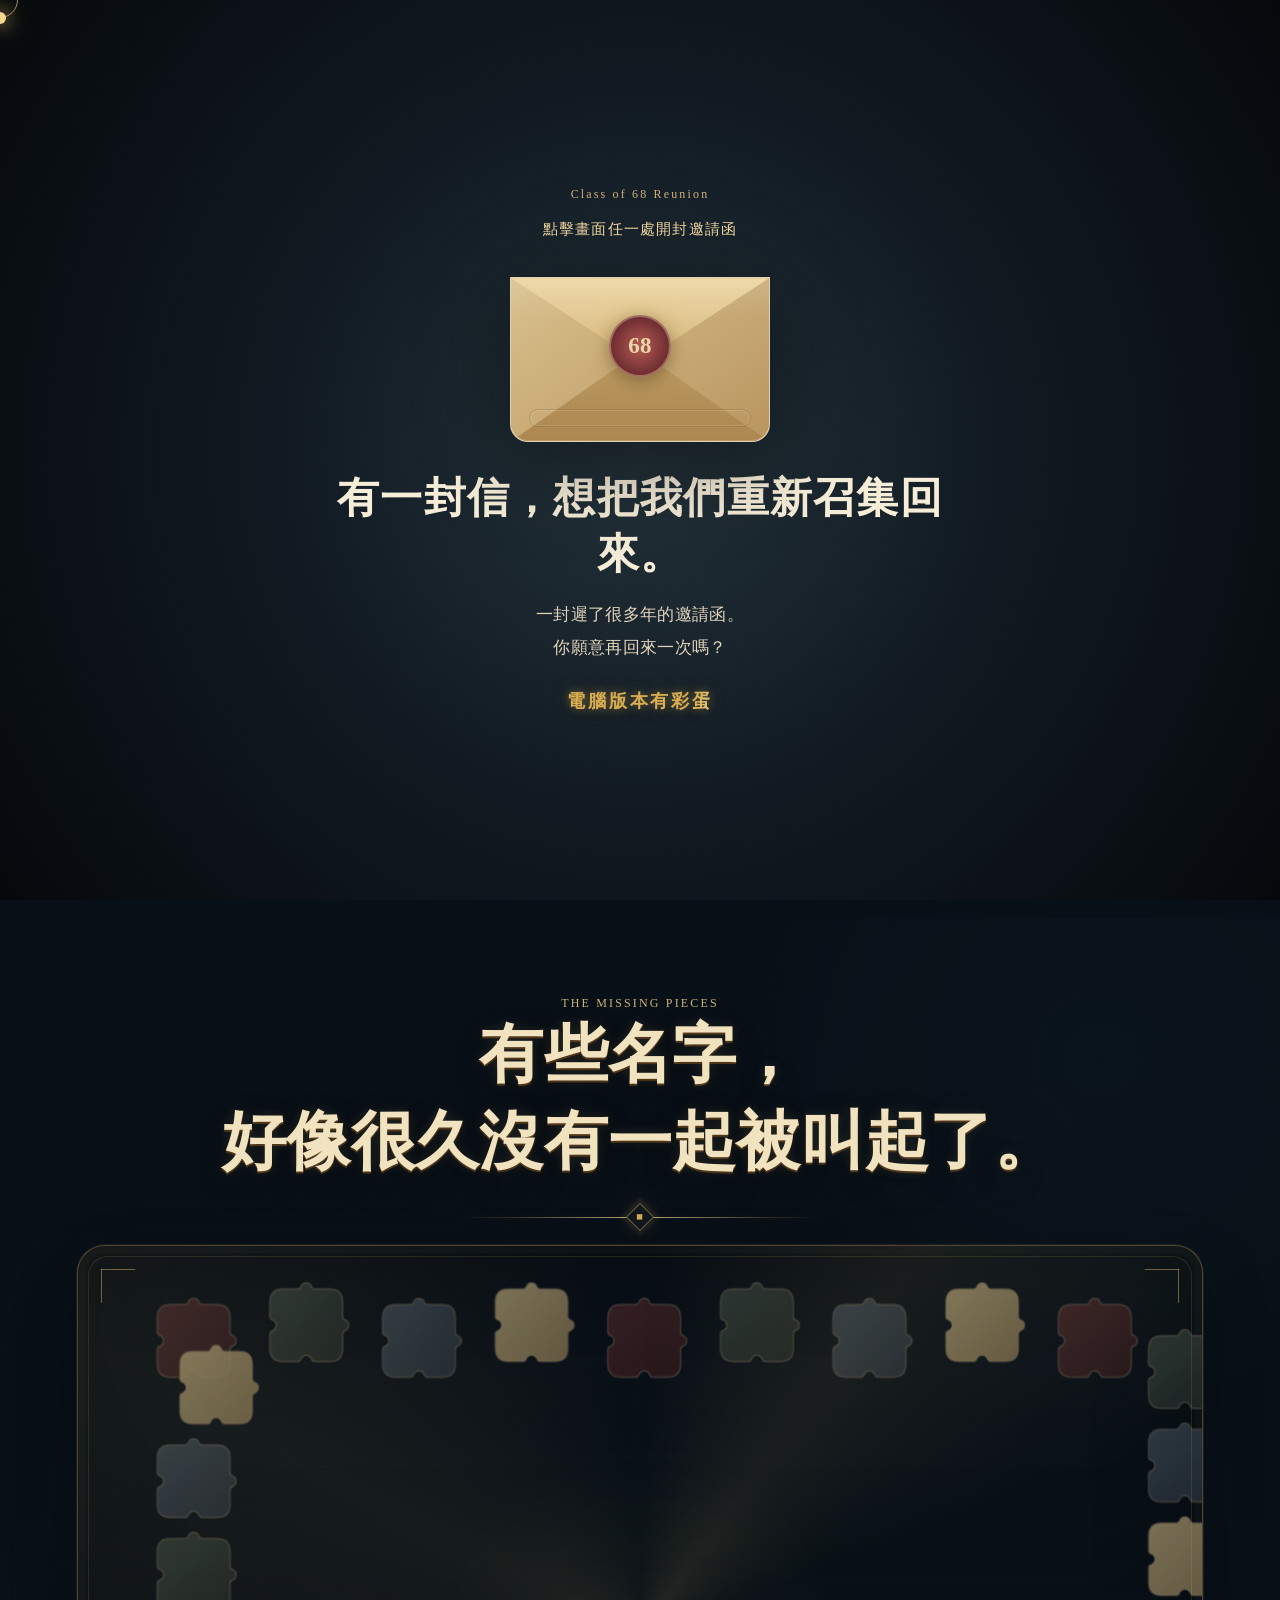
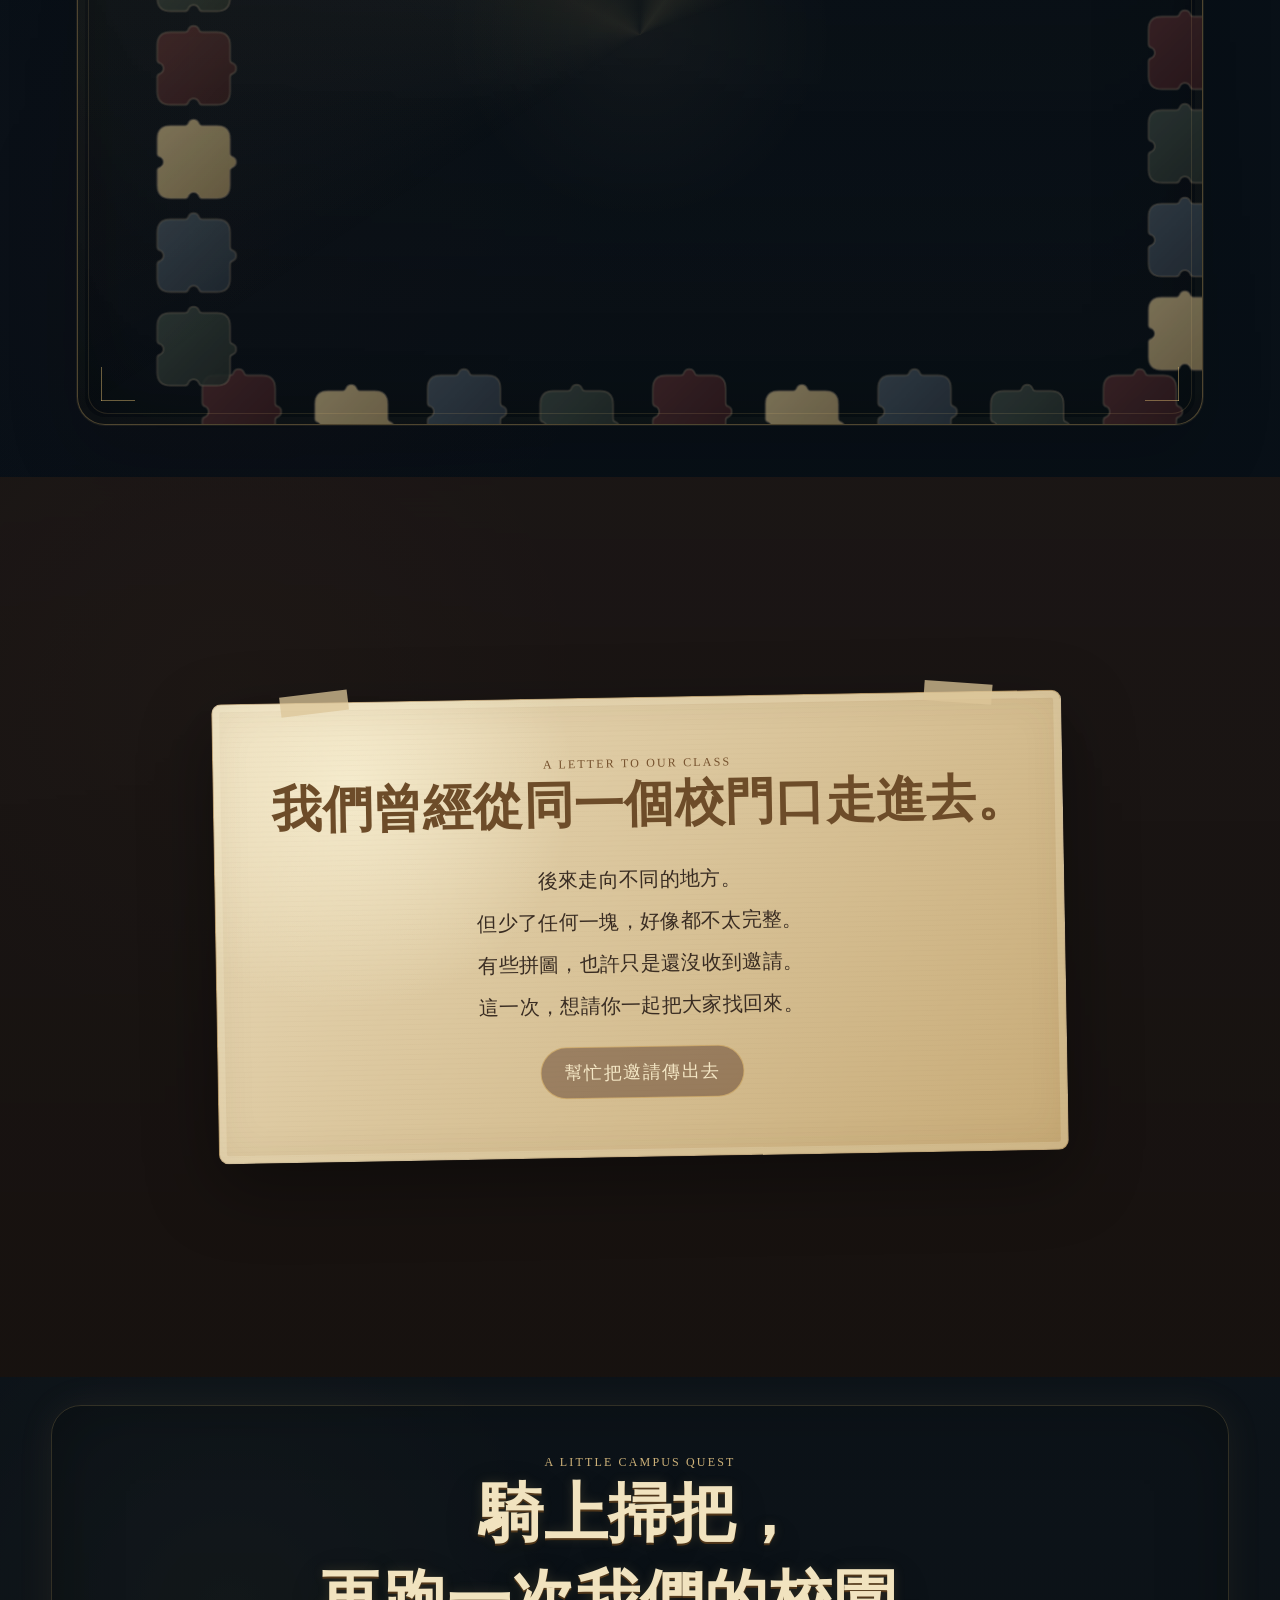
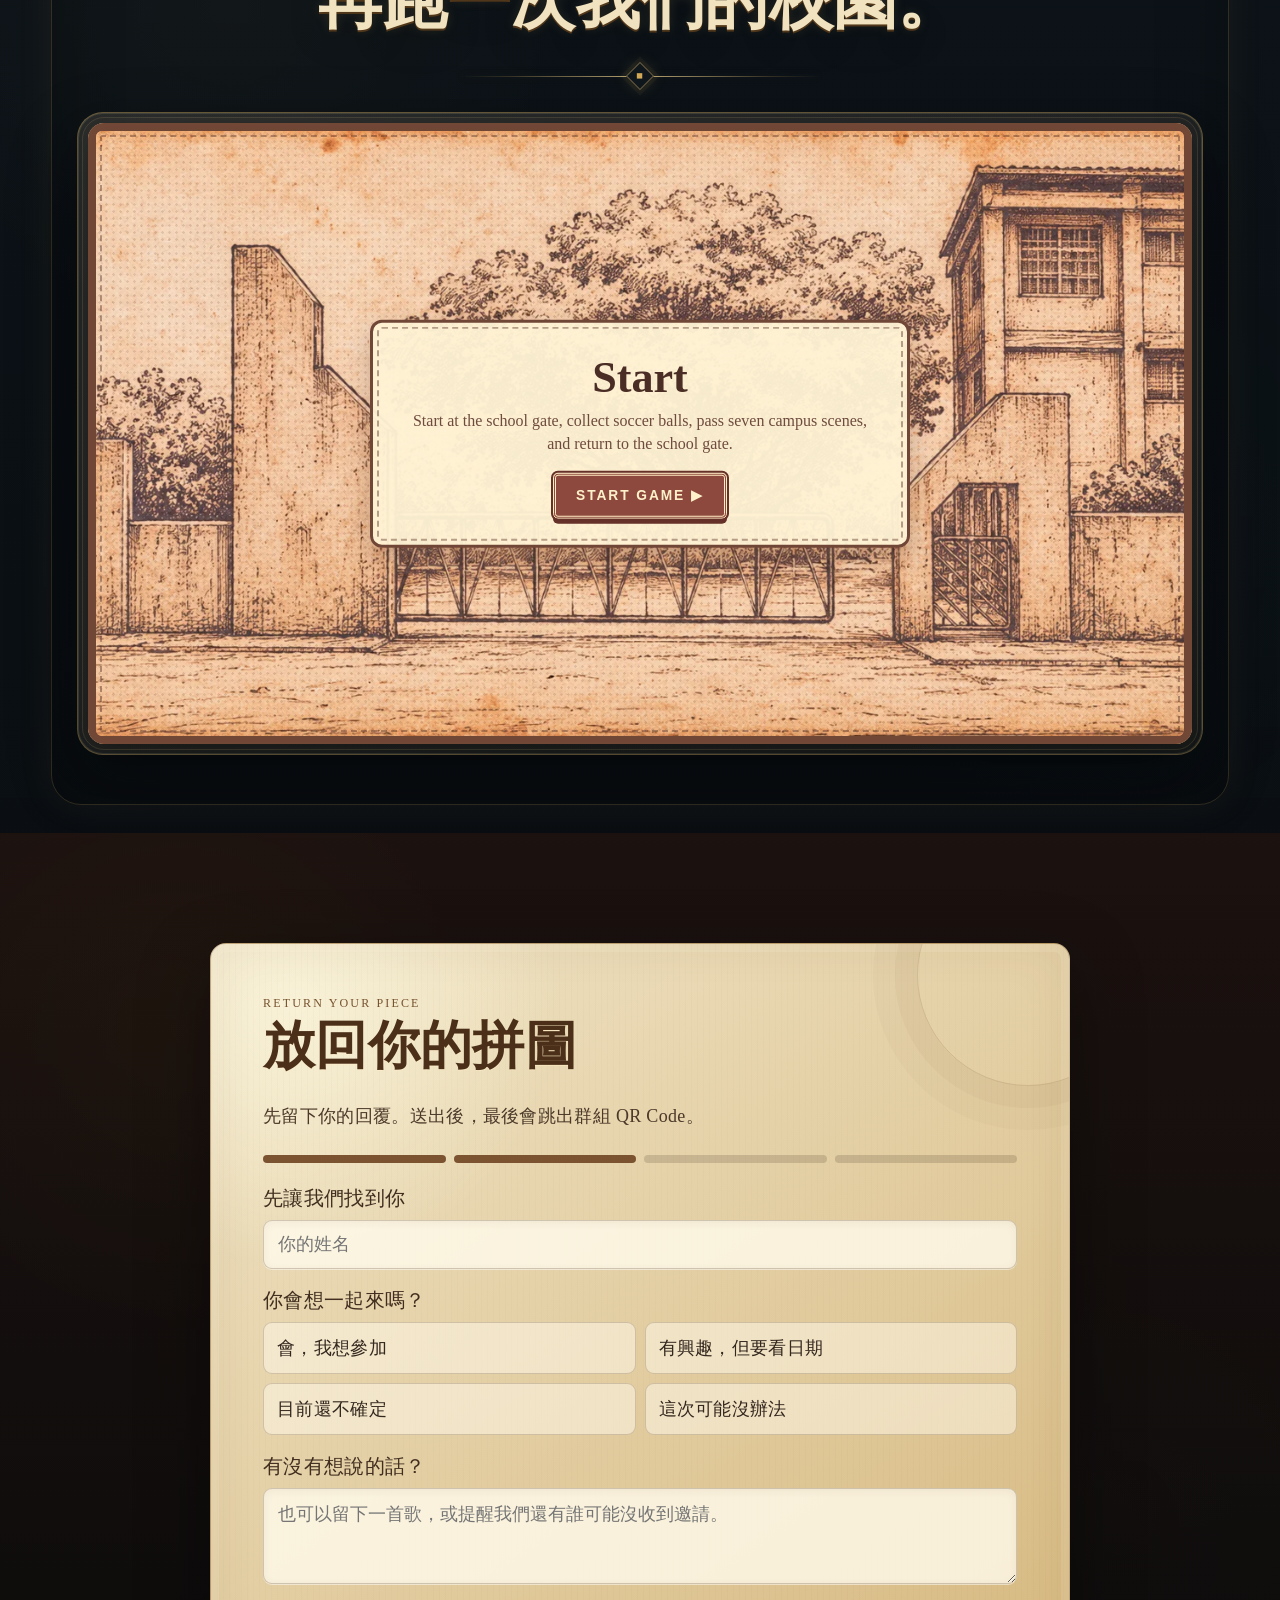
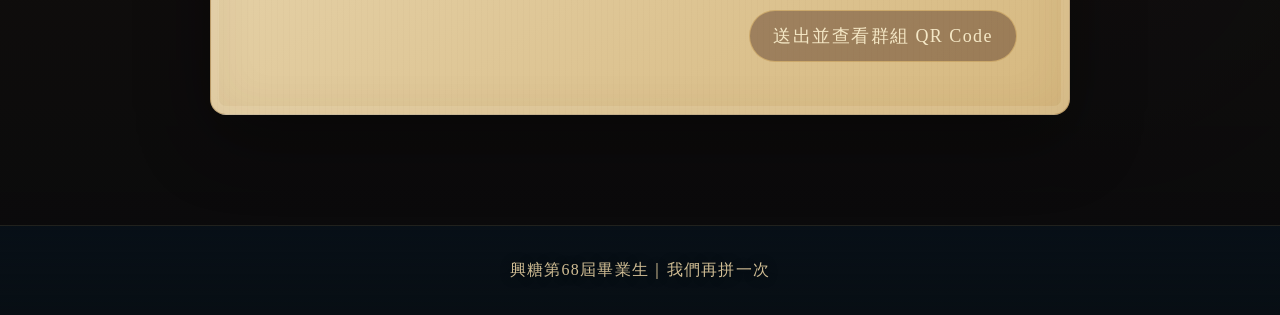
==== commit 8fe5849b: "Merge branch 'main' of https://github.com/y932004/EleC" ====
--- a/index.html
+++ b/index.html
@@ -3,7 +3,11 @@
 <head>
 <meta charset="UTF-8" />
 <meta name="viewport" content="width=device-width, initial-scale=1.0" />
+<<<<<<< HEAD
 <title>興糖第68屆畢業生 | 聚餐邀請</title>
+=======
+<title>興糖第68屆畢業生｜聚餐邀請函</title>
+>>>>>>> 079316c76bc98fb34a902a2ca96bef7726652850
 <style>
 :root{
   --bg:#081018;
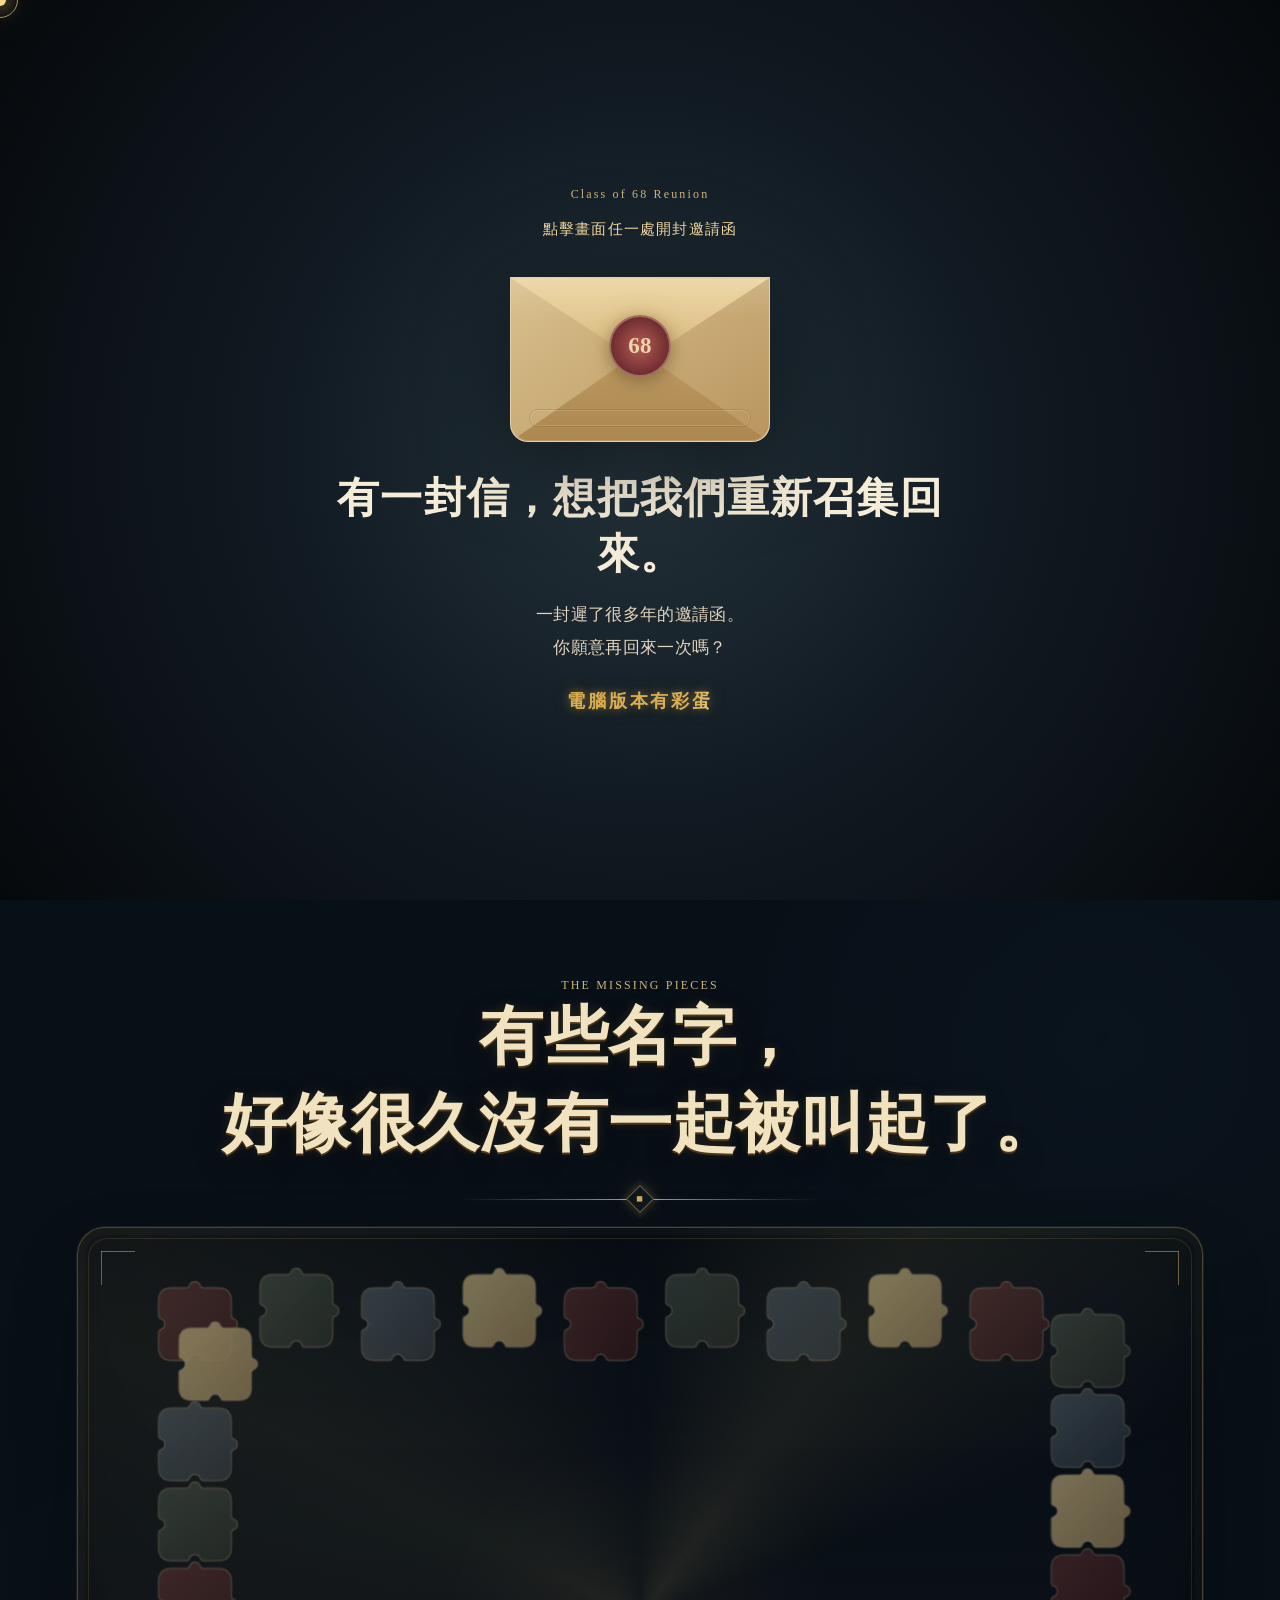
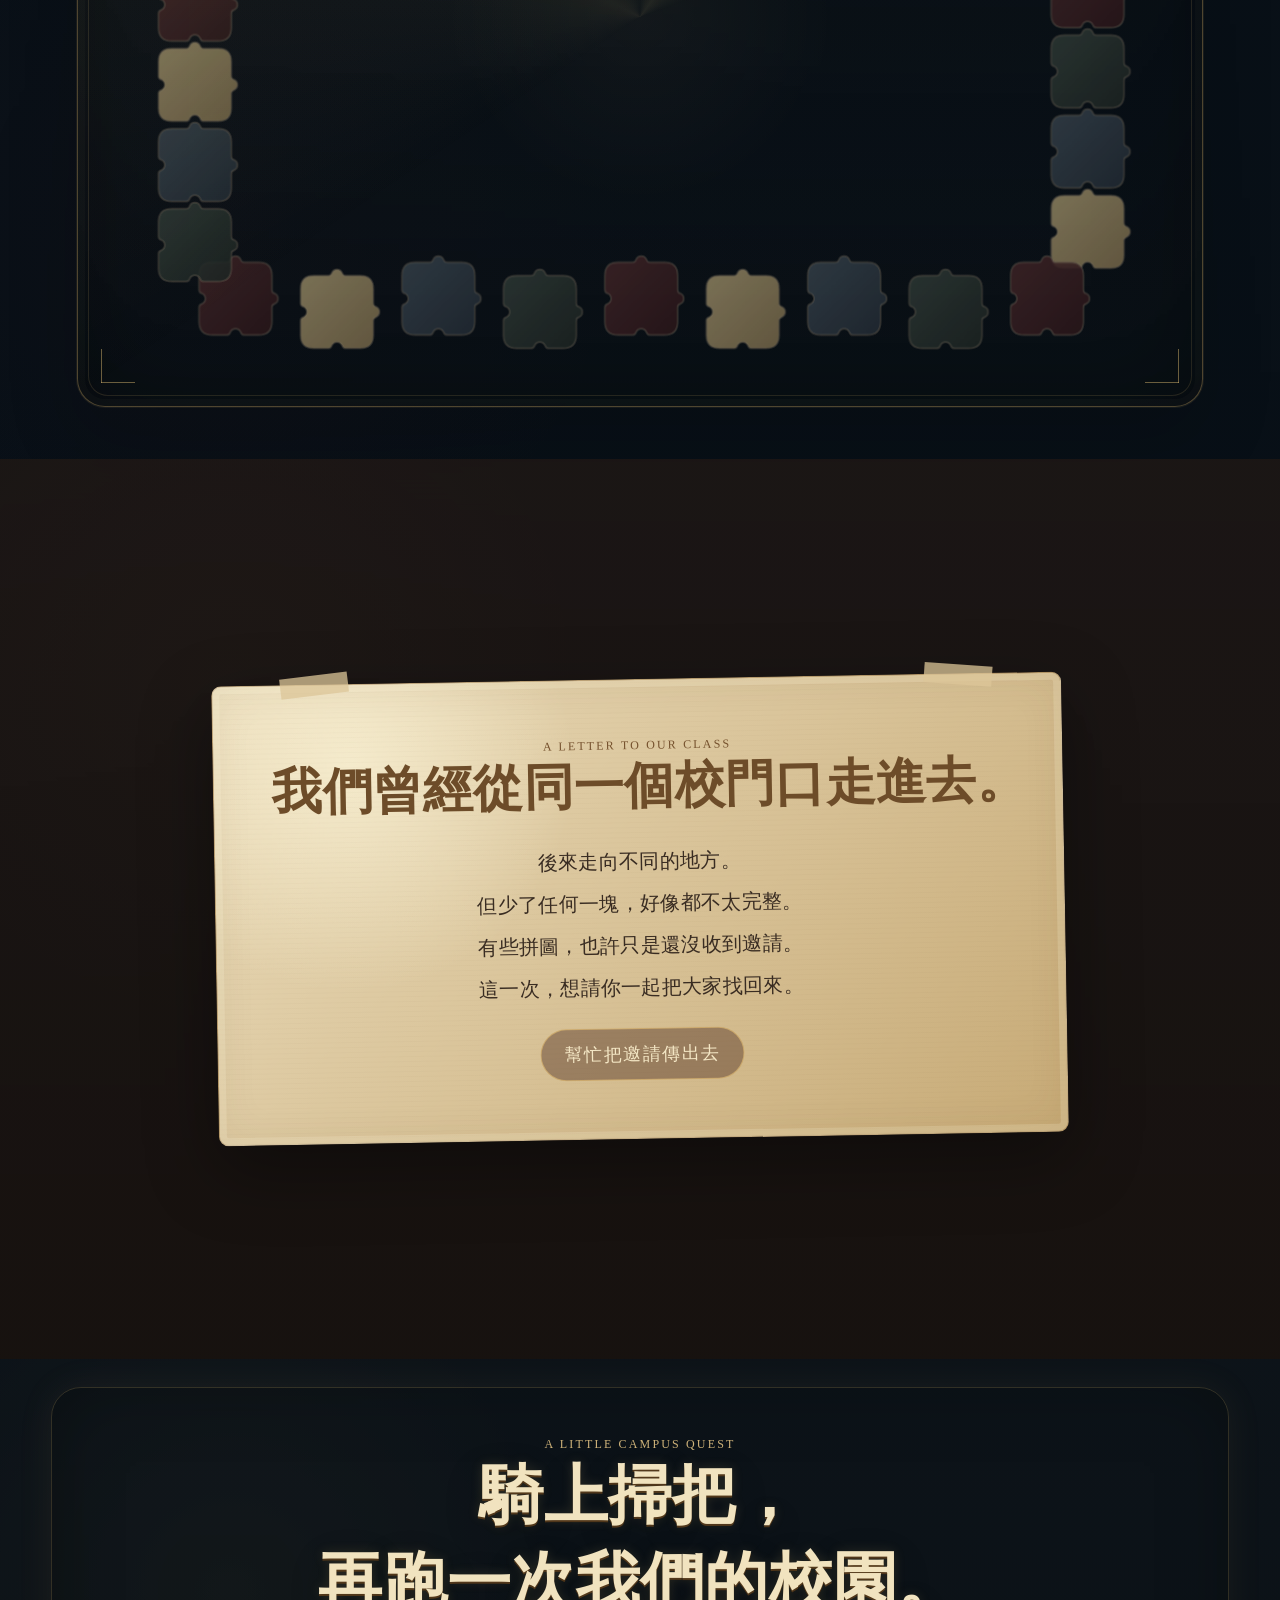
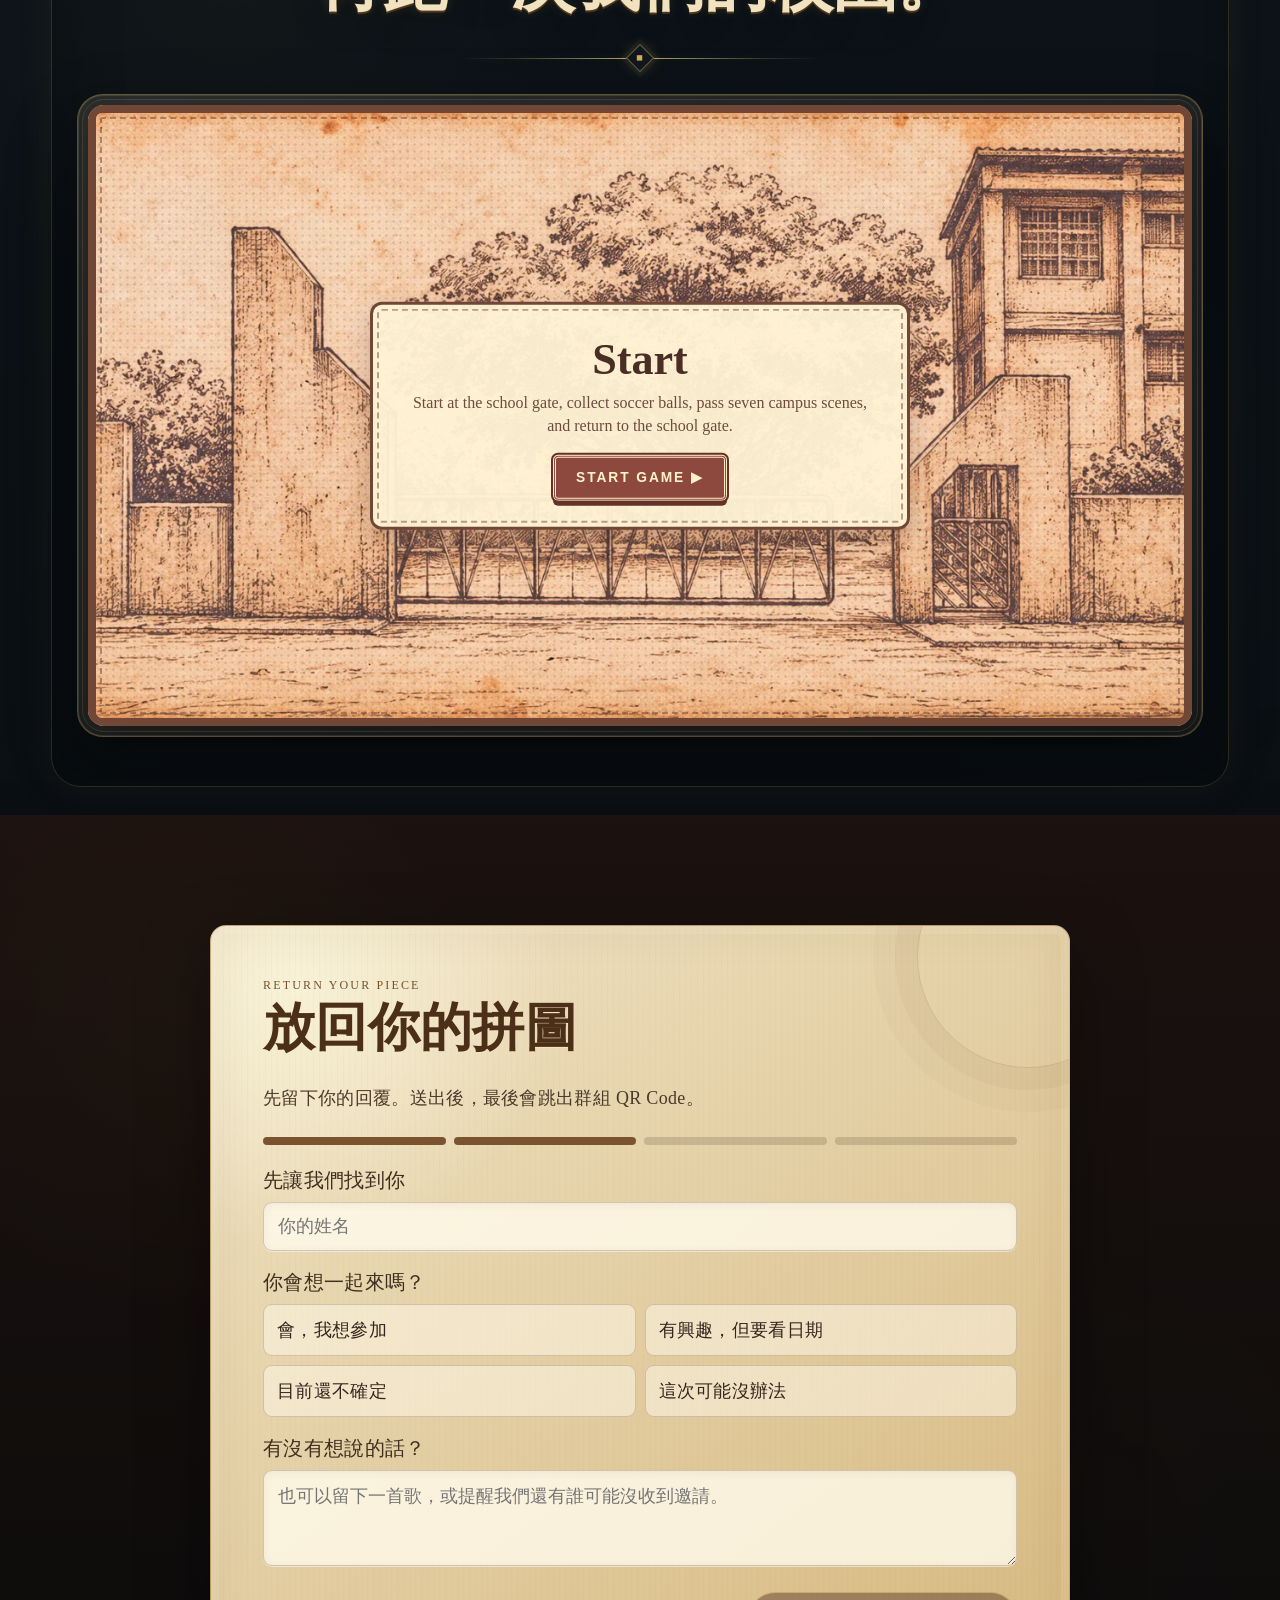
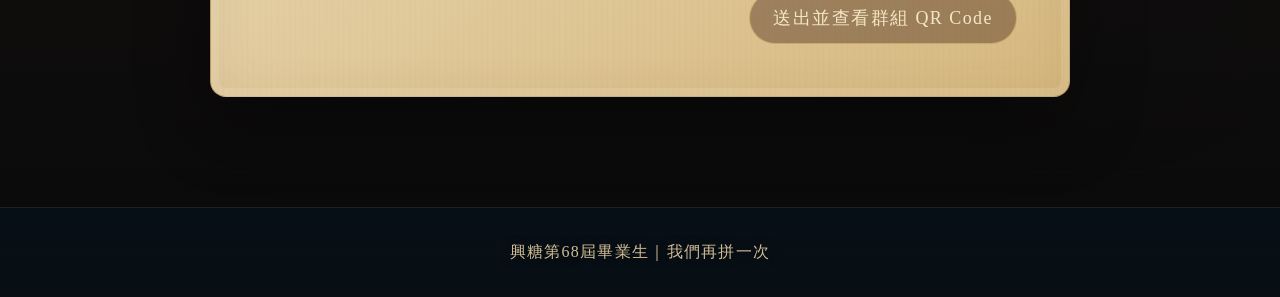
==== commit 812dcdfb: "優化手機介面" ====
--- a/index.html
+++ b/index.html
@@ -3,11 +3,7 @@
 <head>
 <meta charset="UTF-8" />
 <meta name="viewport" content="width=device-width, initial-scale=1.0" />
-<<<<<<< HEAD
 <title>興糖第68屆畢業生 | 聚餐邀請</title>
-=======
-<title>興糖第68屆畢業生｜聚餐邀請函</title>
->>>>>>> 079316c76bc98fb34a902a2ca96bef7726652850
 <style>
 :root{
   --bg:#081018;
@@ -183,14 +179,15 @@
 .intro-photo{
   position:absolute;object-fit:cover;opacity:0;z-index:5;background:transparent;border-radius:0;box-shadow:none;
   contain:layout paint;backface-visibility:hidden;transform:translateZ(0);
+  will-change:transform,opacity;
 }
 .intro-photo.fly{
   animation:photoFly 2s cubic-bezier(.16,.72,.24,1) forwards;
-  will-change:transform,opacity;
 }
 @keyframes photoFly{
-  0%{opacity:0;transform:translate3d(0,0,0) rotate(0deg) scale(.92)}
-  18%{opacity:1;transform:translate3d(var(--spreadX,0px),var(--spreadY,0px),0) rotate(var(--rot,0deg)) scale(1)}
+  0%{opacity:.92;transform:translate3d(0,0,0) rotate(0deg) scale(.92)}
+  8%{opacity:1}
+  18%{transform:translate3d(var(--spreadX,0px),var(--spreadY,0px),0) rotate(var(--rot,0deg)) scale(1)}
   82%{opacity:1;transform:translate3d(var(--spreadX,0px),var(--spreadY,0px),0) rotate(var(--rot,0deg)) scale(1)}
   100%{opacity:0;transform:translate3d(var(--spreadX,0px),calc(var(--spreadY,0px) + 36px),0) rotate(var(--rot,0deg)) scale(.96)}
 }
@@ -771,13 +768,13 @@
 }
 .mode-btn.active{background:#6d2f35; color:#f6edd9; border-color:#6d2f35}
 .calendar-note{font-size:15px; color:#5a4634; line-height:1.6}
-.calendars{display:grid; grid-template-columns:repeat(2,1fr); gap:14px}
-.calendar{background:rgba(255,252,244,.9); border:1px solid rgba(120,83,39,.16); border-radius:12px; padding:14px}
+.calendars{display:grid; grid-template-columns:repeat(2,minmax(0,1fr)); gap:14px; min-width:0}
+.calendar{min-width:0; background:rgba(255,252,244,.9); border:1px solid rgba(120,83,39,.16); border-radius:12px; padding:14px}
 .calendar h4{margin:0 0 12px; font-size:24px; color:#6a4b2b}
-.days,.dates{display:grid; grid-template-columns:repeat(7,1fr); gap:6px}
+.days,.dates{display:grid; grid-template-columns:repeat(7,minmax(0,1fr)); gap:6px; min-width:0}
 .days span{text-align:center; font-size:14px; color:#72553a; letter-spacing:.03em; padding:4px 0}
 .date-cell{
-  aspect-ratio:1; border-radius:10px; border:1px solid rgba(120,83,39,.12);
+  width:100%; min-width:0; padding:0; aspect-ratio:1; border-radius:10px; border:1px solid rgba(120,83,39,.12);
   background:rgba(255,255,255,.7); display:grid; place-items:center; font-size:15px; cursor:pointer; transition:.2s; color:#473426; font-family:var(--hand-font);
 }
 .date-cell.off{background:transparent; border:none; cursor:default}
@@ -884,6 +881,14 @@
 
 /* Mobile browser hardening */
 html,body{width:100%;max-width:100%;overscroll-behavior-x:none}
+html.viewport-zooming{scroll-behavior:auto}
+html.viewport-zooming *{
+  animation-play-state:paused!important;
+}
+html.viewport-zooming .piece{
+  transition:none!important;
+  will-change:auto;
+}
 button,a,.radio,.date-cell,.memory-bottle,.envelope-wrap,.puzzle-stage{
   -webkit-tap-highlight-color:transparent;
   touch-action:manipulation;
@@ -951,6 +956,8 @@
 
 @media (max-width:720px){
   body{overflow-x:hidden}
+  html.viewport-zooming .magic-bg,
+  html.viewport-zooming .desk-doodles{visibility:hidden}
   section{padding:74px 16px;min-height:auto}
 
   nav{padding:12px 14px;gap:10px}
@@ -1017,7 +1024,8 @@
   .calendar h4{font-size:20px}
   .date-cell{font-size:14px;border-radius:8px}
   .days,.dates{gap:4px}
-  .date-cell{min-height:38px}
+  .calendar{padding:10px}
+  .date-cell{min-height:0}
   .intro-inner{padding:20px 18px}
   .intro h1{font-size:clamp(25px,7.5vw,34px);line-height:1.38}
 
@@ -1153,6 +1161,9 @@
   box-shadow:0 16px 38px rgba(0,0,0,.28);
 }
 @media (max-width:720px){
+  .game-embed-section{display:none}
+}
+@media (pointer:coarse) and (max-height:600px) and (max-width:900px){
   .game-embed-section{display:none}
 }
 
@@ -1384,6 +1395,7 @@
 const envelope=document.getElementById('envelope');
 const introBurst=document.getElementById('introBurst');
 const introToggle=document.getElementById('introToggle');
+const introTapLayer=document.querySelector('.intro-tap-layer');
 const shareInvitationBtn=document.getElementById('shareInvitationBtn');
 const spriteModal=document.getElementById('spriteModal');
 const spriteMessage=document.getElementById('spriteMessage');
@@ -1391,7 +1403,9 @@
 let introOpening=false;
 
 const campusGameFrame=document.querySelector('.game-embed-frame');
-if(campusGameFrame && window.innerWidth>720){
+const compactTouchDevice=matchMedia('(pointer:coarse)').matches
+  && Math.min(screen.width,screen.height)<=600;
+if(campusGameFrame && window.innerWidth>720 && !compactTouchDevice){
   campusGameFrame.src=campusGameFrame.dataset.src;
 }
 
@@ -1454,7 +1468,7 @@
   image.className='intro-photo';
   image.decoding='async';
   image.loading='eager';
-  image.fetchPriority='high';
+  image.fetchPriority=index<4?'high':'auto';
   image.alt='';
   image.dataset.index=index;
   image.style.setProperty('--rot',`${(Math.random()*28-14).toFixed(1)}deg`);
@@ -1504,8 +1518,13 @@
 }
 layoutIntroPhotos();
 let introPhotoResizeTimer=0;
+let introLayoutWidth=document.documentElement.clientWidth;
 window.addEventListener('resize',()=>{
   if(introOpening) return;
+  if(window.visualViewport && Math.abs(window.visualViewport.scale-1)>.01) return;
+  const nextWidth=document.documentElement.clientWidth;
+  if(Math.abs(nextWidth-introLayoutWidth)<2) return;
+  introLayoutWidth=nextWidth;
   clearTimeout(introPhotoResizeTimer);
   introPhotoResizeTimer=setTimeout(layoutIntroPhotos,160);
 },{passive:true});
@@ -1522,7 +1541,11 @@
   const max = createFlyingLetters();
   // keep intro visible long enough for the photos to finish flying
   const hideDelay = (max && !isNaN(max)) ? (max + 100) : 2300;
-  setTimeout(()=>{ intro.classList.add('hidden'); introOpening=false; }, hideDelay);
+  setTimeout(()=>{
+    intro.classList.add('hidden');
+    introPhotoNodes.forEach(image=>image.style.willChange='auto');
+    introOpening=false;
+  }, hideDelay);
 }
 if(introToggle){
   introToggle.addEventListener('change',()=>{
@@ -1533,6 +1556,10 @@
 function handleIntroTouch(event){
   if(event && event.cancelable) event.preventDefault();
   openIntroEnvelope();
+}
+if(introTapLayer){
+  introTapLayer.addEventListener('pointerdown',handleIntroTouch);
+  introTapLayer.addEventListener('click',event=>event.preventDefault());
 }
 [envelope,openBtn].filter(Boolean).forEach(el=>{
   el.addEventListener('click',openIntroEnvelope);
@@ -1566,8 +1593,9 @@
 
 const cursor=document.getElementById('cursor'),ring=document.getElementById('cursorRing');
 let rx=0,ry=0,mx=0,my=0,lastTrail=0;
+const useCustomCursor=matchMedia('(pointer:fine)').matches && innerWidth>760;
 window.addEventListener('mousemove',e=>{
-  if(matchMedia('(pointer:coarse)').matches) return;
+  if(!useCustomCursor) return;
   mx=e.clientX; my=e.clientY;
   cursor.style.left=mx+'px'; cursor.style.top=my+'px';
   const now=Date.now();
@@ -1581,6 +1609,7 @@
   }
 });
 function follow(){
+  if(!useCustomCursor) return;
   rx+=(mx-rx)*.12; ry+=(my-ry)*.12;
   ring.style.left=rx+'px'; ring.style.top=ry+'px';
   requestAnimationFrame(follow);
@@ -1694,8 +1723,9 @@
   pieces.forEach((obj,i)=>{
     const row=Math.floor(i/cols);
     const col=i%cols;
-    const scatterX=(obj.scatter[0]/100)*stageW;
-    const scatterY=(obj.scatter[1]/100)*stageH;
+    const scatterPadding=8;
+    const scatterX=scatterPadding+(obj.scatter[0]/100)*Math.max(0,stageW-pieceW-scatterPadding*2);
+    const scatterY=scatterPadding+(obj.scatter[1]/100)*Math.max(0,stageH-pieceW-scatterPadding*2);
     const targetX=startX+col*(pieceW-overlap);
     const targetY=startY+row*(pieceW-overlap);
     obj.target=[targetX,targetY];
@@ -1744,10 +1774,33 @@
 }
 updatePuzzleTip();
 let puzzleResizeTimer=0;
+let puzzleLayoutWidth=document.documentElement.clientWidth;
 window.addEventListener('resize',()=>{
+  if(window.visualViewport && Math.abs(window.visualViewport.scale-1)>.01) return;
+  const nextWidth=document.documentElement.clientWidth;
+  if(Math.abs(nextWidth-puzzleLayoutWidth)<2) return;
+  puzzleLayoutWidth=nextWidth;
   clearTimeout(puzzleResizeTimer);
   puzzleResizeTimer=setTimeout(()=>layoutPieces(assembledState),180);
 },{passive:true});
+
+if(window.visualViewport){
+  let zoomEndTimer=0;
+  const updateViewportZoomState=()=>{
+    const zoomed=Math.abs(window.visualViewport.scale-1)>.01;
+    document.documentElement.classList.toggle('viewport-zooming',zoomed);
+    clearTimeout(zoomEndTimer);
+    if(zoomed){
+      zoomEndTimer=setTimeout(()=>{
+        if(Math.abs(window.visualViewport.scale-1)<=.01){
+          document.documentElement.classList.remove('viewport-zooming');
+        }
+      },180);
+    }
+  };
+  window.visualViewport.addEventListener('resize',updateViewportZoomState,{passive:true});
+  window.visualViewport.addEventListener('scroll',updateViewportZoomState,{passive:true});
+}
 
 const storyMapZone=document.getElementById('storyMapZone');
 const storyFootprints=document.getElementById('storyFootprints');
